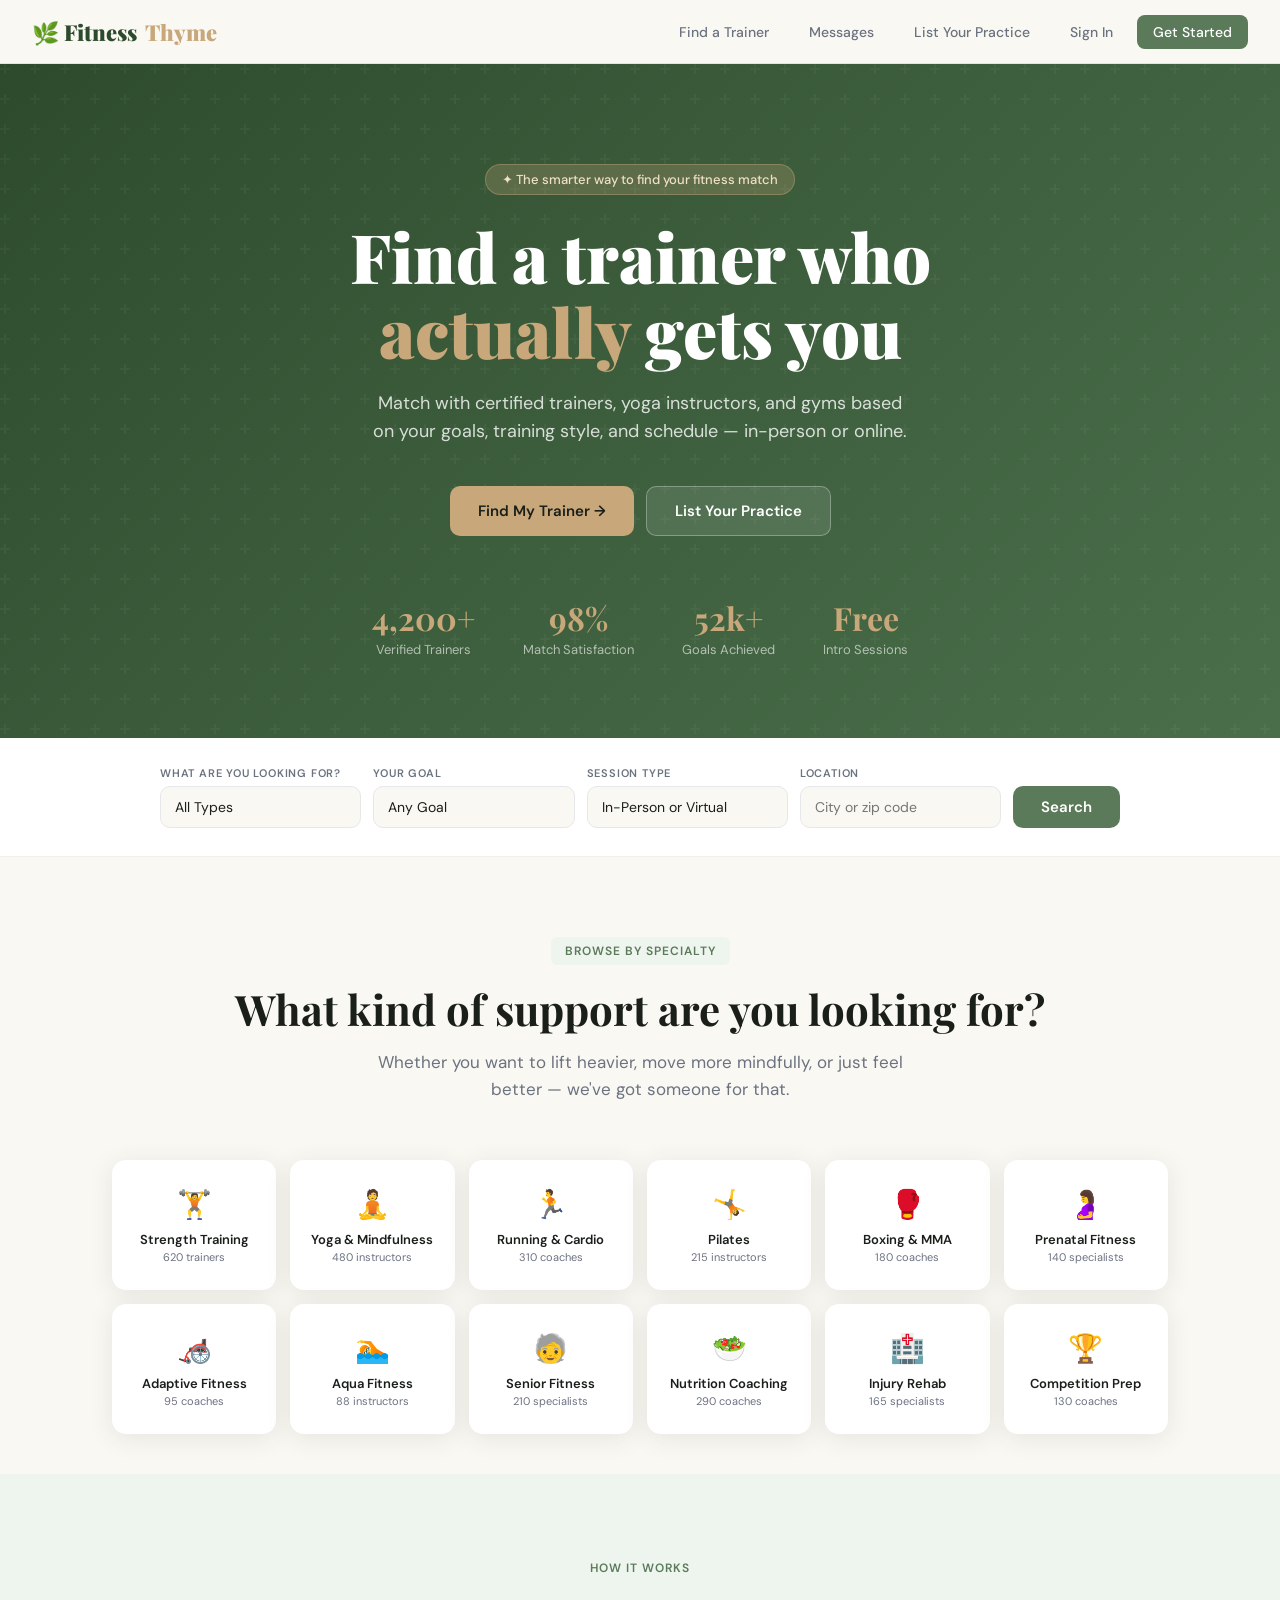
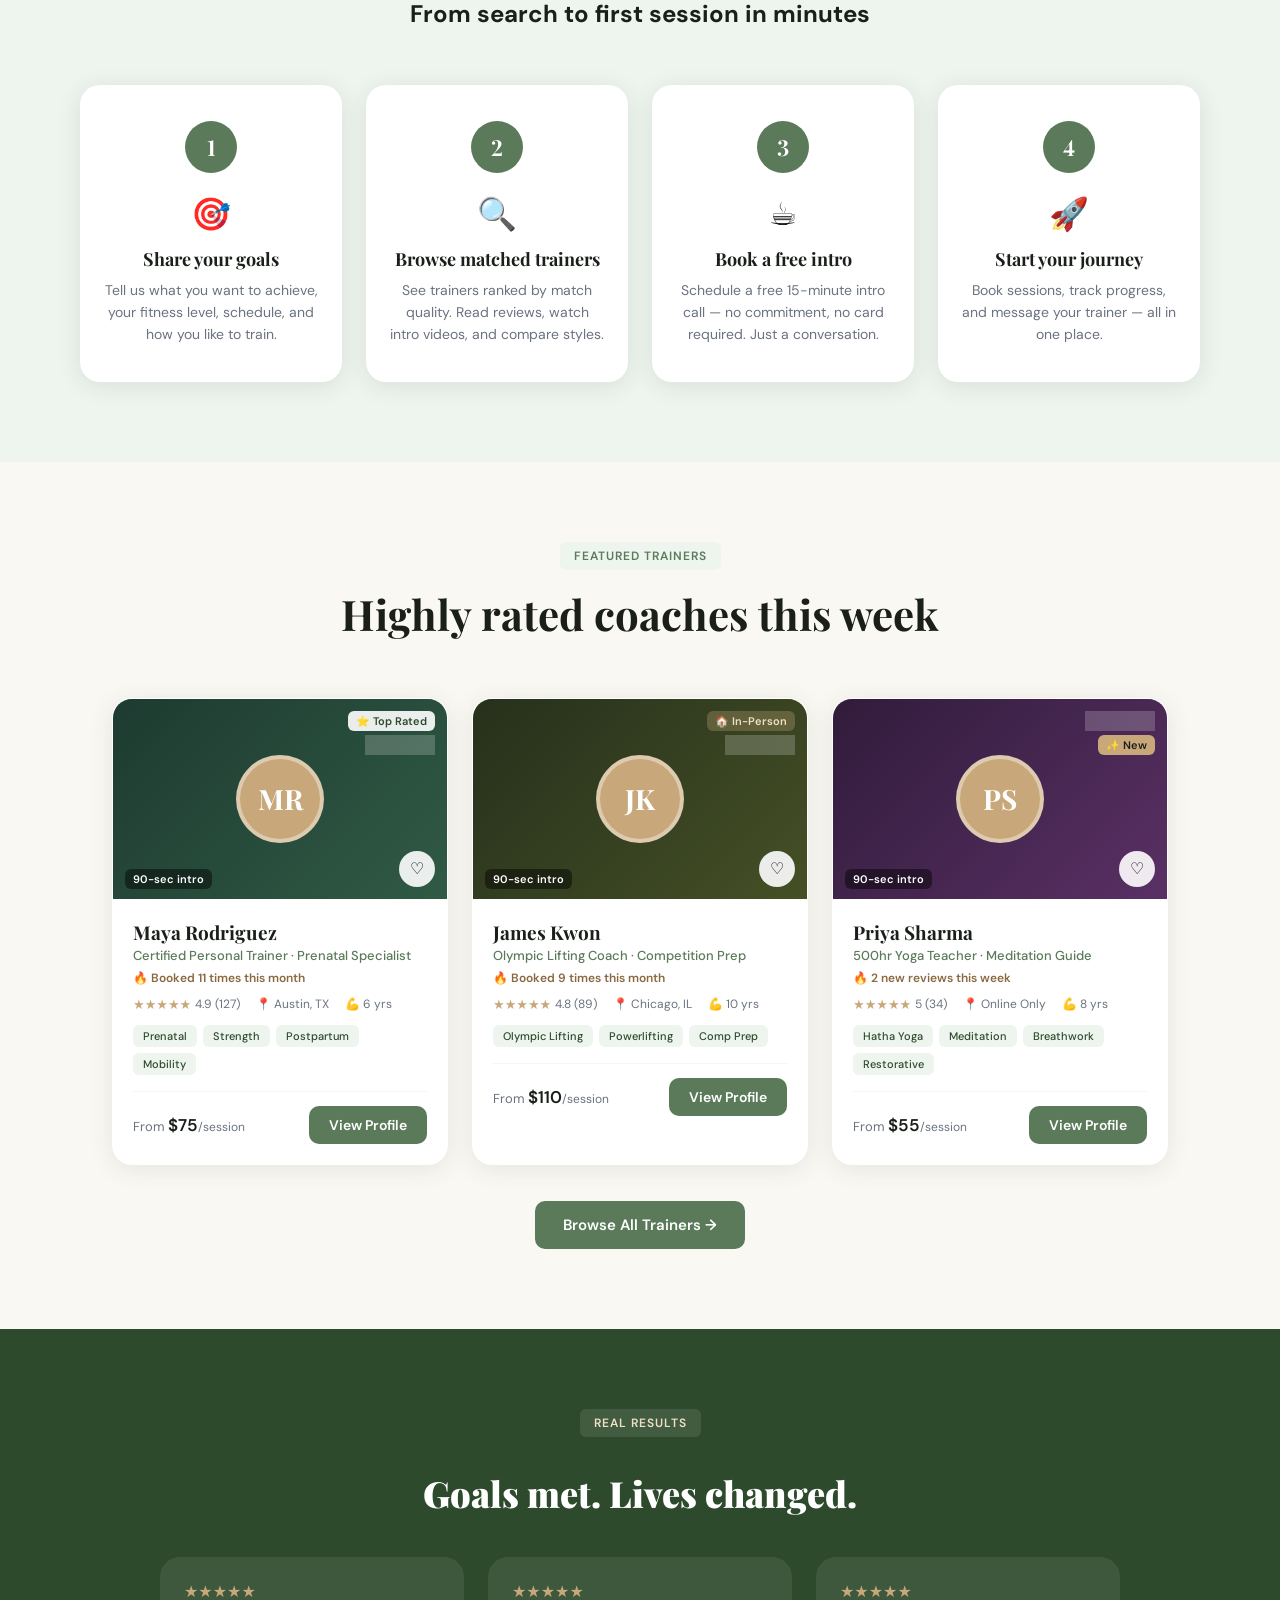
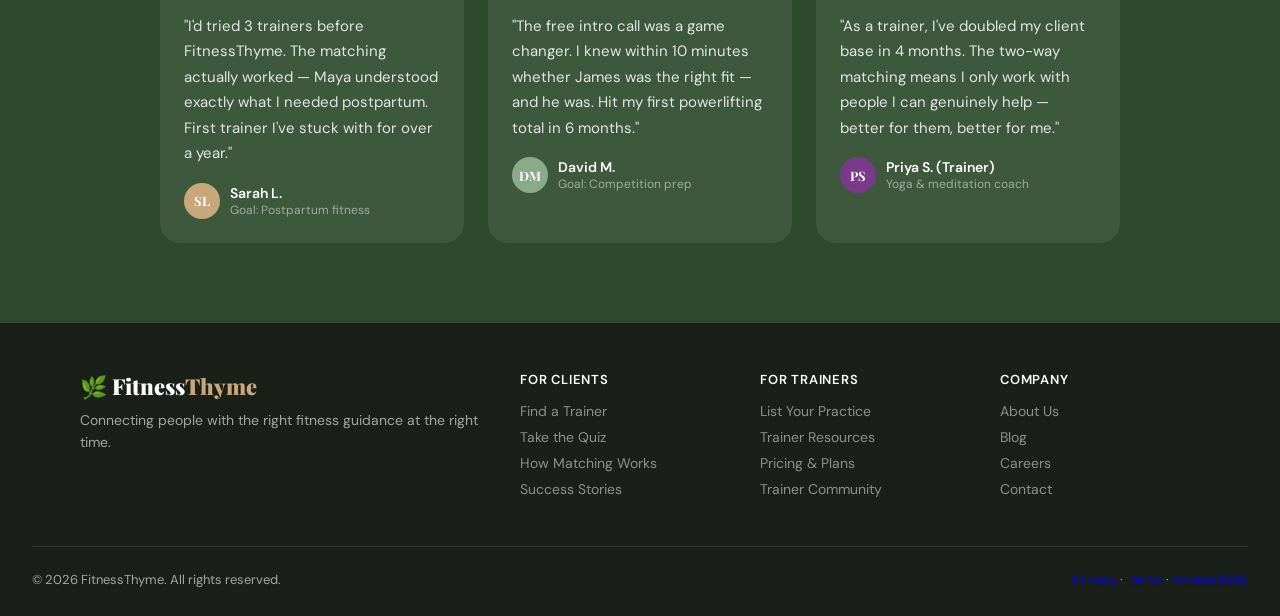
==== public/index.html @ e8343541 "Center step numbers: use lining numerals so digits align in circles Co-Authored-By: Claude Sonnet 5." ====
<!DOCTYPE html>
<html lang="en">
<head>
<meta charset="UTF-8">
<meta name="viewport" content="width=device-width, initial-scale=1.0">
<title>FitnessThyme — Find Your Perfect Trainer</title>
<link href="https://fonts.googleapis.com/css2?family=Playfair+Display:wght@400;700;900&family=DM+Sans:wght@300;400;500;600&display=swap" rel="stylesheet">
<style>
  *, *::before, *::after { box-sizing: border-box; margin: 0; padding: 0; }

  :root {
    --sage: #5a7a5a;
    --sage-light: #8aab8a;
    --sage-pale: #eef4ee;
    --sage-dark: #2d4a2d;
    --earth: #c8a87a;
    --earth-light: #f0e0c4;
    --earth-dark: #8a6840;
    --cream: #faf8f3;
    --dark: #1a1f1a;
    --gray: #6b7280;
    --gray-light: #f3f4f6;
    --white: #ffffff;
    --red: #e55a5a;
    --radius: 14px;
    --radius-lg: 20px;
    --font-display: 'Playfair Display', Georgia, serif;
    --font-body: 'DM Sans', system-ui, sans-serif;
    --shadow: 0 4px 24px rgba(42,62,42,0.10);
    --shadow-lg: 0 12px 48px rgba(42,62,42,0.14);
  }

  body { font-family: var(--font-body); background: var(--cream); color: var(--dark); min-height: 100vh; overflow-x: hidden; }

  /* ── PAGE SECTIONS ── */
  .page { display: none; }
  .page.active { display: block; }

  /* ── NAV ── */
  nav {
    position: sticky; top: 0; z-index: 100;
    background: rgba(250,248,243,0.96); backdrop-filter: blur(12px);
    border-bottom: 1px solid rgba(90,122,90,0.15);
    display: flex; align-items: center; justify-content: space-between;
    padding: 0 32px; height: 64px;
  }
  .nav-logo { font-family: var(--font-display); font-size: 22px; font-weight: 900; color: var(--sage-dark); cursor: pointer; display: flex; align-items: center; gap: 8px; }
  .nav-logo span { color: var(--earth); }
  .nav-links { display: flex; align-items: center; gap: 8px; }
  .nav-btn { background: none; border: none; font-family: var(--font-body); font-size: 14px; font-weight: 500; color: var(--gray); cursor: pointer; padding: 8px 16px; border-radius: 8px; transition: all 0.2s; }
  .nav-btn:hover { background: var(--sage-pale); color: var(--sage-dark); }
  .nav-btn.primary { background: var(--sage); color: white; }
  .nav-btn.primary:hover { background: var(--sage-dark); }
  .nav-btn.hidden { display: none; }
  .nav-toggle { display: none; background: none; border: none; font-size: 24px; cursor: pointer; color: var(--sage-dark); }
  @media (max-width: 820px) {
    .nav-toggle { display: block; }
    .nav-links { display: none; position: absolute; top: 64px; left: 0; right: 0; background: var(--cream); border-bottom: 1px solid rgba(90,122,90,0.15); flex-direction: column; padding: 12px; align-items: stretch; gap: 4px; }
    .nav-links.open { display: flex; }
    .nav-btn { text-align: left; padding: 12px 16px; }
  }

  /* ── HERO ── */
  .hero {
    background: linear-gradient(135deg, var(--sage-dark) 0%, #3d5e3d 50%, #4a6e4a 100%);
    color: white; padding: 100px 32px 80px; text-align: center; position: relative; overflow: hidden;
  }
  .hero::before {
    content: ''; position: absolute; inset: 0; pointer-events: none;
    background: url("data:image/svg+xml,%3Csvg width='60' height='60' viewBox='0 0 60 60' xmlns='http://www.w3.org/2000/svg'%3E%3Cg fill='none' fill-rule='evenodd'%3E%3Cg fill='%23ffffff' fill-opacity='0.04'%3E%3Cpath d='M36 34v-4h-2v4h-4v2h4v4h2v-4h4v-2h-4zm0-30V0h-2v4h-4v2h4v4h2V6h4V4h-4zM6 34v-4H4v4H0v2h4v4h2v-4h4v-2H6zM6 4V0H4v4H0v2h4v4h2V6h4V4H6z'/%3E%3C/g%3E%3C/g%3E%3C/svg%3E");
  }
  .hero > * { position: relative; z-index: 1; }
  .hero-greeting { background: rgba(200,168,122,0.18); border: 1px solid rgba(200,168,122,0.35); border-radius: 14px; padding: 14px 22px; max-width: 640px; margin: 0 auto 22px; font-size: 14px; color: var(--earth-light); display: none; }
  .hero-greeting.visible { display: block; }
  .hero-greeting strong { color: var(--earth); font-weight: 600; }
  .hero-badge { display: inline-flex; align-items: center; gap: 6px; background: rgba(200,168,122,0.25); border: 1px solid rgba(200,168,122,0.4); border-radius: 20px; padding: 6px 16px; font-size: 13px; font-weight: 500; color: var(--earth-light); margin-bottom: 24px; }
  .hero h1 { font-family: var(--font-display); font-size: clamp(36px, 6vw, 68px); font-weight: 900; line-height: 1.1; margin-bottom: 20px; max-width: 800px; margin-left: auto; margin-right: auto; }
  .hero h1 em { color: var(--earth); font-style: normal; }
  .hero p { font-size: 18px; color: rgba(255,255,255,0.8); max-width: 540px; margin: 0 auto 40px; line-height: 1.6; }
  .hero-cta { display: flex; gap: 12px; justify-content: center; flex-wrap: wrap; margin-bottom: 60px; }
  .btn { display: inline-flex; align-items: center; gap: 8px; padding: 14px 28px; border-radius: 10px; font-family: var(--font-body); font-size: 15px; font-weight: 600; cursor: pointer; border: none; transition: all 0.2s; text-decoration: none; }
  .btn-primary { background: var(--earth); color: var(--dark); }
  .btn-primary:hover { background: #d4a060; transform: translateY(-1px); box-shadow: 0 6px 20px rgba(200,168,122,0.4); }
  .btn-outline { background: rgba(255,255,255,0.1); color: white; border: 1.5px solid rgba(255,255,255,0.3); }
  .btn-outline:hover { background: rgba(255,255,255,0.2); transform: translateY(-1px); }
  .btn-sage { background: var(--sage); color: white; }
  .btn-sage:hover { background: var(--sage-dark); transform: translateY(-1px); }
  .btn-sm { padding: 10px 20px; font-size: 14px; }

  .hero-stats { display: flex; justify-content: center; gap: 48px; flex-wrap: wrap; }
  .hero-stat { text-align: center; }
  .hero-stat-num { font-family: var(--font-display); font-size: 32px; font-weight: 700; color: var(--earth); }
  .hero-stat-label { font-size: 13px; color: rgba(255,255,255,0.6); margin-top: 2px; }

  /* ── SECTION ── */
  .section { padding: 80px 32px; max-width: 1120px; margin: 0 auto; }
  .section-header { text-align: center; margin-bottom: 56px; }
  .section-tag { display: inline-block; background: var(--sage-pale); color: var(--sage); font-size: 12px; font-weight: 600; letter-spacing: 1px; text-transform: uppercase; padding: 6px 14px; border-radius: 6px; margin-bottom: 16px; }
  .section h2 { font-family: var(--font-display); font-size: clamp(28px, 4vw, 42px); font-weight: 700; color: var(--dark); margin-bottom: 12px; }
  .section p.lead { font-size: 17px; color: var(--gray); max-width: 560px; margin: 0 auto; line-height: 1.6; }

  /* ── REVEAL ── */
  .reveal { opacity: 0; transform: translateY(24px); transition: opacity 0.7s ease, transform 0.7s ease; }
  .reveal.in { opacity: 1; transform: translateY(0); }

  /* ── SEARCH BAR ── */
  .search-section { background: white; border-bottom: 1px solid rgba(90,122,90,0.1); padding: 28px 32px; }
  .search-inner { max-width: 960px; margin: 0 auto; }
  .search-bar { display: flex; gap: 12px; flex-wrap: wrap; align-items: flex-end; }
  .search-field { flex: 1; min-width: 180px; }
  .search-field label { display: block; font-size: 11px; font-weight: 600; text-transform: uppercase; letter-spacing: 0.8px; color: var(--gray); margin-bottom: 6px; }
  .search-field select, .search-field input {
    width: 100%; padding: 11px 14px; border: 1.5px solid #e5e7eb; border-radius: 10px;
    font-family: var(--font-body); font-size: 14px; color: var(--dark); background: var(--cream);
    appearance: none; outline: none; transition: border-color 0.2s;
  }
  .search-field select:focus, .search-field input:focus { border-color: var(--sage); }
  .search-submit { padding: 11px 28px; background: var(--sage); color: white; border: none; border-radius: 10px; font-family: var(--font-body); font-size: 15px; font-weight: 600; cursor: pointer; transition: background 0.2s; white-space: nowrap; }
  .search-submit:hover { background: var(--sage-dark); }

  /* ── TRAINER CARDS ── */
  .trainers-grid { display: grid; grid-template-columns: repeat(auto-fill, minmax(320px, 1fr)); gap: 24px; }
  .trainer-card {
    background: white; border-radius: var(--radius-lg); overflow: hidden;
    box-shadow: var(--shadow); transition: all 0.3s; cursor: pointer;
    border: 1.5px solid transparent; position: relative;
  }
  .trainer-card:hover { transform: translateY(-4px); box-shadow: var(--shadow-lg); border-color: var(--sage-light); }
  .card-top { position: relative; height: 200px; background: linear-gradient(135deg, var(--sage-dark), var(--sage)); display: flex; align-items: center; justify-content: center; overflow: hidden; }
  .card-video { position: absolute; inset: 0; background: rgba(0,0,0,0.35); display: flex; align-items: center; justify-content: center; cursor: pointer; transition: background 0.2s; }
  .card-video:hover { background: rgba(0,0,0,0.45); }
  .card-video-play { width: 56px; height: 56px; background: rgba(255,255,255,0.95); border-radius: 50%; display: flex; align-items: center; justify-content: center; font-size: 20px; color: var(--sage-dark); }
  .card-video-label { position: absolute; bottom: 10px; left: 12px; font-size: 11px; color: white; font-weight: 600; background: rgba(0,0,0,0.45); padding: 3px 8px; border-radius: 6px; }
  .card-avatar { width: 88px; height: 88px; border-radius: 50%; background: var(--earth); display: flex; align-items: center; justify-content: center; font-family: var(--font-display); font-size: 28px; font-weight: 700; color: white; border: 4px solid rgba(255,255,255,0.4); position: relative; z-index: 1; }
  .card-badges { position: absolute; top: 12px; right: 12px; display: flex; flex-direction: column; gap: 4px; align-items: flex-end; z-index: 2; }
  .badge { display: inline-flex; align-items: center; gap: 4px; font-size: 11px; font-weight: 600; padding: 3px 8px; border-radius: 6px; }
  .badge-virtual { background: rgba(255,255,255,0.2); color: white; backdrop-filter: blur(8px); }
  .badge-inperson { background: rgba(200,168,122,0.3); color: var(--earth-light); }
  .badge-new { background: var(--earth); color: var(--dark); }
  .badge-top { background: rgba(255,255,255,0.9); color: var(--sage-dark); }
  .badge-match { position: absolute; top: 12px; left: 12px; background: var(--earth); color: var(--dark); font-weight: 700; font-size: 12px; padding: 5px 10px; border-radius: 20px; z-index: 2; box-shadow: 0 2px 8px rgba(0,0,0,0.2); }
  .card-save { position: absolute; bottom: 12px; right: 12px; width: 36px; height: 36px; border-radius: 50%; background: rgba(255,255,255,0.9); border: none; display: flex; align-items: center; justify-content: center; cursor: pointer; z-index: 2; font-size: 16px; transition: all 0.2s; }
  .card-save:hover { transform: scale(1.1); }
  .card-save.saved { background: var(--earth); color: white; }
  .card-body { padding: 20px; }
  .card-name { font-family: var(--font-display); font-size: 19px; font-weight: 700; color: var(--dark); margin-bottom: 2px; }
  .card-title { font-size: 13px; color: var(--sage); font-weight: 500; margin-bottom: 6px; }
  .card-momentum { font-size: 12px; color: var(--earth-dark); font-weight: 600; margin-bottom: 10px; display: flex; align-items: center; gap: 4px; }
  .card-meta { display: flex; gap: 16px; font-size: 12px; color: var(--gray); margin-bottom: 12px; flex-wrap: wrap; }
  .card-meta span { display: flex; align-items: center; gap: 4px; }
  .stars { color: var(--earth); font-size: 13px; }
  .card-tags { display: flex; flex-wrap: wrap; gap: 6px; margin-bottom: 16px; }
  .tag { font-size: 11px; font-weight: 500; padding: 4px 10px; border-radius: 6px; background: var(--sage-pale); color: var(--sage-dark); }
  .card-footer { display: flex; align-items: center; justify-content: space-between; border-top: 1px solid var(--gray-light); padding-top: 14px; }
  .card-price { font-size: 13px; color: var(--gray); }
  .card-price strong { font-size: 17px; color: var(--dark); font-weight: 600; }

  /* ── HOW IT WORKS ── */
  .steps-grid { display: grid; grid-template-columns: repeat(auto-fit, minmax(200px, 1fr)); gap: 24px; }
  .step-card { text-align: center; padding: 36px 24px; background: white; border-radius: var(--radius-lg); box-shadow: var(--shadow); position: relative; }
  .step-num { width: 52px; height: 52px; border-radius: 50%; background: var(--sage); color: white; font-family: var(--font-display); font-size: 22px; font-weight: 700; font-variant-numeric: lining-nums; line-height: 1; display: flex; align-items: center; justify-content: center; margin: 0 auto 20px; }
  .step-icon { font-size: 32px; margin-bottom: 12px; }
  .step-card h3 { font-family: var(--font-display); font-size: 18px; font-weight: 700; margin-bottom: 8px; }
  .step-card p { font-size: 14px; color: var(--gray); line-height: 1.6; }

  /* ── CATEGORIES ── */
  .cats-grid { display: grid; grid-template-columns: repeat(auto-fill, minmax(150px, 1fr)); gap: 14px; }
  .cat-card {
    background: white; border-radius: var(--radius); padding: 24px 16px; text-align: center;
    box-shadow: var(--shadow); cursor: pointer; border: 2px solid transparent;
    transition: all 0.2s;
  }
  .cat-card:hover, .cat-card.active { border-color: var(--sage); background: var(--sage-pale); }
  .cat-icon { font-size: 28px; margin-bottom: 8px; }
  .cat-card h4 { font-size: 13px; font-weight: 600; color: var(--dark); }
  .cat-card p { font-size: 11px; color: var(--gray); margin-top: 2px; }

  /* ── PROFILE PAGE ── */
  .profile-header { background: linear-gradient(135deg, var(--sage-dark), #3d5e3d); color: white; padding: 40px 32px; }
  .profile-inner { max-width: 1000px; margin: 0 auto; display: flex; gap: 32px; align-items: flex-start; flex-wrap: wrap; }
  .profile-avatar { width: 120px; height: 120px; border-radius: 50%; background: var(--earth); display: flex; align-items: center; justify-content: center; font-family: var(--font-display); font-size: 40px; font-weight: 700; color: white; border: 5px solid rgba(255,255,255,0.3); flex-shrink: 0; }
  .profile-info { flex: 1; min-width: 200px; }
  .profile-info h1 { font-family: var(--font-display); font-size: 32px; font-weight: 900; margin-bottom: 4px; }
  .profile-info .subtitle { color: rgba(255,255,255,0.8); font-size: 15px; margin-bottom: 12px; }
  .profile-meta { display: flex; gap: 20px; flex-wrap: wrap; font-size: 13px; color: rgba(255,255,255,0.7); }
  .profile-meta span { display: flex; align-items: center; gap: 5px; }
  .profile-actions { display: flex; gap: 10px; margin-top: 20px; flex-wrap: wrap; }

  .profile-body { max-width: 1000px; margin: 0 auto; padding: 32px; display: grid; grid-template-columns: 2fr 1fr; gap: 28px; }
  @media (max-width: 700px) {
    .profile-body { grid-template-columns: 1fr; }
    .hero-stats { gap: 24px; }
    .search-bar { flex-direction: column; }
    .profile-inner { flex-direction: column; }
  }

  .card-section { background: white; border-radius: var(--radius-lg); padding: 24px; box-shadow: var(--shadow); margin-bottom: 20px; }
  .card-section h3 { font-family: var(--font-display); font-size: 17px; font-weight: 700; color: var(--dark); margin-bottom: 16px; padding-bottom: 10px; border-bottom: 1px solid var(--gray-light); }

  .review-card { padding: 16px; background: var(--gray-light); border-radius: 10px; margin-bottom: 12px; }
  .review-header { display: flex; justify-content: space-between; align-items: center; margin-bottom: 8px; gap: 8px; flex-wrap: wrap; }
  .reviewer { font-weight: 600; font-size: 14px; }
  .review-goal { font-size: 11px; color: var(--sage); font-weight: 500; background: var(--sage-pale); padding: 2px 8px; border-radius: 6px; }
  .review-text { font-size: 14px; color: #374151; line-height: 1.5; margin-bottom: 10px; }
  .review-result { font-size: 14px; font-weight: 700; color: var(--sage-dark); background: var(--sage-pale); padding: 8px 12px; border-radius: 8px; border-left: 3px solid var(--sage); margin-bottom: 8px; }
  .review-bestfor { font-size: 12px; color: var(--gray); font-style: italic; }

  .review-summary { display: grid; grid-template-columns: 140px 1fr; gap: 24px; align-items: center; padding: 16px; background: var(--cream); border-radius: 10px; margin-bottom: 20px; }
  @media (max-width: 500px) { .review-summary { grid-template-columns: 1fr; text-align: center; } }
  .review-avg { text-align: center; }
  .review-avg-num { font-family: var(--font-display); font-size: 48px; font-weight: 900; color: var(--sage-dark); line-height: 1; }
  .review-avg-stars { color: var(--earth); font-size: 16px; margin: 4px 0; }
  .review-avg-count { font-size: 12px; color: var(--gray); }
  .review-bars { display: flex; flex-direction: column; gap: 6px; }
  .review-bar-row { display: grid; grid-template-columns: 50px 1fr 40px; align-items: center; gap: 10px; font-size: 12px; }
  .review-bar-track { height: 8px; background: var(--gray-light); border-radius: 4px; overflow: hidden; }
  .review-bar-fill { height: 100%; background: var(--sage); border-radius: 4px; }

  .availability-grid { display: grid; grid-template-columns: repeat(7, 1fr); gap: 6px; }
  .avail-day { text-align: center; }
  .avail-label { font-size: 10px; font-weight: 600; color: var(--gray); text-transform: uppercase; margin-bottom: 4px; }
  .avail-slot { height: 28px; border-radius: 6px; font-size: 11px; display: flex; align-items: center; justify-content: center; cursor: pointer; transition: all 0.2s; margin-bottom: 4px; }
  .avail-open { background: var(--sage-pale); color: var(--sage-dark); font-weight: 500; }
  .avail-open:hover { background: var(--sage); color: white; }
  .avail-busy { background: var(--gray-light); color: #ccc; cursor: default; }
  .avail-slot.selected { background: var(--sage); color: white; }

  .booking-btn { width: 100%; padding: 14px; background: var(--sage); color: white; border: none; border-radius: 10px; font-family: var(--font-body); font-size: 16px; font-weight: 600; cursor: pointer; transition: background 0.2s; margin-top: 12px; }
  .booking-btn:hover { background: var(--sage-dark); }

  .profile-viewers { font-size: 12px; color: var(--gray); text-align: center; margin-top: 10px; }

  /* ── MODAL ── */
  .modal-overlay { position: fixed; inset: 0; background: rgba(0,0,0,0.5); z-index: 1000; display: none; align-items: center; justify-content: center; padding: 20px; }
  .modal-overlay.open { display: flex; }
  .modal { background: white; border-radius: var(--radius-lg); max-width: 520px; width: 100%; max-height: 90vh; overflow-y: auto; padding: 32px; box-shadow: var(--shadow-lg); position: relative; }
  .modal.modal-wide { max-width: 720px; padding: 0; overflow: hidden; }
  .modal h2 { font-family: var(--font-display); font-size: 22px; font-weight: 700; margin-bottom: 6px; }
  .modal .sub { font-size: 14px; color: var(--gray); margin-bottom: 24px; }
  .modal-close { position: absolute; top: 16px; right: 16px; background: var(--gray-light); border: none; width: 32px; height: 32px; border-radius: 50%; font-size: 18px; cursor: pointer; display: flex; align-items: center; justify-content: center; z-index: 10; }

  .form-group { margin-bottom: 18px; }
  .form-group label { display: block; font-size: 13px; font-weight: 600; color: var(--dark); margin-bottom: 6px; }
  .form-group input, .form-group select, .form-group textarea {
    width: 100%; padding: 10px 14px; border: 1.5px solid #e5e7eb; border-radius: 10px;
    font-family: var(--font-body); font-size: 14px; color: var(--dark);
    outline: none; transition: border-color 0.2s; resize: vertical;
  }
  .form-group input:focus, .form-group select:focus, .form-group textarea:focus { border-color: var(--sage); }
  .form-row { display: grid; grid-template-columns: 1fr 1fr; gap: 14px; }
  .session-types { display: grid; grid-template-columns: 1fr 1fr; gap: 10px; margin-top: 6px; }
  .session-type { padding: 12px; border: 2px solid #e5e7eb; border-radius: 10px; cursor: pointer; text-align: center; transition: all 0.2s; }
  .session-type.selected { border-color: var(--sage); background: var(--sage-pale); }
  .session-type h4 { font-size: 14px; font-weight: 600; margin-bottom: 2px; }
  .session-type p { font-size: 12px; color: var(--gray); }

  .goals-grid { display: grid; grid-template-columns: repeat(3, 1fr); gap: 8px; margin-top: 6px; }
  .goal-chip { padding: 8px 10px; border: 1.5px solid #e5e7eb; border-radius: 8px; font-size: 12px; font-weight: 500; cursor: pointer; text-align: center; transition: all 0.2s; }
  .goal-chip.selected { border-color: var(--sage); background: var(--sage-pale); color: var(--sage-dark); }

  .success-state { text-align: center; padding: 20px 0; }
  .success-icon { width: 64px; height: 64px; background: var(--sage-pale); border-radius: 50%; display: flex; align-items: center; justify-content: center; font-size: 28px; margin: 0 auto 16px; }
  .success-state h3 { font-family: var(--font-display); font-size: 22px; font-weight: 700; margin-bottom: 8px; }
  .success-state p { font-size: 15px; color: var(--gray); line-height: 1.6; }

  /* ── PAYMENT FORM ── */
  .payment-section { margin-top: 22px; padding-top: 22px; border-top: 1px solid var(--gray-light); }
  .payment-section h3 { font-family: var(--font-display); font-size: 16px; font-weight: 700; margin-bottom: 14px; color: var(--sage-dark); }
  .card-logos { display: flex; gap: 6px; margin-bottom: 14px; }
  .card-logo-pill { font-size: 10px; font-weight: 700; padding: 4px 10px; border-radius: 12px; letter-spacing: 0.5px; }
  .logo-visa { background: #1a1f71; color: white; }
  .logo-mc { background: #eb001b; color: white; }
  .logo-amex { background: #006fcf; color: white; }
  .secured-by { display: flex; align-items: center; gap: 6px; font-size: 11px; color: var(--gray); margin-top: -8px; margin-bottom: 12px; }

  /* ── FOOTER ── */
  footer { background: var(--dark); color: rgba(255,255,255,0.6); padding: 48px 32px 28px; }
  .footer-inner { max-width: 1120px; margin: 0 auto; display: grid; grid-template-columns: 2fr 1fr 1fr 1fr; gap: 40px; margin-bottom: 40px; }
  @media (max-width: 700px) { .footer-inner { grid-template-columns: 1fr 1fr; } .trainers-grid { grid-template-columns: 1fr; } .cats-grid { grid-template-columns: repeat(3, 1fr); } }
  .footer-brand h3 { font-family: var(--font-display); font-size: 22px; font-weight: 900; color: white; margin-bottom: 8px; }
  .footer-brand span { color: var(--earth); }
  .footer-brand p { font-size: 14px; line-height: 1.6; }
  .footer-col h4 { font-size: 13px; font-weight: 600; color: white; margin-bottom: 14px; text-transform: uppercase; letter-spacing: 0.8px; }
  .footer-col a { display: block; font-size: 14px; color: rgba(255,255,255,0.5); text-decoration: none; margin-bottom: 8px; cursor: pointer; transition: color 0.2s; }
  .footer-col a:hover { color: var(--earth); }
  .footer-bottom { border-top: 1px solid rgba(255,255,255,0.1); padding-top: 24px; display: flex; justify-content: space-between; font-size: 13px; flex-wrap: wrap; gap: 8px; }

  /* ── TABS ── */
  .tabs { display: flex; border-bottom: 2px solid var(--gray-light); margin-bottom: 24px; }
  .tab { padding: 10px 20px; font-size: 14px; font-weight: 500; cursor: pointer; border: none; background: none; color: var(--gray); border-bottom: 2px solid transparent; margin-bottom: -2px; transition: all 0.2s; font-family: var(--font-body); }
  .tab.active { color: var(--sage-dark); border-bottom-color: var(--sage); font-weight: 600; }

  /* ── MISC ── */
  .specialty-grid { display: grid; grid-template-columns: repeat(auto-fill, minmax(130px, 1fr)); gap: 10px; }
  .specialty-chip { padding: 10px 14px; background: var(--sage-pale); border-radius: 8px; text-align: center; font-size: 13px; font-weight: 500; color: var(--sage-dark); cursor: pointer; transition: all 0.2s; border: 1.5px solid transparent; }
  .specialty-chip:hover { border-color: var(--sage); }
  .specialty-chip.selected { background: var(--sage); color: white; border-color: var(--sage); }

  .trial-banner { background: linear-gradient(135deg, var(--earth-light), #f8ead8); border: 1.5px solid var(--earth); border-radius: var(--radius); padding: 16px; margin-top: 16px; }
  .trial-banner h4 { font-size: 14px; font-weight: 700; color: var(--earth-dark); margin-bottom: 4px; }
  .trial-banner p { font-size: 13px; color: var(--earth-dark); opacity: 0.8; margin-bottom: 10px; }
  .trial-btn { background: var(--earth); color: var(--dark); border: none; padding: 9px 18px; border-radius: 8px; font-family: var(--font-body); font-size: 13px; font-weight: 600; cursor: pointer; transition: background 0.2s; }
  .trial-btn:hover { background: #d4a060; }

  .trainer-reg { max-width: 720px; margin: 0 auto; padding: 0 32px 48px; }
  .reg-banner { background: linear-gradient(135deg, var(--sage-dark) 0%, #3d5e3d 100%); color: white; padding: 64px 32px; text-align: center; margin-bottom: 40px; }
  .reg-banner h1 { font-family: var(--font-display); font-size: clamp(28px, 4vw, 40px); font-weight: 900; max-width: 760px; margin: 0 auto 12px; line-height: 1.2; }
  .reg-banner h1 em { color: var(--earth); font-style: normal; }
  .reg-banner-sub { font-size: 16px; color: rgba(255,255,255,0.75); max-width: 600px; margin: 0 auto 16px; }
  .reg-stats { display: flex; justify-content: center; gap: 40px; margin: 32px 0; flex-wrap: wrap; }
  .reg-stat-num { font-family: var(--font-display); font-size: 32px; font-weight: 900; color: var(--earth); }
  .reg-stat-label { font-size: 12px; color: rgba(255,255,255,0.7); text-transform: uppercase; letter-spacing: 1px; }
  .reg-testimonial { max-width: 600px; margin: 0 auto; background: rgba(255,255,255,0.08); border: 1px solid rgba(255,255,255,0.12); border-radius: var(--radius-lg); padding: 24px; text-align: left; }
  .reg-testimonial p { font-size: 15px; line-height: 1.7; color: rgba(255,255,255,0.9); margin-bottom: 14px; font-style: italic; }
  .reg-testimonial .who { display: flex; align-items: center; gap: 10px; }
  .reg-testimonial .who-av { width: 36px; height: 36px; border-radius: 50%; background: var(--earth); display: flex; align-items: center; justify-content: center; font-family: var(--font-display); font-weight: 700; font-size: 13px; color: white; }
  .reg-pulse { display: inline-block; background: rgba(120,200,120,0.18); border: 1px solid rgba(120,200,120,0.4); color: #d4f0d4; padding: 6px 14px; border-radius: 20px; font-size: 13px; margin-top: 18px; }
  .reg-anchor { display: inline-block; margin-top: 24px; color: var(--earth-light); text-decoration: none; font-weight: 600; cursor: pointer; border-bottom: 1px solid rgba(200,168,122,0.4); padding-bottom: 2px; }
  .reg-anchor:hover { color: var(--earth); }
  .reg-card { background: white; border-radius: var(--radius-lg); padding: 32px; box-shadow: var(--shadow); margin-bottom: 20px; }
  .reg-card h3 { font-family: var(--font-display); font-size: 18px; font-weight: 700; margin-bottom: 20px; color: var(--sage-dark); }

  .filter-row { display: flex; gap: 8px; flex-wrap: wrap; padding: 16px 32px; background: var(--gray-light); border-bottom: 1px solid #e5e7eb; align-items: center; }
  .filter-chip { padding: 6px 14px; background: white; border: 1.5px solid #e5e7eb; border-radius: 20px; font-size: 13px; font-weight: 500; cursor: pointer; transition: all 0.2s; }
  .filter-chip:hover, .filter-chip.active { background: var(--sage); color: white; border-color: var(--sage); }
  .results-meta { padding: 16px 32px; font-size: 14px; color: var(--gray); display: flex; justify-content: space-between; align-items: center; flex-wrap: wrap; gap: 10px; }
  .results-meta strong { color: var(--dark); }
  .retake-btn { background: var(--cream); color: var(--sage-dark); border: 1.5px solid var(--sage-light); padding: 8px 16px; border-radius: 8px; font-size: 13px; font-weight: 600; cursor: pointer; }
  .retake-btn:hover { background: var(--sage-pale); }

  /* ── TICKER ── */
  .ticker { background: var(--sage-pale); border-bottom: 1px solid rgba(90,122,90,0.1); overflow: hidden; padding: 10px 0; position: relative; }
  .ticker-track { display: flex; gap: 48px; white-space: nowrap; animation: ticker 50s linear infinite; }
  .ticker-item { font-size: 13px; color: var(--sage-dark); font-weight: 500; }
  @keyframes ticker { from { transform: translateX(0); } to { transform: translateX(-50%); } }

  /* ── QUIZ ── */
  .quiz-page { min-height: 100vh; background: linear-gradient(135deg, var(--cream) 0%, var(--sage-pale) 100%); display: none; align-items: center; justify-content: center; padding: 40px 20px; position: fixed; inset: 0; z-index: 200; overflow-y: auto; }
  .quiz-page.active { display: flex; }
  .quiz-card { background: white; border-radius: var(--radius-lg); max-width: 640px; width: 100%; padding: 44px; box-shadow: var(--shadow-lg); }
  .quiz-progress { height: 6px; background: var(--gray-light); border-radius: 3px; overflow: hidden; margin-bottom: 28px; }
  .quiz-progress-fill { height: 100%; background: var(--sage); transition: width 0.4s ease; border-radius: 3px; }
  .quiz-step-label { font-size: 12px; color: var(--gray); font-weight: 600; letter-spacing: 1px; text-transform: uppercase; margin-bottom: 8px; }
  .quiz-step h2 { font-family: var(--font-display); font-size: 28px; font-weight: 900; color: var(--dark); margin-bottom: 24px; line-height: 1.2; }
  .quiz-options { display: grid; grid-template-columns: repeat(auto-fill, minmax(160px, 1fr)); gap: 10px; margin-bottom: 28px; }
  .quiz-option { padding: 16px; border: 2px solid #e5e7eb; border-radius: 12px; cursor: pointer; transition: all 0.2s; text-align: center; background: white; font-family: var(--font-body); font-size: 14px; font-weight: 500; color: var(--dark); }
  .quiz-option:hover { border-color: var(--sage-light); background: var(--sage-pale); }
  .quiz-option.selected { border-color: var(--sage); background: var(--sage-pale); color: var(--sage-dark); font-weight: 600; }
  .quiz-option-icon { font-size: 28px; display: block; margin-bottom: 6px; }
  .quiz-step-anim { animation: stepIn 0.4s ease; }
  @keyframes stepIn { from { opacity: 0; transform: translateY(12px); } to { opacity: 1; transform: translateY(0); } }
  .quiz-actions { display: flex; justify-content: space-between; align-items: center; gap: 12px; }
  .quiz-back { background: none; border: none; color: var(--gray); font-size: 14px; font-weight: 600; cursor: pointer; padding: 10px 14px; }
  .quiz-back:hover { color: var(--sage-dark); }
  .quiz-next { background: var(--sage); color: white; border: none; padding: 12px 32px; border-radius: 10px; font-family: var(--font-body); font-size: 15px; font-weight: 600; cursor: pointer; transition: background 0.2s; }
  .quiz-next:hover { background: var(--sage-dark); }
  .quiz-next:disabled { opacity: 0.4; cursor: not-allowed; }
  .quiz-skip { background: none; border: none; color: var(--gray); font-size: 12px; cursor: pointer; text-decoration: underline; }
  .quiz-loading { text-align: center; padding: 40px 0; }
  .quiz-loading h2 { font-family: var(--font-display); font-size: 26px; margin-bottom: 16px; }
  .quiz-loading-bar { height: 6px; background: var(--gray-light); border-radius: 3px; overflow: hidden; max-width: 320px; margin: 0 auto 12px; }
  .quiz-loading-fill { height: 100%; width: 0%; background: var(--sage); border-radius: 3px; transition: width 1.4s ease; }

  /* ── MESSAGES ── */
  .messages-page { max-width: 1120px; margin: 0 auto; padding: 32px; }
  .messages-page h1 { font-family: var(--font-display); font-size: 28px; font-weight: 900; color: var(--sage-dark); margin-bottom: 20px; }
  .messages-layout { display: grid; grid-template-columns: 320px 1fr; gap: 20px; height: 600px; background: white; border-radius: var(--radius-lg); box-shadow: var(--shadow); overflow: hidden; }
  @media (max-width: 720px) { .messages-layout { grid-template-columns: 1fr; height: auto; } }
  .convo-list { border-right: 1px solid var(--gray-light); overflow-y: auto; }
  .convo-item { display: flex; align-items: center; gap: 12px; padding: 14px 16px; cursor: pointer; border-bottom: 1px solid var(--gray-light); transition: background 0.2s; }
  .convo-item:hover { background: var(--sage-pale); }
  .convo-item.active { background: var(--sage-pale); border-left: 3px solid var(--sage); }
  .convo-avatar { width: 44px; height: 44px; border-radius: 50%; background: var(--sage); color: white; font-family: var(--font-display); font-weight: 700; display: flex; align-items: center; justify-content: center; flex-shrink: 0; }
  .convo-meta { flex: 1; min-width: 0; }
  .convo-name { font-weight: 600; font-size: 14px; color: var(--dark); }
  .convo-preview { font-size: 12px; color: var(--gray); white-space: nowrap; overflow: hidden; text-overflow: ellipsis; }
  .convo-time { font-size: 11px; color: var(--gray); }
  .chat-panel { display: flex; flex-direction: column; height: 100%; min-height: 480px; }
  .chat-header { display: flex; justify-content: space-between; align-items: center; padding: 16px 20px; border-bottom: 1px solid var(--gray-light); }
  .chat-header h3 { font-family: var(--font-display); font-size: 17px; }
  .chat-thread { flex: 1; overflow-y: auto; padding: 20px; display: flex; flex-direction: column; gap: 10px; background: var(--cream); }
  .chat-bubble { max-width: 70%; padding: 10px 14px; border-radius: 14px; font-size: 14px; line-height: 1.4; }
  .chat-bubble.from-trainer { background: var(--gray-light); color: var(--dark); align-self: flex-start; border-bottom-left-radius: 4px; }
  .chat-bubble.from-client { background: var(--sage); color: white; align-self: flex-end; border-bottom-right-radius: 4px; }
  .chat-input { display: flex; gap: 10px; padding: 14px 16px; border-top: 1px solid var(--gray-light); background: white; }
  .chat-input input { flex: 1; padding: 10px 14px; border: 1.5px solid #e5e7eb; border-radius: 10px; font-family: var(--font-body); font-size: 14px; outline: none; }
  .chat-input input:focus { border-color: var(--sage); }
  .chat-send { background: var(--sage); color: white; border: none; padding: 10px 20px; border-radius: 10px; font-weight: 600; cursor: pointer; }
  .chat-send:hover { background: var(--sage-dark); }

  /* ── DASHBOARD ── */
  .dash-page { max-width: 1120px; margin: 0 auto; padding: 32px; }
  .dash-page h1 { font-family: var(--font-display); font-size: 32px; font-weight: 900; color: var(--sage-dark); margin-bottom: 6px; }
  .dash-page > p { color: var(--gray); margin-bottom: 28px; }
  .dash-section { margin-bottom: 32px; }
  .dash-section h2 { font-family: var(--font-display); font-size: 20px; font-weight: 700; color: var(--dark); margin-bottom: 14px; }
  .upcoming-grid { display: grid; grid-template-columns: repeat(auto-fit, minmax(280px, 1fr)); gap: 16px; }
  .upcoming-card { background: white; border-radius: var(--radius-lg); padding: 18px; box-shadow: var(--shadow); border-left: 4px solid var(--sage); }
  .upcoming-head { display: flex; align-items: center; gap: 12px; margin-bottom: 14px; }
  .upcoming-av { width: 44px; height: 44px; border-radius: 50%; background: var(--sage); color: white; font-family: var(--font-display); font-weight: 700; display: flex; align-items: center; justify-content: center; }
  .upcoming-info { flex: 1; }
  .upcoming-name { font-weight: 700; font-size: 15px; }
  .upcoming-type { font-size: 12px; color: var(--gray); }
  .upcoming-when { font-size: 13px; color: var(--sage-dark); font-weight: 600; margin-bottom: 12px; }
  .upcoming-actions { display: flex; gap: 8px; flex-wrap: wrap; }
  .saved-row { display: flex; gap: 14px; overflow-x: auto; padding-bottom: 8px; }
  .saved-card { flex: 0 0 240px; background: white; border-radius: var(--radius); padding: 14px; box-shadow: var(--shadow); cursor: pointer; }
  .saved-av { width: 48px; height: 48px; border-radius: 50%; background: var(--sage); color: white; font-family: var(--font-display); font-weight: 700; display: flex; align-items: center; justify-content: center; margin-bottom: 10px; }
  .saved-name { font-weight: 700; font-size: 14px; }
  .saved-title { font-size: 12px; color: var(--gray); margin-bottom: 8px; }
  .saved-rate { font-size: 12px; color: var(--earth-dark); font-weight: 600; }
  .saved-empty { color: var(--gray); font-size: 14px; padding: 20px; background: white; border-radius: var(--radius); border: 1.5px dashed var(--gray-light); text-align: center; }
  .notes-input { width: 100%; padding: 14px; border: 1.5px solid #e5e7eb; border-radius: 12px; font-family: var(--font-body); font-size: 14px; resize: vertical; min-height: 100px; outline: none; }
  .notes-input:focus { border-color: var(--sage); }
  .notes-list { margin-top: 16px; display: flex; flex-direction: column; gap: 10px; }
  .note-card { background: white; border-radius: var(--radius); padding: 14px; box-shadow: var(--shadow); border-left: 3px solid var(--earth); }
  .note-time { font-size: 11px; color: var(--gray); margin-bottom: 6px; }
  .note-text { font-size: 14px; line-height: 1.5; }
  .profile-summary { background: white; padding: 22px; border-radius: var(--radius-lg); box-shadow: var(--shadow); }
  .profile-summary-grid { display: grid; grid-template-columns: repeat(auto-fit, minmax(180px, 1fr)); gap: 14px; margin-top: 14px; }
  .profile-summary-item { background: var(--sage-pale); padding: 12px; border-radius: 10px; }
  .profile-summary-label { font-size: 11px; color: var(--sage); font-weight: 600; text-transform: uppercase; letter-spacing: 0.8px; }
  .profile-summary-value { font-size: 14px; color: var(--dark); font-weight: 600; margin-top: 4px; }

  /* ── REFERRAL ── */
  .referral-banner { background: var(--sage-pale); border: 1.5px solid var(--earth); border-radius: var(--radius-lg); padding: 22px; margin-bottom: 28px; display: grid; grid-template-columns: 1fr auto; gap: 20px; align-items: center; }
  @media (max-width: 600px) { .referral-banner { grid-template-columns: 1fr; } }
  .referral-banner h3 { font-family: var(--font-display); font-size: 20px; color: var(--sage-dark); margin-bottom: 4px; }
  .referral-banner p { font-size: 13px; color: var(--gray); margin-bottom: 14px; }
  .referral-link-row { display: flex; gap: 8px; }
  .referral-link-row input { flex: 1; padding: 10px 12px; border: 1.5px solid var(--earth); border-radius: 8px; font-size: 13px; background: white; font-family: var(--font-body); }
  .referral-actions { display: flex; flex-direction: column; gap: 8px; }
  .ref-btn { padding: 10px 16px; border-radius: 8px; font-family: var(--font-body); font-size: 13px; font-weight: 600; cursor: pointer; border: none; white-space: nowrap; }
  .ref-btn-primary { background: var(--earth); color: var(--dark); }
  .ref-btn-secondary { background: white; color: var(--earth-dark); border: 1.5px solid var(--earth); }

  /* ── BACK TO TOP ── */
  .back-top { position: fixed; bottom: 24px; right: 24px; width: 44px; height: 44px; border-radius: 50%; background: var(--sage); color: white; border: none; display: none; align-items: center; justify-content: center; font-size: 18px; cursor: pointer; box-shadow: var(--shadow-lg); z-index: 90; transition: all 0.2s; }
  .back-top:hover { background: var(--sage-dark); transform: translateY(-2px); }
  .back-top.visible { display: flex; }

  /* ── VIDEO MODAL ── */
  .video-wrap { position: relative; width: 100%; padding-bottom: 56.25%; background: black; }
  .video-wrap iframe { position: absolute; inset: 0; width: 100%; height: 100%; border: none; }
  .video-modal-body { padding: 20px 24px; }
  .video-modal-body h3 { font-family: var(--font-display); font-size: 18px; }

  .scarcity-line { font-size: 12px; color: var(--gray); text-align: center; margin-top: 10px; }
  .urgency-line { font-size: 12px; color: var(--earth-dark); text-align: center; margin-top: 10px; font-weight: 500; }
</style>
</head>
<body>

<!-- NAV -->
<nav>
  <div class="nav-logo" onclick="navTo('home')">🌿 Fitness<span>Thyme</span></div>
  <button class="nav-toggle" onclick="document.getElementById('navLinks').classList.toggle('open')">☰</button>
  <div class="nav-links" id="navLinks">
    <button class="nav-btn" onclick="navTo('browse')">Find a Trainer</button>
    <button class="nav-btn" onclick="navTo('messages')">Messages</button>
    <button class="nav-btn" onclick="navTo('register')">List Your Practice</button>
    <button class="nav-btn hidden" id="nav-dashboard" onclick="navTo('dashboard')">Dashboard</button>
    <button class="nav-btn" onclick="openModal('signin')">Sign In</button>
    <button class="nav-btn primary" id="nav-cta" onclick="startQuiz()">Get Started</button>
  </div>
</nav>

<!-- ══ HOME PAGE ══ -->
<div id="page-home" class="page active">

  <!-- HERO -->
  <div class="hero">
    <div class="hero-greeting" id="hero-greeting"></div>
    <div class="hero-badge">✦ The smarter way to find your fitness match</div>
    <h1>Find a trainer who <em>actually</em> gets you</h1>
    <p>Match with certified trainers, yoga instructors, and gyms based on your goals, training style, and schedule — in-person or online.</p>
    <div class="hero-cta">
      <button class="btn btn-primary" onclick="startQuiz()">Find My Trainer →</button>
      <button class="btn btn-outline" onclick="navTo('register')">List Your Practice</button>
    </div>
    <div class="hero-stats">
      <div class="hero-stat"><div class="hero-stat-num">4,200+</div><div class="hero-stat-label">Verified Trainers</div></div>
      <div class="hero-stat"><div class="hero-stat-num">98%</div><div class="hero-stat-label">Match Satisfaction</div></div>
      <div class="hero-stat"><div class="hero-stat-num">52k+</div><div class="hero-stat-label">Goals Achieved</div></div>
      <div class="hero-stat"><div class="hero-stat-num">Free</div><div class="hero-stat-label">Intro Sessions</div></div>
    </div>
  </div>

  <!-- QUICK SEARCH -->
  <div class="search-section">
    <div class="search-inner">
      <div class="search-bar">
        <div class="search-field">
          <label>What are you looking for?</label>
          <select><option>All Types</option><option>Personal Trainer</option><option>Yoga Instructor</option><option>Fitness Center</option><option>Gym</option><option>Pilates Instructor</option><option>Nutritionist</option></select>
        </div>
        <div class="search-field">
          <label>Your goal</label>
          <select><option>Any Goal</option><option>Weight Loss</option><option>Build Muscle</option><option>Improve Flexibility</option><option>Stress Relief</option><option>Injury Recovery</option><option>Prenatal Fitness</option><option>Senior Fitness</option></select>
        </div>
        <div class="search-field">
          <label>Session type</label>
          <select><option>In-Person or Virtual</option><option>In-Person Only</option><option>Virtual Only</option></select>
        </div>
        <div class="search-field">
          <label>Location</label>
          <input type="text" placeholder="City or zip code" />
        </div>
        <button class="search-submit" onclick="navTo('browse')">Search</button>
      </div>
    </div>
  </div>

  <!-- CATEGORIES -->
  <div class="section reveal" style="padding-bottom: 40px;">
    <div class="section-header">
      <div class="section-tag">Browse by specialty</div>
      <h2>What kind of support are you looking for?</h2>
      <p class="lead">Whether you want to lift heavier, move more mindfully, or just feel better — we've got someone for that.</p>
    </div>
    <div class="cats-grid">
      <div class="cat-card" onclick="navTo('browse')"><div class="cat-icon">🏋️</div><h4>Strength Training</h4><p>620 trainers</p></div>
      <div class="cat-card" onclick="navTo('browse')"><div class="cat-icon">🧘</div><h4>Yoga & Mindfulness</h4><p>480 instructors</p></div>
      <div class="cat-card" onclick="navTo('browse')"><div class="cat-icon">🏃</div><h4>Running & Cardio</h4><p>310 coaches</p></div>
      <div class="cat-card" onclick="navTo('browse')"><div class="cat-icon">🤸</div><h4>Pilates</h4><p>215 instructors</p></div>
      <div class="cat-card" onclick="navTo('browse')"><div class="cat-icon">🥊</div><h4>Boxing & MMA</h4><p>180 coaches</p></div>
      <div class="cat-card" onclick="navTo('browse')"><div class="cat-icon">🤰</div><h4>Prenatal Fitness</h4><p>140 specialists</p></div>
      <div class="cat-card" onclick="navTo('browse')"><div class="cat-icon">🦽</div><h4>Adaptive Fitness</h4><p>95 coaches</p></div>
      <div class="cat-card" onclick="navTo('browse')"><div class="cat-icon">🏊</div><h4>Aqua Fitness</h4><p>88 instructors</p></div>
      <div class="cat-card" onclick="navTo('browse')"><div class="cat-icon">🧓</div><h4>Senior Fitness</h4><p>210 specialists</p></div>
      <div class="cat-card" onclick="navTo('browse')"><div class="cat-icon">🥗</div><h4>Nutrition Coaching</h4><p>290 coaches</p></div>
      <div class="cat-card" onclick="navTo('browse')"><div class="cat-icon">🏥</div><h4>Injury Rehab</h4><p>165 specialists</p></div>
      <div class="cat-card" onclick="navTo('browse')"><div class="cat-icon">🏆</div><h4>Competition Prep</h4><p>130 coaches</p></div>
    </div>
  </div>

  <!-- HOW IT WORKS -->
  <div style="background: var(--sage-pale); padding: 80px 32px;" class="reveal">
    <div style="max-width: 1120px; margin: 0 auto;">
      <div class="section-header">
        <div class="section-tag">How it works</div>
        <h2>From search to first session in minutes</h2>
      </div>
      <div class="steps-grid">
        <div class="step-card"><div class="step-num">1</div><div class="step-icon">🎯</div><h3>Share your goals</h3><p>Tell us what you want to achieve, your fitness level, schedule, and how you like to train.</p></div>
        <div class="step-card"><div class="step-num">2</div><div class="step-icon">🔍</div><h3>Browse matched trainers</h3><p>See trainers ranked by match quality. Read reviews, watch intro videos, and compare styles.</p></div>
        <div class="step-card"><div class="step-num">3</div><div class="step-icon">☕</div><h3>Book a free intro</h3><p>Schedule a free 15-minute intro call — no commitment, no card required. Just a conversation.</p></div>
        <div class="step-card"><div class="step-num">4</div><div class="step-icon">🚀</div><h3>Start your journey</h3><p>Book sessions, track progress, and message your trainer — all in one place.</p></div>
      </div>
    </div>
  </div>

  <!-- FEATURED TRAINERS -->
  <div class="section reveal">
    <div class="section-header">
      <div class="section-tag">Featured trainers</div>
      <h2>Highly rated coaches this week</h2>
    </div>
    <div class="trainers-grid" id="featured-trainers"></div>
    <div style="text-align:center;margin-top:36px;">
      <button class="btn btn-sage" onclick="navTo('browse')">Browse All Trainers →</button>
    </div>
  </div>

  <!-- TESTIMONIALS -->
  <div style="background: var(--sage-dark); padding: 80px 32px; color: white;" class="reveal">
    <div style="max-width:960px; margin: 0 auto; text-align:center;">
      <div class="section-tag" style="background:rgba(255,255,255,0.1);color:var(--earth-light);">Real results</div>
      <h2 style="font-family:var(--font-display);font-size:36px;font-weight:900;margin:16px 0 40px;">Goals met. Lives changed.</h2>
      <div style="display:grid;grid-template-columns:repeat(auto-fit,minmax(280px,1fr));gap:24px;text-align:left;">
        <div style="background:rgba(255,255,255,0.08);border-radius:var(--radius-lg);padding:24px;">
          <div class="stars" style="margin-bottom:12px;font-size:16px;">★★★★★</div>
          <p style="font-size:15px;line-height:1.7;color:rgba(255,255,255,0.85);margin-bottom:16px;">"I'd tried 3 trainers before FitnessThyme. The matching actually worked — Maya understood exactly what I needed postpartum. First trainer I've stuck with for over a year."</p>
          <div style="display:flex;align-items:center;gap:10px;"><div style="width:36px;height:36px;border-radius:50%;background:var(--earth);display:flex;align-items:center;justify-content:center;font-family:var(--font-display);font-weight:700;font-size:13px;">SL</div><div><div style="font-weight:600;font-size:14px;">Sarah L.</div><div style="font-size:12px;color:rgba(255,255,255,0.5);">Goal: Postpartum fitness</div></div></div>
        </div>
        <div style="background:rgba(255,255,255,0.08);border-radius:var(--radius-lg);padding:24px;">
          <div class="stars" style="margin-bottom:12px;font-size:16px;">★★★★★</div>
          <p style="font-size:15px;line-height:1.7;color:rgba(255,255,255,0.85);margin-bottom:16px;">"The free intro call was a game changer. I knew within 10 minutes whether James was the right fit — and he was. Hit my first powerlifting total in 6 months."</p>
          <div style="display:flex;align-items:center;gap:10px;"><div style="width:36px;height:36px;border-radius:50%;background:var(--sage-light);display:flex;align-items:center;justify-content:center;font-family:var(--font-display);font-weight:700;font-size:13px;">DM</div><div><div style="font-weight:600;font-size:14px;">David M.</div><div style="font-size:12px;color:rgba(255,255,255,0.5);">Goal: Competition prep</div></div></div>
        </div>
        <div style="background:rgba(255,255,255,0.08);border-radius:var(--radius-lg);padding:24px;">
          <div class="stars" style="margin-bottom:12px;font-size:16px;">★★★★★</div>
          <p style="font-size:15px;line-height:1.7;color:rgba(255,255,255,0.85);margin-bottom:16px;">"As a trainer, I've doubled my client base in 4 months. The two-way matching means I only work with people I can genuinely help — better for them, better for me."</p>
          <div style="display:flex;align-items:center;gap:10px;"><div style="width:36px;height:36px;border-radius:50%;background:#7a3a8a;display:flex;align-items:center;justify-content:center;font-family:var(--font-display);font-weight:700;font-size:13px;">PS</div><div><div style="font-weight:600;font-size:14px;">Priya S. (Trainer)</div><div style="font-size:12px;color:rgba(255,255,255,0.5);">Yoga & meditation coach</div></div></div>
        </div>
      </div>
    </div>
  </div>

</div>

<!-- ══ BROWSE PAGE ══ -->
<div id="page-browse" class="page">
  <div style="background:var(--sage-dark);padding:32px;color:white;">
    <div style="max-width:960px;margin:0 auto;">
      <h1 style="font-family:var(--font-display);font-size:28px;font-weight:900;margin-bottom:6px;">Find your perfect trainer</h1>
      <p style="color:rgba(255,255,255,0.7);font-size:15px;">Showing matches based on your goals and preferences</p>
    </div>
  </div>

  <div class="ticker">
    <div class="ticker-track" id="tickerTrack"></div>
  </div>

  <div class="search-section" style="padding:20px 32px;">
    <div class="search-bar" style="max-width:960px;margin:0 auto;">
      <div class="search-field"><label>Type</label><select><option>All Types</option><option>Personal Trainer</option><option>Yoga Instructor</option><option>Pilates</option><option>Gym</option></select></div>
      <div class="search-field"><label>Goal</label><select><option>Any Goal</option><option>Weight Loss</option><option>Build Muscle</option><option>Flexibility</option><option>Stress Relief</option><option>Rehab</option></select></div>
      <div class="search-field"><label>Session</label><select><option>Any Format</option><option>In-Person</option><option>Virtual</option></select></div>
      <div class="search-field"><label>Price</label><select><option>Any Price</option><option>Under $50</option><option>$50–$100</option><option>$100+</option></select></div>
      <button class="search-submit">Update</button>
    </div>
  </div>
  <div class="filter-row">
    <span style="font-size:13px;font-weight:600;color:var(--gray);line-height:2;">Filter by specialty:</span>
    <span class="filter-chip active" onclick="toggleFilter(this)">All</span>
    <span class="filter-chip" onclick="toggleFilter(this)">Strength</span>
    <span class="filter-chip" onclick="toggleFilter(this)">Yoga</span>
    <span class="filter-chip" onclick="toggleFilter(this)">Cardio</span>
    <span class="filter-chip" onclick="toggleFilter(this)">Pilates</span>
    <span class="filter-chip" onclick="toggleFilter(this)">Prenatal</span>
    <span class="filter-chip" onclick="toggleFilter(this)">Senior</span>
    <span class="filter-chip" onclick="toggleFilter(this)">Rehab</span>
    <span class="filter-chip" onclick="toggleFilter(this)">Nutrition</span>
  </div>
  <div class="results-meta">
    <div><strong id="resultCount">6</strong> matches found <span id="matchedTagline" style="color:var(--sage);font-weight:600;display:none;"> · personalized for you</span></div>
    <button class="retake-btn" id="retakeBtn" onclick="retakeQuiz()" style="display:none;">↻ Retake Quiz</button>
  </div>
  <div class="section" style="padding-top:0;">
    <div class="trainers-grid" id="browse-trainers"></div>
  </div>
</div>

<!-- ══ PROFILE PAGE ══ -->
<div id="page-profile" class="page">
  <div class="profile-header">
    <div class="profile-inner">
      <div class="profile-avatar" id="prof-avatar">MR</div>
      <div class="profile-info">
        <h1 id="prof-name">Maya Rodriguez</h1>
        <div class="subtitle" id="prof-title">Certified Personal Trainer · Prenatal & Postpartum Specialist</div>
        <div class="profile-meta">
          <span><span class="stars">★★★★★</span> 4.9 (127 reviews)</span>
          <span>📍 Austin, TX</span>
          <span>💪 6 yrs experience</span>
          <span>✓ Background verified</span>
        </div>
        <div class="profile-actions">
          <button class="btn btn-primary btn-sm" onclick="openModal('book')">Book Session</button>
          <button class="btn btn-outline btn-sm" onclick="openModal('trial')">☕ Free Intro Call</button>
          <button class="btn btn-outline btn-sm" onclick="openProfileMessage()">💬 Message</button>
        </div>
      </div>
    </div>
  </div>
  <div class="profile-body">
    <div>
      <div class="card-section">
        <h3>About</h3>
        <p style="font-size:14px;color:#374151;line-height:1.7;">Maya is a NASM-certified personal trainer specializing in prenatal and postpartum fitness, with six years of experience helping women feel strong, capable, and confident through every stage of motherhood. She blends evidence-based programming with a calm, supportive style — meeting clients exactly where they are.</p>
      </div>
      <div class="card-section">
        <h3>Specialties</h3>
        <div class="specialty-grid">
          <div class="specialty-chip selected">Prenatal Fitness</div>
          <div class="specialty-chip selected">Postpartum Recovery</div>
          <div class="specialty-chip selected">Strength Training</div>
          <div class="specialty-chip selected">Mobility & Flexibility</div>
          <div class="specialty-chip">Diastasis Recti</div>
          <div class="specialty-chip">Pelvic Floor</div>
        </div>
      </div>
      <div class="card-section">
        <h3>Reviews</h3>
        <div class="review-summary">
          <div class="review-avg">
            <div class="review-avg-num">4.9</div>
            <div class="review-avg-stars">★★★★★</div>
            <div class="review-avg-count">127 reviews</div>
          </div>
          <div class="review-bars">
            <div class="review-bar-row"><span>5 stars</span><div class="review-bar-track"><div class="review-bar-fill" style="width:88%"></div></div><span>88%</span></div>
            <div class="review-bar-row"><span>4 stars</span><div class="review-bar-track"><div class="review-bar-fill" style="width:9%"></div></div><span>9%</span></div>
            <div class="review-bar-row"><span>3 stars</span><div class="review-bar-track"><div class="review-bar-fill" style="width:2%"></div></div><span>2%</span></div>
            <div class="review-bar-row"><span>2 stars</span><div class="review-bar-track"><div class="review-bar-fill" style="width:1%"></div></div><span>1%</span></div>
            <div class="review-bar-row"><span>1 star</span><div class="review-bar-track"><div class="review-bar-fill" style="width:0%"></div></div><span>0%</span></div>
          </div>
        </div>
        <div id="reviews-list"></div>
      </div>
    </div>
    <div>
      <div class="card-section">
        <h3>Book a Session</h3>
        <div style="font-size:13px;font-weight:600;color:var(--dark);margin-bottom:8px;">Format</div>
        <div class="session-types" style="margin-bottom:16px;">
          <div class="session-type selected" onclick="selectType(this)"><h4>📹 Virtual</h4><p>Zoom</p></div>
          <div class="session-type" onclick="selectType(this)"><h4>🏠 In-Person</h4><p>Austin, TX</p></div>
        </div>
        <div style="font-size:13px;font-weight:600;color:var(--dark);margin-bottom:10px;">Availability this week</div>
        <div class="availability-grid">
          <div class="avail-day"><div class="avail-label">M</div><div class="avail-slot avail-open" onclick="selectSlot(this,'Mon','9am')">9am</div><div class="avail-slot avail-open" onclick="selectSlot(this,'Mon','11am')">11am</div><div class="avail-slot avail-busy">2pm</div></div>
          <div class="avail-day"><div class="avail-label">T</div><div class="avail-slot avail-busy">9am</div><div class="avail-slot avail-open" onclick="selectSlot(this,'Tue','11am')">11am</div><div class="avail-slot avail-open" onclick="selectSlot(this,'Tue','3pm')">3pm</div></div>
          <div class="avail-day"><div class="avail-label">W</div><div class="avail-slot avail-open" onclick="selectSlot(this,'Wed','10am')">10am</div><div class="avail-slot avail-busy">1pm</div><div class="avail-slot avail-open" onclick="selectSlot(this,'Wed','4pm')">4pm</div></div>
          <div class="avail-day"><div class="avail-label">T</div><div class="avail-slot avail-busy">9am</div><div class="avail-slot avail-busy">11am</div><div class="avail-slot avail-open" onclick="selectSlot(this,'Thu','2pm')">2pm</div></div>
          <div class="avail-day"><div class="avail-label">F</div><div class="avail-slot avail-open" onclick="selectSlot(this,'Fri','9am')">9am</div><div class="avail-slot avail-open" onclick="selectSlot(this,'Fri','10am')">10am</div><div class="avail-slot avail-busy">3pm</div></div>
          <div class="avail-day"><div class="avail-label">S</div><div class="avail-slot avail-open" onclick="selectSlot(this,'Sat','10am')">10am</div><div class="avail-slot avail-busy">12pm</div><div class="avail-slot avail-busy">2pm</div></div>
          <div class="avail-day"><div class="avail-label">S</div><div class="avail-slot avail-busy">10am</div><div class="avail-slot avail-busy">12pm</div><div class="avail-slot avail-busy">2pm</div></div>
        </div>
        <button class="booking-btn" onclick="openModal('book')">Confirm & Book Session</button>
        <div class="profile-viewers" id="profile-viewers">👀 7 people viewed this profile today</div>
        <div class="trial-banner">
          <h4>☕ New here?</h4>
          <p>Book a free 15-minute intro call first — no payment required.</p>
          <button class="trial-btn" onclick="openModal('trial')">Schedule Free Intro</button>
        </div>
      </div>

      <div class="card-section">
        <h3>Pricing</h3>
        <div style="display:flex;flex-direction:column;gap:10px;">
          <div style="display:flex;justify-content:space-between;align-items:center;padding:12px;background:var(--gray-light);border-radius:8px;"><div><div style="font-weight:600;font-size:14px;">Single Session</div><div style="font-size:12px;color:var(--gray);">60 minutes</div></div><div style="font-weight:700;font-size:16px;">$75</div></div>
          <div style="display:flex;justify-content:space-between;align-items:center;padding:12px;background:var(--sage-pale);border-radius:8px;border:1.5px solid var(--sage-light);"><div><div style="font-weight:600;font-size:14px;">4-Session Pack ⭐ Popular</div><div style="font-size:12px;color:var(--gray);">Save 15%</div></div><div style="font-weight:700;font-size:16px;">$255</div></div>
          <div style="display:flex;justify-content:space-between;align-items:center;padding:12px;background:var(--gray-light);border-radius:8px;"><div><div style="font-weight:600;font-size:14px;">Monthly (8 sessions)</div><div style="font-size:12px;color:var(--gray);">Save 25%</div></div><div style="font-weight:700;font-size:16px;">$450</div></div>
        </div>
      </div>

      <div class="card-section">
        <h3>Credentials</h3>
        <div style="display:flex;flex-direction:column;gap:8px;font-size:13px;">
          <div><span style="color:var(--sage);">✓</span> NASM Certified Personal Trainer</div>
          <div><span style="color:var(--sage);">✓</span> Pre/Postnatal Fitness Specialist (CPPS)</div>
          <div><span style="color:var(--sage);">✓</span> CPR / AED Certified</div>
          <div><span style="color:var(--sage);">✓</span> BS in Kinesiology, UT Austin</div>
          <div><span style="color:var(--sage);">✓</span> Background check verified</div>
        </div>
      </div>
    </div>
  </div>
</div>

<!-- ══ MESSAGES PAGE ══ -->
<div id="page-messages" class="page">
  <div class="messages-page">
    <h1>Messages</h1>
    <div class="messages-layout">
      <div class="convo-list" id="convoList"></div>
      <div class="chat-panel">
        <div class="chat-header">
          <h3 id="chatHeaderName">Maya Rodriguez</h3>
          <button class="btn btn-sage btn-sm" onclick="showProfile('maya')">View Profile</button>
        </div>
        <div class="chat-thread" id="chatThread"></div>
        <div class="chat-input">
          <input type="text" id="chatInput" placeholder="Type a message…" onkeydown="if(event.key==='Enter')sendChat()" />
          <button class="chat-send" onclick="sendChat()">Send</button>
        </div>
      </div>
    </div>
  </div>
</div>

<!-- ══ DASHBOARD PAGE ══ -->
<div id="page-dashboard" class="page">
  <div class="dash-page">
    <h1>Welcome back 🌿</h1>
    <p>Here's what's happening with your fitness journey.</p>

    <div class="referral-banner">
      <div>
        <h3>Give a friend their first session free 🎁</h3>
        <p>When they book their first session, you get $20 credit toward your next one.</p>
        <div class="referral-link-row">
          <input type="text" id="refLink" value="fitnessthyme.com/join?ref=USER123" readonly />
        </div>
      </div>
      <div class="referral-actions">
        <button class="ref-btn ref-btn-primary" id="copyRefBtn" onclick="copyReferral()">Copy Link</button>
        <button class="ref-btn ref-btn-secondary" onclick="shareReferralEmail()">Share via Email</button>
      </div>
    </div>

    <div class="dash-section">
      <h2>Upcoming Sessions</h2>
      <div class="upcoming-grid">
        <div class="upcoming-card">
          <div class="upcoming-head">
            <div class="upcoming-av">MR</div>
            <div class="upcoming-info"><div class="upcoming-name">Maya Rodriguez</div><div class="upcoming-type">📹 Virtual · Zoom</div></div>
          </div>
          <div class="upcoming-when">Wednesday, May 6 · 10:00 AM</div>
          <div class="upcoming-actions">
            <button class="btn btn-sage btn-sm">Join Session</button>
            <button class="btn btn-outline btn-sm" style="color:var(--sage-dark);border-color:var(--sage-light);background:transparent;">Reschedule</button>
          </div>
        </div>
        <div class="upcoming-card">
          <div class="upcoming-head">
            <div class="upcoming-av" style="background:var(--earth);">JK</div>
            <div class="upcoming-info"><div class="upcoming-name">James Kwon</div><div class="upcoming-type">🏠 In-Person · Chicago</div></div>
          </div>
          <div class="upcoming-when">Friday, May 8 · 6:30 AM</div>
          <div class="upcoming-actions">
            <button class="btn btn-sage btn-sm">Get Directions</button>
            <button class="btn btn-outline btn-sm" style="color:var(--sage-dark);border-color:var(--sage-light);background:transparent;">Reschedule</button>
          </div>
        </div>
      </div>
    </div>

    <div class="dash-section">
      <h2>Saved Trainers</h2>
      <div class="saved-row" id="savedRow"></div>
    </div>

    <div class="dash-section">
      <h2>Progress Notes</h2>
      <textarea class="notes-input" id="noteInput" placeholder="How did today's session go? Note your energy, what you worked on, how you felt..."></textarea>
      <div style="margin-top:10px;text-align:right;"><button class="btn btn-sage btn-sm" onclick="saveNote()">Save Note</button></div>
      <div class="notes-list" id="notesList"></div>
    </div>

    <div class="dash-section">
      <h2>My Match Profile</h2>
      <div class="profile-summary">
        <div style="display:flex;justify-content:space-between;align-items:center;flex-wrap:wrap;gap:10px;">
          <div style="font-size:14px;color:var(--gray);">Your quiz answers power your match scores.</div>
          <button class="btn btn-sage btn-sm" onclick="retakeQuiz()">Edit / Retake Quiz</button>
        </div>
        <div class="profile-summary-grid" id="quizSummary"></div>
      </div>
    </div>
  </div>
</div>

<!-- ══ REGISTER PAGE ══ -->
<div id="page-register" class="page">
  <div class="reg-banner">
    <h1>Trainers on FitnessThyme average <em>8 new client inquiries</em> in their first 30 days.</h1>
    <p class="reg-banner-sub">Stop chasing leads. Start growing the practice you actually want.</p>
    <div class="reg-stats">
      <div><div class="reg-stat-num">4,200+</div><div class="reg-stat-label">Active Trainers</div></div>
      <div><div class="reg-stat-num">52,000+</div><div class="reg-stat-label">Sessions Booked</div></div>
      <div><div class="reg-stat-num">98%</div><div class="reg-stat-label">Match Satisfaction</div></div>
    </div>
    <div class="reg-testimonial">
      <p>"Since joining FitnessThyme I've replaced every cold inquiry with pre-matched clients who already understand my approach. My retention rate went from 60% to over 90%."</p>
      <div class="who"><div class="who-av">PS</div><div><div style="font-weight:600;font-size:14px;">Priya S.</div><div style="font-size:12px;color:rgba(255,255,255,0.6);">Yoga & Meditation Coach</div></div></div>
    </div>
    <div class="reg-pulse">🟢 47 new clients joined FitnessThyme this week looking for a trainer like you.</div>
    <div><a class="reg-anchor" onclick="document.getElementById('reg-form').scrollIntoView({behavior:'smooth'})">See how it works ↓</a></div>
  </div>

  <div class="trainer-reg" id="reg-form">
    <div class="reg-card">
      <h3>Your Practice Info</h3>
      <div class="form-row">
        <div class="form-group"><label>First Name</label><input type="text" placeholder="First name" /></div>
        <div class="form-group"><label>Last Name</label><input type="text" placeholder="Last name" /></div>
      </div>
      <div class="form-group"><label>Professional Title</label><input type="text" placeholder="e.g. Certified Personal Trainer..." /></div>
      <div class="form-group"><label>Type of Practice</label>
        <select><option>Personal Trainer</option><option>Yoga Instructor</option><option>Pilates Instructor</option><option>Fitness Center</option><option>Gym</option><option>Nutritionist / Dietitian</option><option>Sports Coach</option><option>Physical Therapist</option></select>
      </div>
      <div class="form-group"><label>Bio</label><textarea rows="4" placeholder="Describe your approach, your passion, who you work best with..."></textarea></div>
    </div>

    <div class="reg-card">
      <h3>Your Specialties</h3>
      <p style="font-size:14px;color:var(--gray);margin-bottom:14px;">Select all that apply — this powers our matching algorithm</p>
      <div class="specialty-grid">
        <div class="specialty-chip" onclick="this.classList.toggle('selected')">Strength Training</div>
        <div class="specialty-chip" onclick="this.classList.toggle('selected')">Weight Loss</div>
        <div class="specialty-chip" onclick="this.classList.toggle('selected')">Yoga</div>
        <div class="specialty-chip" onclick="this.classList.toggle('selected')">Pilates</div>
        <div class="specialty-chip" onclick="this.classList.toggle('selected')">Prenatal</div>
        <div class="specialty-chip" onclick="this.classList.toggle('selected')">Postpartum</div>
        <div class="specialty-chip" onclick="this.classList.toggle('selected')">Senior Fitness</div>
        <div class="specialty-chip" onclick="this.classList.toggle('selected')">Adaptive Fitness</div>
        <div class="specialty-chip" onclick="this.classList.toggle('selected')">Boxing / MMA</div>
        <div class="specialty-chip" onclick="this.classList.toggle('selected')">HIIT / Cardio</div>
        <div class="specialty-chip" onclick="this.classList.toggle('selected')">Injury Rehab</div>
        <div class="specialty-chip" onclick="this.classList.toggle('selected')">Comp Prep</div>
        <div class="specialty-chip" onclick="this.classList.toggle('selected')">Nutrition</div>
        <div class="specialty-chip" onclick="this.classList.toggle('selected')">Mobility</div>
        <div class="specialty-chip" onclick="this.classList.toggle('selected')">Meditation</div>
        <div class="specialty-chip" onclick="this.classList.toggle('selected')">Running</div>
      </div>
    </div>

    <div class="reg-card">
      <h3>Pricing</h3>
      <div class="form-row">
        <div class="form-group"><label>Single session rate (USD)</label><input type="number" placeholder="$75" /></div>
        <div class="form-group"><label>Session length</label><select><option>30 min</option><option>45 min</option><option>60 min</option><option>90 min</option></select></div>
      </div>
    </div>

    <button class="btn btn-sage" style="width:100%;padding:16px;font-size:16px;justify-content:center;" onclick="openModal('reg-success')">Create My Profile →</button>
  </div>
</div>

<!-- ══ MODALS ══ -->

<!-- Book modal with payment -->
<div class="modal-overlay" id="modal-book">
  <div class="modal">
    <button class="modal-close" onclick="closeModal('book')">✕</button>
    <h2>Book a session</h2>
    <p class="sub">Choose your session details and complete payment</p>
    <div class="form-group"><label>Session Type</label>
      <div class="session-types">
        <div class="session-type selected" onclick="selectType(this)"><h4>📹 Virtual</h4><p>Zoom / Google Meet</p></div>
        <div class="session-type" onclick="selectType(this)"><h4>🏠 In-Person</h4><p>Austin, TX</p></div>
      </div>
    </div>
    <div class="form-row">
      <div class="form-group"><label>Preferred Date</label><input type="date" id="bookDate" /></div>
      <div class="form-group"><label>Preferred Time</label><select id="bookTime"><option>9:00 AM</option><option>11:00 AM</option><option>2:00 PM</option><option>4:00 PM</option></select></div>
    </div>
    <div class="form-group"><label>Package</label>
      <select><option>Single Session — $75</option><option>4-Pack — $255 (save 15%)</option><option>Monthly (8 sessions) — $450</option></select>
    </div>

    <div class="payment-section">
      <h3>Payment Details</h3>
      <div class="card-logos">
        <span class="card-logo-pill logo-visa">VISA</span>
        <span class="card-logo-pill logo-mc">MC</span>
        <span class="card-logo-pill logo-amex">AMEX</span>
      </div>
      <div class="form-group"><label>Card Number</label><input type="text" id="cardNum" placeholder="1234 5678 9012 3456" maxlength="19" /></div>
      <div class="form-row">
        <div class="form-group"><label>Expiry (MM/YY)</label><input type="text" id="cardExp" placeholder="12/27" maxlength="5" /></div>
        <div class="form-group"><label>CVV</label><input type="text" id="cardCvv" placeholder="123" maxlength="4" /></div>
      </div>
      <div class="form-group"><label>Name on Card</label><input type="text" id="cardName" placeholder="Full name as shown on card" /></div>
      <div class="secured-by">🔒 Secured by Stripe · Your payment info is encrypted</div>
    </div>

    <button class="booking-btn" onclick="confirmBooking()">Confirm & Pay →</button>
  </div>
</div>

<!-- Trial intro modal -->
<div class="modal-overlay" id="modal-trial">
  <div class="modal">
    <button class="modal-close" onclick="closeModal('trial')">✕</button>
    <h2>☕ Free 15-Min Intro Call</h2>
    <p class="sub">Get to know your trainer before committing — no card required</p>
    <div class="form-row">
      <div class="form-group"><label>Your Name</label><input type="text" placeholder="First name" /></div>
      <div class="form-group"><label>Email</label><input type="email" placeholder="your@email.com" /></div>
    </div>
    <div class="form-group"><label>Your main fitness goal</label>
      <div class="goals-grid">
        <div class="goal-chip" onclick="this.classList.toggle('selected')">Weight loss</div>
        <div class="goal-chip" onclick="this.classList.toggle('selected')">Muscle gain</div>
        <div class="goal-chip" onclick="this.classList.toggle('selected')">Prenatal</div>
        <div class="goal-chip" onclick="this.classList.toggle('selected')">Postpartum</div>
        <div class="goal-chip" onclick="this.classList.toggle('selected')">Flexibility</div>
        <div class="goal-chip" onclick="this.classList.toggle('selected')">General health</div>
      </div>
    </div>
    <div class="form-row">
      <div class="form-group"><label>Preferred date</label><input type="date" /></div>
      <div class="form-group"><label>Preferred time</label><select><option>Morning (9–12)</option><option>Afternoon (12–5)</option><option>Evening (5–8)</option></select></div>
    </div>
    <button class="booking-btn" onclick="closeModal('trial');openModal('trial-success')">Schedule Free Intro →</button>
    <div class="urgency-line">Your trainer typically responds within 2 hours.</div>
  </div>
</div>

<!-- Signup modal -->
<div class="modal-overlay" id="modal-signup">
  <div class="modal">
    <button class="modal-close" onclick="closeModal('signup')">✕</button>
    <h2>Create your account</h2>
    <p class="sub">Find and book trainers that match your goals</p>
    <div class="form-row">
      <div class="form-group"><label>First Name</label><input type="text" /></div>
      <div class="form-group"><label>Last Name</label><input type="text" /></div>
    </div>
    <div class="form-group"><label>Email</label><input type="email" placeholder="you@email.com" /></div>
    <div class="form-group"><label>Password</label><input type="password" placeholder="Create a password" /></div>
    <div class="form-group"><label>Re-enter Password</label><input type="password" placeholder="Confirm your password" /></div>
    <div class="form-group"><label>I am a...</label>
      <div style="display:grid;grid-template-columns:1fr 1fr;gap:10px;margin-top:6px;">
        <div class="session-type selected" onclick="selectType(this)"><h4>🧍 Client</h4><p>Looking for a trainer</p></div>
        <div class="session-type" onclick="selectType(this)"><h4>💪 Trainer</h4><p>Building my practice</p></div>
      </div>
    </div>
    <button class="booking-btn" onclick="closeModal('signup');markSignedIn();navTo('dashboard')">Create Account →</button>
    <p style="text-align:center;font-size:13px;color:var(--gray);margin-top:14px;">Already have an account? <a href="#" onclick="closeModal('signup');openModal('signin')" style="color:var(--sage);text-decoration:none;font-weight:500;">Sign in</a></p>
  </div>
</div>

<!-- Signin modal -->
<div class="modal-overlay" id="modal-signin">
  <div class="modal">
    <button class="modal-close" onclick="closeModal('signin')">✕</button>
    <h2>Welcome back 🌿</h2>
    <p class="sub">Sign in to your FitnessThyme account</p>
    <div class="form-group"><label>Email</label><input type="email" placeholder="you@email.com" /></div>
    <div class="form-group"><label>Password</label><input type="password" placeholder="Your password" /></div>
    <button class="booking-btn" onclick="closeModal('signin');markSignedIn();navTo('dashboard')">Sign In →</button>
    <p style="text-align:center;font-size:13px;color:var(--gray);margin-top:14px;">New here? <a href="#" onclick="closeModal('signin');openModal('signup')" style="color:var(--sage);text-decoration:none;font-weight:500;">Create an account</a></p>
  </div>
</div>

<!-- Video modal -->
<div class="modal-overlay" id="modal-video">
  <div class="modal modal-wide">
    <button class="modal-close" onclick="closeVideo()">✕</button>
    <div class="video-wrap" id="videoWrap"></div>
    <div class="video-modal-body"><h3 id="videoTitle">Trainer intro</h3><p style="font-size:13px;color:var(--gray);margin-top:4px;">A 90-second look at how I work and who I work best with.</p></div>
  </div>
</div>

<!-- Book success -->
<div class="modal-overlay" id="modal-book-success"><div class="modal"><div class="success-state"><div class="success-icon">✅</div><h3>Session booked!</h3><p>You're confirmed. Check your email for the calendar invite and Zoom link.</p><button class="booking-btn" style="margin-top:20px;" onclick="closeModal('book-success');navTo('dashboard')">Go to Dashboard</button></div></div></div>

<!-- Trial success -->
<div class="modal-overlay" id="modal-trial-success"><div class="modal"><div class="success-state"><div class="success-icon">☕</div><h3>Intro call scheduled!</h3><p>Your trainer will reach out within 24 hours to confirm. No payment needed — just a conversation.</p><button class="booking-btn" style="margin-top:20px;" onclick="closeModal('trial-success')">Back to Profile</button></div></div></div>

<!-- Reg success -->
<div class="modal-overlay" id="modal-reg-success"><div class="modal"><div class="success-state"><div class="success-icon">🌿</div><h3>Profile created!</h3><p>Welcome to FitnessThyme! Your profile is under review and will go live within 24 hours.</p><button class="booking-btn" style="margin-top:20px;" onclick="closeModal('reg-success');showPage('home')">Back to Home</button></div></div></div>

<!-- ══ QUIZ ══ -->
<div class="quiz-page" id="quizPage">
  <div class="quiz-card">
    <div class="quiz-progress"><div class="quiz-progress-fill" id="quizProgressFill"></div></div>
    <div id="quizStep"></div>
  </div>
</div>

<!-- INFO PAGE -->
<div id="page-info" class="page">
  <div class="messages-page">
    <h1 id="info-title" style="margin-bottom:8px;"></h1>
    <p id="info-sub" style="color:var(--text-muted);margin-bottom:32px;font-size:18px;"></p>
    <div id="info-body" style="background:white;border:1px solid var(--border);border-radius:16px;padding:40px;line-height:1.7;color:var(--text);"></div>
  </div>
</div>

<!-- FOOTER -->
<footer>
  <div class="footer-inner">
    <div class="footer-brand"><h3>🌿 Fitness<span>Thyme</span></h3><p>Connecting people with the right fitness guidance at the right time.</p></div>
    <div class="footer-col"><h4>For Clients</h4><a href="/find-a-trainer">Find a Trainer</a><a href="/take-the-quiz">Take the Quiz</a><a href="/matching">How Matching Works</a><a href="/stories">Success Stories</a></div>
    <div class="footer-col"><h4>For Trainers</h4><a href="/list-your-practice">List Your Practice</a><a href="/resources">Trainer Resources</a><a href="/pricing">Pricing & Plans</a><a href="/community">Trainer Community</a></div>
    <div class="footer-col"><h4>Company</h4><a href="/about">About Us</a><a href="/blog">Blog</a><a href="/careers">Careers</a><a href="/contact">Contact</a></div>
  </div>
  <div class="footer-bottom"><span>© 2026 FitnessThyme. All rights reserved.</span><span><a href="/privacy">Privacy</a> · <a href="/terms">Terms</a> · <a href="/accessibility">Accessibility</a></span></div>
</footer>

<button class="back-top" id="backTop" onclick="window.scrollTo({top:0,behavior:'smooth'})">↑</button>

<script>
/* ════════ DATA ════════ */
const TRAINERS = [
  { id:'maya', initials:'MR', name:'Maya Rodriguez', title:'Certified Personal Trainer · Prenatal Specialist', loc:'Austin, TX', exp:6, rating:4.9, reviews:127, price:75, gradient:'linear-gradient(135deg,#2d5a4a,#4a8a6a)', tags:['Prenatal','Strength','Postpartum','Mobility'], specialties:['prenatal','postpartum','strength','mobility','weight loss','flexibility','general health'], formats:['virtual','in-person'], level:['beginner','some','intermediate'], badges:['top','virtual'] },
  { id:'james', initials:'JK', name:'James Kwon', title:'Olympic Lifting Coach · Competition Prep', loc:'Chicago, IL', exp:10, rating:4.8, reviews:89, price:110, gradient:'linear-gradient(135deg,#3a4a2a,#6a7a3a)', tags:['Olympic Lifting','Powerlifting','Comp Prep'], specialties:['build muscle','strength','comp prep','athletic'], formats:['virtual','in-person'], level:['intermediate','advanced','athlete'], badges:['inperson','virtual'] },
  { id:'priya', initials:'PS', name:'Priya Sharma', title:'500hr Yoga Teacher · Meditation Guide', loc:'Online Only', exp:8, rating:5.0, reviews:34, price:55, gradient:'linear-gradient(135deg,#4a2a5a,#8a4a9a)', tags:['Hatha Yoga','Meditation','Breathwork','Restorative'], specialties:['flexibility','stress relief','yoga','meditation','general health'], formats:['virtual'], level:['beginner','some','intermediate','advanced'], badges:['virtual','new'] },
  { id:'marcus', initials:'MT', name:'Marcus Taylor', title:'NASM-CPT · Boxing & HIIT Specialist', loc:'Brooklyn, NY', exp:7, rating:4.7, reviews:62, price:85, gradient:'linear-gradient(135deg,#5a2a2a,#a04a4a)', tags:['Boxing','HIIT','Cardio','Conditioning'], specialties:['weight loss','build muscle','cardio','boxing','athletic'], formats:['in-person','virtual'], level:['some','intermediate','advanced'], badges:['inperson','top'] },
  { id:'elena', initials:'EC', name:'Elena Chen', title:'Physical Therapist · Adaptive Fitness', loc:'Seattle, WA', exp:12, rating:4.9, reviews:104, price:120, gradient:'linear-gradient(135deg,#2a4a5a,#4a8a9a)', tags:['Rehab','Adaptive','Mobility','Senior'], specialties:['injury rehab','senior','adaptive','mobility','flexibility'], formats:['in-person','virtual'], level:['beginner','some'], badges:['inperson','top'] },
  { id:'raj', initials:'RN', name:'Raj Nair', title:'Registered Dietitian · Sports Nutritionist', loc:'Online Only', exp:9, rating:4.8, reviews:71, price:95, gradient:'linear-gradient(135deg,#5a4a2a,#a08a4a)', tags:['Nutrition','Weight Loss','Performance'], specialties:['nutrition','weight loss','build muscle','athletic','general health'], formats:['virtual'], level:['beginner','some','intermediate','advanced','athlete'], badges:['virtual','new'] }
];

const MOMENTUM = ['Booked 6 times this week','4 spots left this month','2 new reviews this week','Booked 9 times this month','3 spots left this week','New 5★ review yesterday','Booked 11 times this month','5 spots left next week'];

const REVIEWS = {
  maya: [
    { name:'Sarah L.', stars:5, goal:'Postpartum recovery', text:'Maya took the time to understand exactly where my body was after my second baby. Patient, knowledgeable, and never pushy.', result:'Returned to lifting 6 weeks postpartum, no pain', bestFor:'Moms in their first year postpartum.' },
    { name:'Jenna K.', stars:5, goal:'Prenatal fitness', text:'She kept me moving safely all the way through my third trimester. I felt strong on labor day.', result:'Maintained strength through full pregnancy, easier recovery', bestFor:'Pregnant moms who want to keep training.' },
    { name:'Olivia M.', stars:5, goal:'Build strength', text:'I came in nervous about lifting and left a year later squatting my bodyweight. She knows how to build confidence.', result:'Squatted bodyweight in 12 months', bestFor:'Beginners intimidated by the weight room.' },
    { name:'Emily R.', stars:4, goal:'Diastasis recovery', text:'Genuine, gentle, and her programming actually closed my diastasis. Worth every dollar.', result:'Healed 3-finger diastasis in 5 months', bestFor:'Postpartum moms with core dysfunction.' }
  ],
  james: [
    { name:'David M.', stars:5, goal:'Powerlifting', text:'James helped me hit my first competition total in 6 months. Direct, no fluff, world-class programming.', result:'1,200 lb total at first powerlifting meet', bestFor:'Lifters chasing a real number on the platform.' },
    { name:'Tyler B.', stars:5, goal:'Olympic lifting', text:'Best technique coach I have ever worked with. Snatch went from a mess to a real lift in a season.', result:'Added 40 lb to snatch in 3 months', bestFor:'Lifters wanting clean Olympic technique.' },
    { name:'Anna P.', stars:5, goal:'Strength', text:'Loved that he treated me like an athlete from day one. Pushed me hard but always smart.', result:'Deadlifted 2x bodyweight in under a year', bestFor:'Intermediate lifters ready to commit.' },
    { name:'Marcus W.', stars:4, goal:'Comp prep', text:'Direct feedback every session. I leveled up faster than I thought possible.', result:'Qualified for state-level meet', bestFor:'Lifters with a competition on the calendar.' }
  ],
  priya: [
    { name:'Lila C.', stars:5, goal:'Stress relief', text:'I sleep better and react less. Priya teaches yoga as a way of living, not just a workout.', result:'Cut anxiety meds in half (with my doctor)', bestFor:'High-stress professionals new to mindfulness.' },
    { name:'Raj P.', stars:5, goal:'Flexibility', text:'I touched my toes for the first time in 20 years. Her cues are precise and kind.', result:'Touched toes for the first time in 20 years', bestFor:'Stiff beginners who want gentle progress.' },
    { name:'Megan T.', stars:5, goal:'Meditation', text:'Started with 5 minutes a day. Now I sit for 30. The breathwork is life-changing.', result:'Built a daily 30-minute meditation practice', bestFor:'People who have failed at meditation before.' },
    { name:'Aisha N.', stars:5, goal:'Restorative', text:'Restorative classes have been the only thing that helps my chronic fatigue.', result:'Reduced fatigue flare-ups by ~70%', bestFor:'Those recovering from burnout or illness.' }
  ],
  marcus: [
    { name:'Devon S.', stars:5, goal:'Weight loss', text:'Lost 30 lbs in 5 months and finally enjoy working out. Marcus makes hard fun.', result:'Lost 30 lbs in 5 months', bestFor:'People who hate the gym but love a challenge.' },
    { name:'Kayla J.', stars:5, goal:'Boxing', text:'Real boxing technique, not just a kickboxing-class workout. I sparred for the first time at month 4.', result:'First sparring match at month 4', bestFor:'Beginners who want real boxing skills.' },
    { name:'Andre W.', stars:4, goal:'Conditioning', text:'My cardio is unrecognizable. Mile time dropped 90 seconds.', result:'Mile time dropped from 9:20 to 7:50', bestFor:'Anyone wanting serious conditioning.' },
    { name:'Jordan L.', stars:5, goal:'HIIT', text:'High energy, accountable, makes you want to show up. The man is a coach.', result:'Lost 18 lbs and gained visible muscle', bestFor:'People who need accountability.' }
  ],
  elena: [
    { name:'Robert F.', stars:5, goal:'Knee rehab', text:'Walking pain-free for the first time in three years. Elena bridges PT and fitness perfectly.', result:'Pain-free walking after 3 years of knee pain', bestFor:'People rehabbing chronic injury.' },
    { name:'Margaret H.', stars:5, goal:'Senior fitness', text:'At 71 I can finally get up off the floor without help. Life-changing.', result:'Floor-to-stand without assistance at age 71', bestFor:'Active seniors wanting independence.' },
    { name:'Carlos D.', stars:5, goal:'Adaptive', text:'She actually understands wheelchair athletics. Programming is real and challenging.', result:'Bench-press PR while wheelchair training', bestFor:'Adaptive athletes wanting real programming.' },
    { name:'Linda P.', stars:4, goal:'Mobility', text:'Hip mobility went from terrible to genuinely usable. Worth every session.', result:'Hip flexion improved 35° in 4 months', bestFor:'Anyone with stiff hips or shoulders.' }
  ],
  raj: [
    { name:'Mike B.', stars:5, goal:'Sports nutrition', text:'Raj took my marathon time from 4:10 to 3:42 in one training cycle. Fueling was the missing piece.', result:'Marathon time: 4:10 → 3:42', bestFor:'Endurance athletes.' },
    { name:'Sara L.', stars:5, goal:'Weight loss', text:'No fads, no shame, just a plan I could actually live with. Down 24 lbs and not gaining it back.', result:'Lost 24 lbs sustainably over 7 months', bestFor:'People burned out on diets.' },
    { name:'Owen H.', stars:5, goal:'Build muscle', text:'Gained 12 lbs of lean mass in 4 months. He makes the calories make sense.', result:'+12 lb lean mass in 4 months', bestFor:'Hard gainers wanting structure.' },
    { name:'Priya G.', stars:4, goal:'General health', text:'Cholesterol numbers reversed in 90 days. My doctor was stunned.', result:'Total cholesterol dropped 48 points in 90 days', bestFor:'People with mild metabolic issues.' }
  ]
};

const TICKER_ITEMS = ['🌿 Sarah in Austin just booked with Maya','David in Chicago completed his first session with James','Priya just received a 5★ review','Elena added 3 new availability slots','12 people are browsing trainers right now','Raj just connected with a new endurance client','Marcus opened 4 new spots for next week','New trainer Lila just joined in Portland'];

/* ════════ STATE ════════ */
const KEY = { quiz:'ft_quiz', signed:'ft_signed', saved:'ft_saved', notes:'ft_notes', chats:'ft_chats' };
let currentTrainer = 'maya';
let pendingSlot = null;

function getStored(k, def){ try { return JSON.parse(localStorage.getItem(k)) ?? def; } catch { return def; } }
function setStored(k, v){ localStorage.setItem(k, JSON.stringify(v)); }

/* ════════ NAV / PAGES ════════ */
function showPage(id){
  document.querySelectorAll('.page').forEach(p=>p.classList.remove('active'));
  const el = document.getElementById('page-'+id);
  if (el) el.classList.add('active');
  window.scrollTo({top:0,behavior:'smooth'});
  document.getElementById('navLinks').classList.remove('open');
  if (id==='browse') renderBrowse();
  if (id==='messages') renderMessages();
  if (id==='dashboard') renderDashboard();
}
const PAGE_PATHS = {
  home: '/', browse: '/find-a-trainer', messages: '/messages',
  dashboard: '/dashboard', profile: '/profile', register: '/list-your-practice'
};
const PATH_TO_PAGE = Object.fromEntries(Object.entries(PAGE_PATHS).map(([k,v])=>[v,k]));
function navTo(id){
  const path = PAGE_PATHS[id] || '/';
  if (location.pathname !== path) history.pushState({}, '', path);
  showPage(id);
}

const INFO_CONTENT = {
  matching: { title:'How Matching Works', sub:'Our 2-minute quiz finds your best-fit trainers in three steps.',
    body:`<h3 style="font-family:var(--serif);color:var(--sage-dark);margin-bottom:12px;">1. Tell us about your goals</h3><p style="margin-bottom:24px;">Answer a short quiz covering your goal (weight loss, strength, prenatal, etc.), preferred format (in-person, virtual, hybrid), experience level, and budget.</p><h3 style="font-family:var(--serif);color:var(--sage-dark);margin-bottom:12px;">2. We score every trainer</h3><p style="margin-bottom:24px;">Our matching engine compares your answers against each trainer's specialties, formats, and rates — producing a 0–99 compatibility score.</p><h3 style="font-family:var(--serif);color:var(--sage-dark);margin-bottom:24px;">3. You browse and book</h3><p>Top matches surface first. Every trainer offers a free 15-minute intro call before you commit. No subscriptions, no lock-in.</p>` },
  stories: { title:'Success Stories', sub:'Real outcomes from real members.',
    body:`<blockquote style="border-left:3px solid var(--tan);padding-left:20px;margin-bottom:24px;font-style:italic;">"Lost 32 lbs in 8 months working with Maya. She actually built the plan around my postpartum recovery instead of generic templates." — <strong>Sarah K.</strong>, Austin TX</blockquote><blockquote style="border-left:3px solid var(--tan);padding-left:20px;margin-bottom:24px;font-style:italic;">"Hit my first muscle-up after 14 weeks with James. The video coaching format meant I could train at 5am before work." — <strong>Devon M.</strong>, Brooklyn NY</blockquote><blockquote style="border-left:3px solid var(--tan);padding-left:20px;font-style:italic;">"Came back from a torn ACL stronger than before thanks to Priya's rehab programming." — <strong>Aisha R.</strong>, Chicago IL</blockquote>` },
  resources: { title:'Trainer Resources', sub:'Tools and guides to grow your practice on FitnessThyme.',
    body:`<ul style="padding-left:20px;"><li style="margin-bottom:12px;"><strong>Profile playbook</strong> — how to write a bio that converts intro calls into clients.</li><li style="margin-bottom:12px;"><strong>Pricing calculator</strong> — model session, package, and subscription rates for your market.</li><li style="margin-bottom:12px;"><strong>Client retention guide</strong> — proven check-in cadences and program review templates.</li><li style="margin-bottom:12px;"><strong>Tax & business basics</strong> — 1099 reporting, LLC setup, and liability insurance partners.</li><li><strong>Continuing education</strong> — monthly CEU webinars from leading coaches.</li></ul>` },
  pricing: { title:'Pricing & Plans', sub:'Simple, transparent — only pay when you earn.',
    body:`<div style="display:grid;grid-template-columns:repeat(auto-fit,minmax(260px,1fr));gap:20px;"><div style="border:1px solid var(--border);border-radius:12px;padding:24px;"><h3 style="font-family:var(--serif);color:var(--sage-dark);">Starter</h3><p style="font-size:32px;font-weight:700;margin:8px 0;">Free</p><p style="color:var(--text-muted);margin-bottom:12px;">List your practice, take bookings, 12% platform fee.</p></div><div style="border:2px solid var(--sage);border-radius:12px;padding:24px;background:rgba(74,138,106,0.04);"><h3 style="font-family:var(--serif);color:var(--sage-dark);">Pro</h3><p style="font-size:32px;font-weight:700;margin:8px 0;">$29/mo</p><p style="color:var(--text-muted);margin-bottom:12px;">7% fee, priority placement, custom branding, advanced scheduling.</p></div><div style="border:1px solid var(--border);border-radius:12px;padding:24px;"><h3 style="font-family:var(--serif);color:var(--sage-dark);">Studio</h3><p style="font-size:32px;font-weight:700;margin:8px 0;">$99/mo</p><p style="color:var(--text-muted);margin-bottom:12px;">Multi-trainer accounts, team analytics, 5% fee, white-label client app.</p></div></div>` },
  community: { title:'Trainer Community', sub:'A private network of 4,200+ vetted fitness professionals.',
    body:`<p style="margin-bottom:20px;">Once you're verified on FitnessThyme, you join our private Slack and monthly virtual meetups. Topics range from program design and behavior change to scaling a six-figure practice.</p><p style="margin-bottom:20px;"><strong>What's inside:</strong></p><ul style="padding-left:20px;"><li style="margin-bottom:8px;">Peer-led workshops every other Thursday</li><li style="margin-bottom:8px;">Specialty channels (prenatal, strength, rehab, nutrition, business)</li><li style="margin-bottom:8px;">Annual in-person summit (next: Austin, Sept 2026)</li><li>Trainer-only discounts on equipment, software, and CEUs</li></ul>` },
  about: { title:'About Us', sub:'Building the smarter way to find your fitness match.',
    body:`<p style="margin-bottom:20px;">FitnessThyme was founded in 2024 by a team of trainers and engineers who were tired of watching great clients walk away from great coaches simply because they couldn't find each other. The fitness industry runs on referrals and Instagram DMs — that leaves a lot of people stuck with the wrong fit.</p><p style="margin-bottom:20px;">We built FitnessThyme to fix that. Our matching engine, structured reviews, and free intro calls make it easy to find a coach whose method actually fits your life — not just whoever happens to advertise loudest.</p><p>Today we serve 52,000+ members and 4,200+ verified trainers across the US, Canada, UK, and Australia.</p>` },
  blog: { title:'Blog', sub:'Practical guidance for trainers and the people they coach.',
    body:`<article style="border-bottom:1px solid var(--border);padding-bottom:20px;margin-bottom:20px;"><h3 style="font-family:var(--serif);color:var(--sage-dark);margin-bottom:6px;">How to interview a trainer in 15 minutes</h3><p style="color:var(--text-muted);font-size:14px;margin-bottom:8px;">April 18, 2026 · 6 min read</p><p>The five questions that separate a good intro call from a great one — and the answers to listen for.</p></article><article style="border-bottom:1px solid var(--border);padding-bottom:20px;margin-bottom:20px;"><h3 style="font-family:var(--serif);color:var(--sage-dark);margin-bottom:6px;">Postpartum strength training: what the research actually says</h3><p style="color:var(--text-muted);font-size:14px;margin-bottom:8px;">April 4, 2026 · 9 min read</p><p>A clear-eyed review of return-to-lifting protocols, with input from three of our prenatal specialists.</p></article><article><h3 style="font-family:var(--serif);color:var(--sage-dark);margin-bottom:6px;">Pricing your sessions: a worksheet for new trainers</h3><p style="color:var(--text-muted);font-size:14px;margin-bottom:8px;">March 22, 2026 · 5 min read</p><p>How to set rates that respect your time and still convert intro calls into recurring clients.</p></article>` },
  careers: { title:'Careers', sub:'Help us build the trust layer for the fitness industry.',
    body:`<p style="margin-bottom:24px;">We're a remote-first team of 28 across product, engineering, design, and trainer success. Open roles below — if nothing fits, send us a note at <strong>careers@fitnessthyme.com</strong>.</p><div style="display:grid;gap:12px;"><div style="border:1px solid var(--border);border-radius:10px;padding:16px;"><strong>Senior Full-Stack Engineer</strong><br><span style="color:var(--text-muted);font-size:14px;">Remote (US) · Engineering</span></div><div style="border:1px solid var(--border);border-radius:10px;padding:16px;"><strong>Trainer Success Manager</strong><br><span style="color:var(--text-muted);font-size:14px;">Remote (US/CA) · Operations</span></div><div style="border:1px solid var(--border);border-radius:10px;padding:16px;"><strong>Product Designer</strong><br><span style="color:var(--text-muted);font-size:14px;">Remote (US) · Design</span></div><div style="border:1px solid var(--border);border-radius:10px;padding:16px;"><strong>Lifecycle Marketing Lead</strong><br><span style="color:var(--text-muted);font-size:14px;">Remote (US) · Growth</span></div></div>` },
  privacy: { title:'Privacy Policy', sub:'Last updated April 12, 2026.',
    body:`<p style="margin-bottom:20px;">FitnessThyme respects your privacy. This policy explains what we collect, why, and the choices you have.</p><h3 style="font-family:var(--serif);color:var(--sage-dark);margin-bottom:8px;">What we collect</h3><p style="margin-bottom:20px;">Account information (name, email, password hash), quiz responses, booking and message history, and payment metadata processed by our PCI-compliant partner. We do not store full card numbers on our servers.</p><h3 style="font-family:var(--serif);color:var(--sage-dark);margin-bottom:8px;">How we use it</h3><p style="margin-bottom:20px;">To match you with trainers, facilitate bookings and payments, send transactional notifications, and improve our matching algorithm in aggregate. We never sell personal data.</p><h3 style="font-family:var(--serif);color:var(--sage-dark);margin-bottom:8px;">Your choices</h3><p style="margin-bottom:20px;">Export or delete your account at any time from your dashboard, or email <strong>privacy@fitnessthyme.com</strong>. We honor verified deletion requests within 30 days.</p><h3 style="font-family:var(--serif);color:var(--sage-dark);margin-bottom:8px;">Cookies</h3><p>We use a small number of first-party cookies for session management and anonymous analytics. No third-party advertising trackers.</p>` },
  terms: { title:'Terms of Service', sub:'Last updated April 12, 2026.',
    body:`<h3 style="font-family:var(--serif);color:var(--sage-dark);margin-bottom:8px;">Using FitnessThyme</h3><p style="margin-bottom:20px;">By creating an account you agree to use the platform lawfully and respectfully. Trainers must hold valid certifications and disclose any limitations of their practice. Clients are responsible for clearing exercise programs with a physician when appropriate.</p><h3 style="font-family:var(--serif);color:var(--sage-dark);margin-bottom:8px;">Bookings & payments</h3><p style="margin-bottom:20px;">Sessions are booked directly between client and trainer. FitnessThyme processes payment, takes a platform fee, and disburses the remainder to the trainer on a weekly schedule. Cancellations within 24 hours of a session may incur a fee at the trainer's discretion.</p><h3 style="font-family:var(--serif);color:var(--sage-dark);margin-bottom:8px;">Liability</h3><p style="margin-bottom:20px;">FitnessThyme verifies trainer credentials but is not a party to the coaching relationship. Coaching outcomes are not guaranteed. Use the platform at your own risk and consult a licensed medical professional before beginning a new program.</p><h3 style="font-family:var(--serif);color:var(--sage-dark);margin-bottom:8px;">Termination</h3><p>We may suspend accounts that violate these terms or our community guidelines. You may close your account at any time.</p>` },
  accessibility: { title:'Accessibility', sub:'We design FitnessThyme to be usable by everyone.',
    body:`<p style="margin-bottom:20px;">FitnessThyme aims to meet WCAG 2.2 AA standards across our web and mobile experiences. Our team audits the platform quarterly with both automated tooling and manual screen-reader testing.</p><h3 style="font-family:var(--serif);color:var(--sage-dark);margin-bottom:8px;">What we've built in</h3><ul style="padding-left:20px;margin-bottom:20px;"><li style="margin-bottom:8px;">Full keyboard navigation across all interactive elements</li><li style="margin-bottom:8px;">Semantic landmarks and ARIA labels for screen readers</li><li style="margin-bottom:8px;">Color contrast ratios verified against AA thresholds</li><li style="margin-bottom:8px;">Captions and transcripts on trainer intro videos</li><li>Adaptive Fitness category for trainers who specialize in disability and mobility coaching</li></ul><h3 style="font-family:var(--serif);color:var(--sage-dark);margin-bottom:8px;">Report a barrier</h3><p>If something on FitnessThyme isn't working for you, email <strong>accessibility@fitnessthyme.com</strong>. We respond within two business days and prioritize fixes that unblock real users.</p>` },
  contact: { title:'Contact', sub:"We read every message — typical reply within one business day.",
    body:`<div style="display:grid;grid-template-columns:repeat(auto-fit,minmax(220px,1fr));gap:20px;margin-bottom:32px;"><div><h4 style="color:var(--sage-dark);margin-bottom:6px;">General</h4><p>hello@fitnessthyme.com</p></div><div><h4 style="color:var(--sage-dark);margin-bottom:6px;">Trainer support</h4><p>trainers@fitnessthyme.com</p></div><div><h4 style="color:var(--sage-dark);margin-bottom:6px;">Press</h4><p>press@fitnessthyme.com</p></div><div><h4 style="color:var(--sage-dark);margin-bottom:6px;">Mailing</h4><p>2120 E 6th St, Suite 200<br>Austin, TX 78702</p></div></div><p style="color:var(--text-muted);">Already a member? Use the in-app messaging to reach our concierge team 7 days a week.</p>` }
};
function openInfo(key){
  const c = INFO_CONTENT[key]; if (!c) return;
  document.getElementById('info-title').textContent = c.title;
  document.getElementById('info-sub').textContent = c.sub;
  document.getElementById('info-body').innerHTML = c.body;
  const path = '/'+key;
  if (location.pathname !== path) history.pushState({}, '', path);
  document.title = c.title + ' · FitnessThyme';
  showPage('info');
  window.scrollTo({top:0,behavior:'smooth'});
}
function routeFromPath(){
  const p = location.pathname;
  if (PATH_TO_PAGE[p]) { showPage(PATH_TO_PAGE[p]); return; }
  const key = p.replace(/^\//,'');
  if (INFO_CONTENT[key]) { openInfo(key); return; }
  showPage('home');
}
window.addEventListener('popstate', routeFromPath);
document.addEventListener('click', (e)=>{
  const a = e.target.closest('a[href^="/"]');
  if (!a) return;
  const href = a.getAttribute('href');
  if (a.target === '_blank' || e.metaKey || e.ctrlKey || e.shiftKey) return;
  e.preventDefault();
  if (href === '/take-the-quiz') { history.pushState({}, '', href); startQuiz(); return; }
  history.pushState({}, '', href);
  routeFromPath();
});

function markSignedIn(){ setStored(KEY.signed, true); refreshNav(); }
function refreshNav(){
  const signed = getStored(KEY.signed, false);
  const quiz = getStored(KEY.quiz, null);
  const dash = document.getElementById('nav-dashboard');
  const cta = document.getElementById('nav-cta');
  if (signed || quiz) { dash.classList.remove('hidden'); cta.textContent='My Dashboard'; cta.onclick=()=>navTo('dashboard'); }
  else { dash.classList.add('hidden'); cta.textContent='Get Started'; cta.onclick=startQuiz; }
  // hero greeting
  const greeting = document.getElementById('hero-greeting');
  if (quiz && quiz.goal) {
    greeting.innerHTML = `Welcome back. Still working toward <strong>${quiz.goal.toLowerCase()}</strong>? Your matches are waiting.`;
    greeting.classList.add('visible');
  } else {
    greeting.classList.remove('visible');
  }
}

/* ════════ MODALS ════════ */
function openModal(id){ document.getElementById('modal-'+id).classList.add('open'); }
function closeModal(id){ document.getElementById('modal-'+id).classList.remove('open'); }
document.querySelectorAll('.modal-overlay').forEach(o=>{
  o.addEventListener('click', e=>{ if (e.target===o) o.classList.remove('open'); });
});
document.addEventListener('keydown', e=>{
  if (e.key==='Escape') {
    document.querySelectorAll('.modal-overlay.open').forEach(o=>o.classList.remove('open'));
    const qp = document.getElementById('quizPage');
    if (qp.classList.contains('active') && quizState.step>0) {} // keep quiz open by default
  }
});

/* ════════ QUIZ ════════ */
const QUIZ = [
  { key:'goal', q:"What's your primary goal?", type:'single', icons:true,
    options:[
      {v:'Lose weight',i:'⚖️'},{v:'Build muscle',i:'💪'},{v:'Improve flexibility',i:'🧘'},{v:'Reduce stress',i:'🌿'},
      {v:'Prenatal fitness',i:'🤰'},{v:'Postpartum recovery',i:'👶'},{v:'Injury rehabilitation',i:'🩹'},
      {v:'Train for competition',i:'🏆'},{v:'Senior fitness',i:'🧓'},{v:'General health',i:'❤️'}
    ]},
  { key:'level', q:"What's your current fitness level?", type:'single',
    options:[{v:'Complete beginner'},{v:'Some experience'},{v:'Intermediate'},{v:'Advanced'},{v:'Athlete'}] },
  { key:'style', q:"How do you prefer to train?", type:'multi',
    options:[{v:'One-on-one sessions'},{v:'Small group'},{v:'I like structure and a plan'},{v:'I prefer flexibility'},{v:'I want accountability check-ins'},{v:'I learn best by watching'},{v:'I want someone who pushes me hard'},{v:'I prefer a gentler, supportive style'}] },
  { key:'format', q:"What format works best for you?", type:'single', icons:true,
    options:[{v:'In-person only',i:'🏠'},{v:'Virtual only',i:'📹'},{v:'Either works for me',i:'🌐'}] },
  { key:'days', q:"What days work for you?", type:'multi',
    options:['Mon','Tue','Wed','Thu','Fri','Sat','Sun'].map(v=>({v})) },
  { key:'budget', q:"What's your budget per session?", type:'single',
    options:[{v:'Under $50'},{v:'$50–$75'},{v:'$75–$100'},{v:'$100–$150'},{v:'$150+'}] },
  { key:'notes', q:"Anything else we should know?", type:'text', placeholder:'injuries, preferences, things that have not worked before...' }
];
const quizState = { step:0, answers:{} };

function startQuiz(){
  quizState.step = 0;
  quizState.answers = getStored(KEY.quiz, {}) || {};
  document.getElementById('quizPage').classList.add('active');
  renderQuiz();
}

function renderQuiz(){
  const fill = document.getElementById('quizProgressFill');
  const total = QUIZ.length;
  fill.style.width = ((quizState.step)/total*100) + '%';
  if (quizState.step >= total) { renderQuizLoading(); return; }
  const q = QUIZ[quizState.step];
  const container = document.getElementById('quizStep');
  let inner = `<div class="quiz-step quiz-step-anim"><div class="quiz-step-label">Step ${quizState.step+1} of ${total}</div><h2>${q.q}</h2>`;
  if (q.type === 'text') {
    const cur = quizState.answers[q.key] || '';
    inner += `<textarea class="notes-input" id="qtext" placeholder="${q.placeholder||''}">${cur}</textarea>`;
  } else {
    inner += `<div class="quiz-options">`;
    const cur = quizState.answers[q.key];
    q.options.forEach(opt=>{
      const isSel = q.type==='multi' ? Array.isArray(cur) && cur.includes(opt.v) : cur===opt.v;
      inner += `<div class="quiz-option ${isSel?'selected':''}" onclick="selectQuiz('${q.key}','${opt.v.replace(/'/g,"\\'")}','${q.type}')">${q.icons&&opt.i?'<span class="quiz-option-icon">'+opt.i+'</span>':''}${opt.v}</div>`;
    });
    inner += `</div>`;
  }
  inner += `<div class="quiz-actions">`;
  inner += quizState.step>0 ? `<button class="quiz-back" onclick="quizBack()">← Back</button>` : `<button class="quiz-skip" onclick="cancelQuiz()">Skip for now</button>`;
  inner += `<button class="quiz-next" onclick="quizNext()">${quizState.step===total-1?'See My Matches →':'Continue →'}</button></div></div>`;
  container.innerHTML = inner;
}

function selectQuiz(key, val, type){
  if (type==='multi') {
    const cur = Array.isArray(quizState.answers[key]) ? [...quizState.answers[key]] : [];
    const i = cur.indexOf(val);
    if (i>-1) cur.splice(i,1); else cur.push(val);
    quizState.answers[key] = cur;
  } else {
    quizState.answers[key] = val;
  }
  renderQuiz();
}
function quizBack(){ if (quizState.step>0){ quizState.step--; renderQuiz(); } }
function quizNext(){
  const q = QUIZ[quizState.step];
  if (q.type==='text') quizState.answers[q.key] = document.getElementById('qtext').value || '';
  quizState.step++;
  renderQuiz();
}
function cancelQuiz(){ document.getElementById('quizPage').classList.remove('active'); }

function renderQuizLoading(){
  document.getElementById('quizStep').innerHTML = `<div class="quiz-loading"><h2>Finding your matches…</h2><p style="color:var(--gray);font-size:14px;margin-bottom:18px;">Scoring 4,200+ trainers against your profile</p><div class="quiz-loading-bar"><div class="quiz-loading-fill" id="qLoad"></div></div></div>`;
  setTimeout(()=>{ document.getElementById('qLoad').style.width='100%'; document.getElementById('quizProgressFill').style.width='100%'; }, 50);
  setTimeout(()=>{
    setStored(KEY.quiz, quizState.answers);
    document.getElementById('quizPage').classList.remove('active');
    refreshNav();
    navTo('browse');
  }, 1600);
}

function retakeQuiz(){
  localStorage.removeItem(KEY.quiz);
  refreshNav();
  startQuiz();
}

/* ════════ MATCH SCORING ════════ */
function matchScore(trainer, quiz){
  if (!quiz || !quiz.goal) return null;
  let score = 50;
  const goal = (quiz.goal||'').toLowerCase();
  const goalKeywords = {
    'lose weight':['weight loss'],'build muscle':['build muscle','strength'],'improve flexibility':['flexibility','yoga','mobility'],
    'reduce stress':['stress relief','meditation','yoga'],'prenatal fitness':['prenatal'],'postpartum recovery':['postpartum'],
    'injury rehabilitation':['injury rehab','rehab'],'train for competition':['comp prep','athletic'],'senior fitness':['senior'],
    'general health':['general health']
  };
  const wanted = goalKeywords[goal] || [goal];
  if (wanted.some(w => trainer.specialties.some(s=>s.includes(w)))) score += 28;
  if (quiz.format==='In-person only' && trainer.formats.includes('in-person')) score += 8;
  if (quiz.format==='Virtual only' && trainer.formats.includes('virtual')) score += 8;
  if (quiz.format==='Either works for me') score += 6;
  if (quiz.level) {
    const lv = quiz.level.toLowerCase();
    const map = {'complete beginner':'beginner','some experience':'some','intermediate':'intermediate','advanced':'advanced','athlete':'athlete'};
    if (trainer.level.includes(map[lv])) score += 6;
  }
  if (quiz.budget) {
    const inBudget = (b,p)=>({'Under $50':p<50,'$50–$75':p<=75,'$75–$100':p<=100,'$100–$150':p<=150,'$150+':true})[b];
    if (inBudget(quiz.budget, trainer.price)) score += 8;
  }
  return Math.min(99, score);
}

/* ════════ TRAINER CARD RENDER ════════ */
function trainerCardHTML(t, opts={}){
  const quiz = getStored(KEY.quiz, null);
  const score = opts.showMatch ? matchScore(t, quiz) : null;
  const saved = (getStored(KEY.saved, []) || []).includes(t.id);
  const momentum = MOMENTUM[Math.abs(t.id.charCodeAt(0)+t.id.charCodeAt(1))%MOMENTUM.length];
  const badges = t.badges.map(b=>{
    if (b==='top') return '<span class="badge badge-top">⭐ Top Rated</span>';
    if (b==='virtual') return '<span class="badge badge-virtual">📹 Virtual</span>';
    if (b==='inperson') return '<span class="badge badge-inperson">🏠 In-Person</span>';
    if (b==='new') return '<span class="badge badge-new">✨ New</span>';
    return '';
  }).join('');
  return `
    <div class="trainer-card">
      <div class="card-top" style="background:${t.gradient};" onclick="showProfile('${t.id}')">
        ${score!==null?`<div class="badge-match">${score}% Match</div>`:''}
        <div class="card-badges">${badges}</div>
        <div class="card-avatar">${t.initials}</div>
        <div class="card-video" onclick="event.stopPropagation();openVideo('${t.id}','${t.name}')"><div class="card-video-play">▶</div></div>
        <div class="card-video-label">90-sec intro</div>
        <button class="card-save ${saved?'saved':''}" onclick="event.stopPropagation();toggleSave('${t.id}',this)">${saved?'♥':'♡'}</button>
      </div>
      <div class="card-body" onclick="showProfile('${t.id}')">
        <div class="card-name">${t.name}</div>
        <div class="card-title">${t.title}</div>
        <div class="card-momentum">🔥 ${momentum}</div>
        <div class="card-meta">
          <span><span class="stars">★★★★★</span> ${t.rating} (${t.reviews})</span>
          <span>📍 ${t.loc}</span>
          <span>💪 ${t.exp} yrs</span>
        </div>
        <div class="card-tags">${t.tags.map(x=>`<span class="tag">${x}</span>`).join('')}</div>
        <div class="card-footer">
          <div class="card-price">From <strong>$${t.price}</strong><span style="color:var(--gray);font-size:12px;">/session</span></div>
          <button class="btn btn-sage btn-sm">View Profile</button>
        </div>
      </div>
    </div>`;
}

function renderFeatured(){
  document.getElementById('featured-trainers').innerHTML = TRAINERS.slice(0,3).map(t=>trainerCardHTML(t,{showMatch:false})).join('');
}

function renderBrowse(){
  const quiz = getStored(KEY.quiz, null);
  const list = [...TRAINERS];
  if (quiz) list.sort((a,b)=> (matchScore(b,quiz)||0)-(matchScore(a,quiz)||0));
  document.getElementById('browse-trainers').innerHTML = list.map(t=>trainerCardHTML(t,{showMatch:!!quiz})).join('');
  document.getElementById('resultCount').textContent = list.length;
  document.getElementById('matchedTagline').style.display = quiz ? 'inline' : 'none';
  document.getElementById('retakeBtn').style.display = quiz ? 'inline-block' : 'none';
}

/* ════════ SAVE / VIDEO ════════ */
function toggleSave(id, btn){
  const s = getStored(KEY.saved, []) || [];
  const i = s.indexOf(id);
  if (i>-1) { s.splice(i,1); btn.classList.remove('saved'); btn.textContent='♡'; }
  else { s.push(id); btn.classList.add('saved'); btn.textContent='♥'; }
  setStored(KEY.saved, s);
}
function openVideo(id, name){
  document.getElementById('videoTitle').textContent = name + ' — Intro';
  document.getElementById('videoWrap').innerHTML = `<iframe src="https://www.youtube.com/embed/dQw4w9WgXcQ?autoplay=1" allow="autoplay" allowfullscreen></iframe>`;
  openModal('video');
}
function closeVideo(){ document.getElementById('videoWrap').innerHTML=''; closeModal('video'); }

/* ════════ PROFILE ════════ */
function showProfile(id){
  currentTrainer = id;
  const t = TRAINERS.find(x=>x.id===id) || TRAINERS[0];
  document.getElementById('prof-avatar').textContent = t.initials;
  document.getElementById('prof-name').textContent = t.name;
  document.getElementById('prof-title').textContent = t.title;
  // viewers
  const views = 5 + Math.abs(t.id.charCodeAt(0))%12;
  document.getElementById('profile-viewers').textContent = `👀 ${views} people viewed this profile today`;
  // reviews
  const r = REVIEWS[id] || REVIEWS.maya;
  document.getElementById('reviews-list').innerHTML = r.map(rv=>`
    <div class="review-card">
      <div class="review-header"><span class="reviewer">${rv.name} <span class="stars">${'★'.repeat(rv.stars)}</span></span><span class="review-goal">Goal: ${rv.goal}</span></div>
      <div class="review-text">"${rv.text}"</div>
      <div class="review-result">Result: ${rv.result}</div>
      <div class="review-bestfor">Best for: ${rv.bestFor}</div>
    </div>
  `).join('');
  showPage('profile');
}
function openProfileMessage(){
  activeConvo = currentTrainer;
  const chats = getChats();
  if (!chats[currentTrainer]) {
    const t = TRAINERS.find(x=>x.id===currentTrainer);
    chats[currentTrainer] = [{ from:'trainer', text:`Hi! I'm ${t.name.split(' ')[0]} — happy to answer any questions before you book. What are you working on?`, t:'Just now' }];
    saveChats(chats);
  }
  navTo('messages');
}

/* ════════ BOOKING ════════ */
function selectType(el){
  const wrap = el.parentElement;
  wrap.querySelectorAll('.session-type').forEach(t=>t.classList.remove('selected'));
  el.classList.add('selected');
}
function selectSlot(el, day, time){
  if (!el.classList.contains('avail-open')) return;
  document.querySelectorAll('.avail-slot').forEach(s=>s.classList.remove('selected'));
  el.classList.add('selected');
  pendingSlot = { day, time };
  // pre-fill book modal time
  const bookTime = document.getElementById('bookTime');
  if (bookTime) {
    const opt = Array.from(bookTime.options).find(o=>o.value.toLowerCase().startsWith(time.replace(/[ap]m/,'').trim()));
    if (opt) bookTime.value = opt.value;
  }
}
function confirmBooking(){
  const fields = ['cardNum','cardExp','cardCvv','cardName'];
  for (const f of fields) {
    const el = document.getElementById(f);
    if (!el.value.trim()) { el.focus(); el.style.borderColor='var(--red)'; setTimeout(()=>el.style.borderColor='', 1500); return; }
  }
  closeModal('book');
  openModal('book-success');
}

/* card number formatting */
document.addEventListener('input', e=>{
  if (e.target.id==='cardNum') {
    let v = e.target.value.replace(/\D/g,'').slice(0,16);
    e.target.value = v.replace(/(.{4})/g,'$1 ').trim();
  }
  if (e.target.id==='cardExp') {
    let v = e.target.value.replace(/\D/g,'').slice(0,4);
    if (v.length>2) v = v.slice(0,2)+'/'+v.slice(2);
    e.target.value = v;
  }
  if (e.target.id==='cardCvv') {
    e.target.value = e.target.value.replace(/\D/g,'').slice(0,4);
  }
});

/* ════════ MESSAGES ════════ */
const DEFAULT_CHATS = {
  maya: [
    { from:'trainer', text:"Hi! Excited to chat. I saw you're interested in postpartum work — when did baby arrive?", t:'10:04 AM' },
    { from:'client', text:"About 4 months ago. Cleared by my OB last week.", t:'10:08 AM' },
    { from:'trainer', text:"Perfect timing. Want to start with a 15-minute intro call this week?", t:'10:09 AM' }
  ],
  james: [
    { from:'trainer', text:"Welcome! What's the meet you're targeting?", t:'Yesterday' },
    { from:'client', text:"USAPL Spring Open in March.", t:'Yesterday' },
    { from:'trainer', text:"Good runway. Send me your latest 1RMs and we'll build you a 12-week block.", t:'Today' }
  ]
};
let activeConvo = 'maya';

function getChats(){ return getStored(KEY.chats, DEFAULT_CHATS) || DEFAULT_CHATS; }
function saveChats(c){ setStored(KEY.chats, c); }

function renderMessages(){
  const chats = getChats();
  const trainers = Object.keys(chats).filter(id => TRAINERS.some(t=>t.id===id));
  if (!trainers.includes(activeConvo) && trainers.length) activeConvo = trainers[0];
  document.getElementById('convoList').innerHTML = trainers.map(id=>{
    const t = TRAINERS.find(x=>x.id===id);
    const msgs = chats[id]||[];
    const last = msgs[msgs.length-1] || {text:'',t:''};
    return `<div class="convo-item ${id===activeConvo?'active':''}" onclick="selectConvo('${id}')">
      <div class="convo-avatar">${t.initials}</div>
      <div class="convo-meta"><div class="convo-name">${t.name}</div><div class="convo-preview">${last.text}</div></div>
      <div class="convo-time">${last.t}</div>
    </div>`;
  }).join('');
  renderThread();
}
function selectConvo(id){ activeConvo = id; renderMessages(); }
function renderThread(){
  const t = TRAINERS.find(x=>x.id===activeConvo);
  document.getElementById('chatHeaderName').textContent = t.name;
  const msgs = getChats()[activeConvo] || [];
  const wrap = document.getElementById('chatThread');
  wrap.innerHTML = msgs.map(m=>`<div class="chat-bubble from-${m.from}">${m.text}</div>`).join('');
  wrap.scrollTop = wrap.scrollHeight;
}
function sendChat(){
  const inp = document.getElementById('chatInput');
  const text = inp.value.trim();
  if (!text) return;
  const chats = getChats();
  if (!chats[activeConvo]) chats[activeConvo] = [];
  const now = new Date().toLocaleTimeString([], {hour:'numeric',minute:'2-digit'});
  chats[activeConvo].push({ from:'client', text, t:now });
  saveChats(chats);
  inp.value = '';
  renderMessages();
}

/* ════════ DASHBOARD ════════ */
function renderDashboard(){
  // saved trainers
  const saved = getStored(KEY.saved, []) || [];
  const row = document.getElementById('savedRow');
  if (!saved.length) {
    row.innerHTML = `<div class="saved-empty">You haven't saved any trainers yet — tap the heart on any trainer card to save them here.</div>`;
  } else {
    row.innerHTML = saved.map(id=>{
      const t = TRAINERS.find(x=>x.id===id); if (!t) return '';
      return `<div class="saved-card" onclick="showProfile('${t.id}')">
        <div class="saved-av">${t.initials}</div>
        <div class="saved-name">${t.name}</div>
        <div class="saved-title">${t.title}</div>
        <div class="saved-rate">★ ${t.rating} · From $${t.price}</div>
      </div>`;
    }).join('');
  }
  // notes
  renderNotes();
  // quiz summary
  const quiz = getStored(KEY.quiz, null);
  const sum = document.getElementById('quizSummary');
  if (!quiz) { sum.innerHTML = `<div class="profile-summary-item"><div class="profile-summary-label">No quiz yet</div><div class="profile-summary-value">Take the quiz to personalize your matches.</div></div>`; }
  else {
    const fields = [
      ['Goal', quiz.goal],['Level', quiz.level],['Format', quiz.format],['Budget', quiz.budget],
      ['Days', Array.isArray(quiz.days)?quiz.days.join(', '):quiz.days],
      ['Style', Array.isArray(quiz.style)?quiz.style.slice(0,2).join(', ')+(quiz.style.length>2?'…':''):quiz.style]
    ].filter(([_,v])=>v);
    sum.innerHTML = fields.map(([l,v])=>`<div class="profile-summary-item"><div class="profile-summary-label">${l}</div><div class="profile-summary-value">${v}</div></div>`).join('');
  }
}
function saveNote(){
  const inp = document.getElementById('noteInput');
  const text = inp.value.trim();
  if (!text) return;
  const notes = getStored(KEY.notes, []) || [];
  notes.unshift({ text, t: new Date().toLocaleString() });
  setStored(KEY.notes, notes);
  inp.value = '';
  renderNotes();
}
function renderNotes(){
  const notes = getStored(KEY.notes, []) || [];
  document.getElementById('notesList').innerHTML = notes.map(n=>`<div class="note-card"><div class="note-time">${n.t}</div><div class="note-text">${n.text}</div></div>`).join('');
}

/* ════════ REFERRAL ════════ */
function copyReferral(){
  const v = document.getElementById('refLink').value;
  navigator.clipboard?.writeText(v);
  const btn = document.getElementById('copyRefBtn');
  const orig = btn.textContent;
  btn.textContent = 'Copied! ✓';
  setTimeout(()=>btn.textContent=orig, 2000);
}
function shareReferralEmail(){
  const link = document.getElementById('refLink').value;
  const subject = encodeURIComponent("Try FitnessThyme — your first session is on me");
  const body = encodeURIComponent(`I've been using FitnessThyme to find a trainer that actually fits, and you can get your first session free with my link:\n\nhttps://${link}\n\n— enjoy 🌿`);
  window.location.href = `mailto:?subject=${subject}&body=${body}`;
}

/* ════════ TICKER ════════ */
function renderTicker(){
  const items = [...TICKER_ITEMS, ...TICKER_ITEMS];
  document.getElementById('tickerTrack').innerHTML = items.map(i=>`<span class="ticker-item">${i}</span>`).join('');
}

/* ════════ FILTERS ════════ */
function toggleFilter(el){
  document.querySelectorAll('.filter-chip').forEach(c=>c.classList.remove('active'));
  el.classList.add('active');
}

/* ════════ SCROLL EFFECTS ════════ */
const io = new IntersectionObserver(entries=>{
  entries.forEach(e=>{ if (e.isIntersecting) { e.target.classList.add('in'); io.unobserve(e.target); } });
}, { threshold: 0.12 });
document.querySelectorAll('.reveal').forEach(el=>io.observe(el));

const backTop = document.getElementById('backTop');
window.addEventListener('scroll', ()=>{
  if (window.scrollY > 400) backTop.classList.add('visible'); else backTop.classList.remove('visible');
});

/* ════════ INIT ════════ */
renderFeatured();
renderTicker();
refreshNav();
routeFromPath();
</script>
</body>
</html>
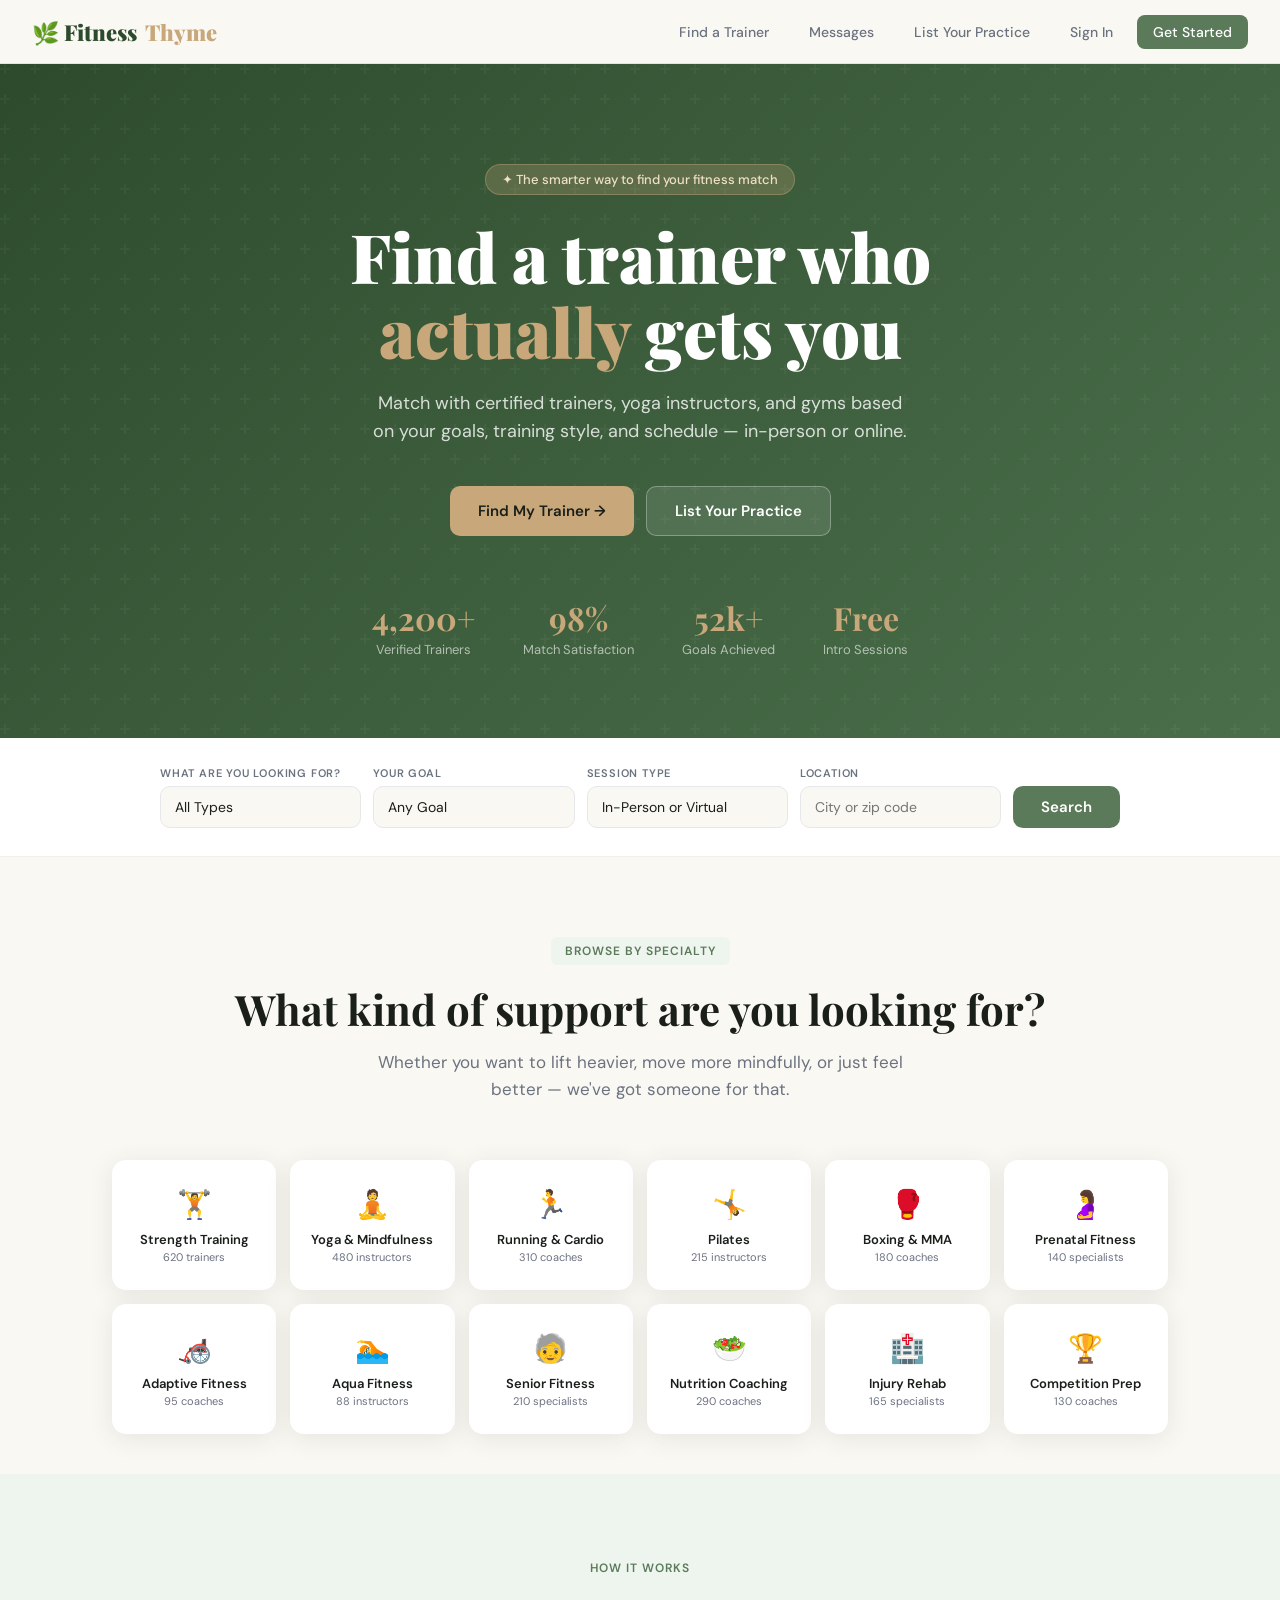
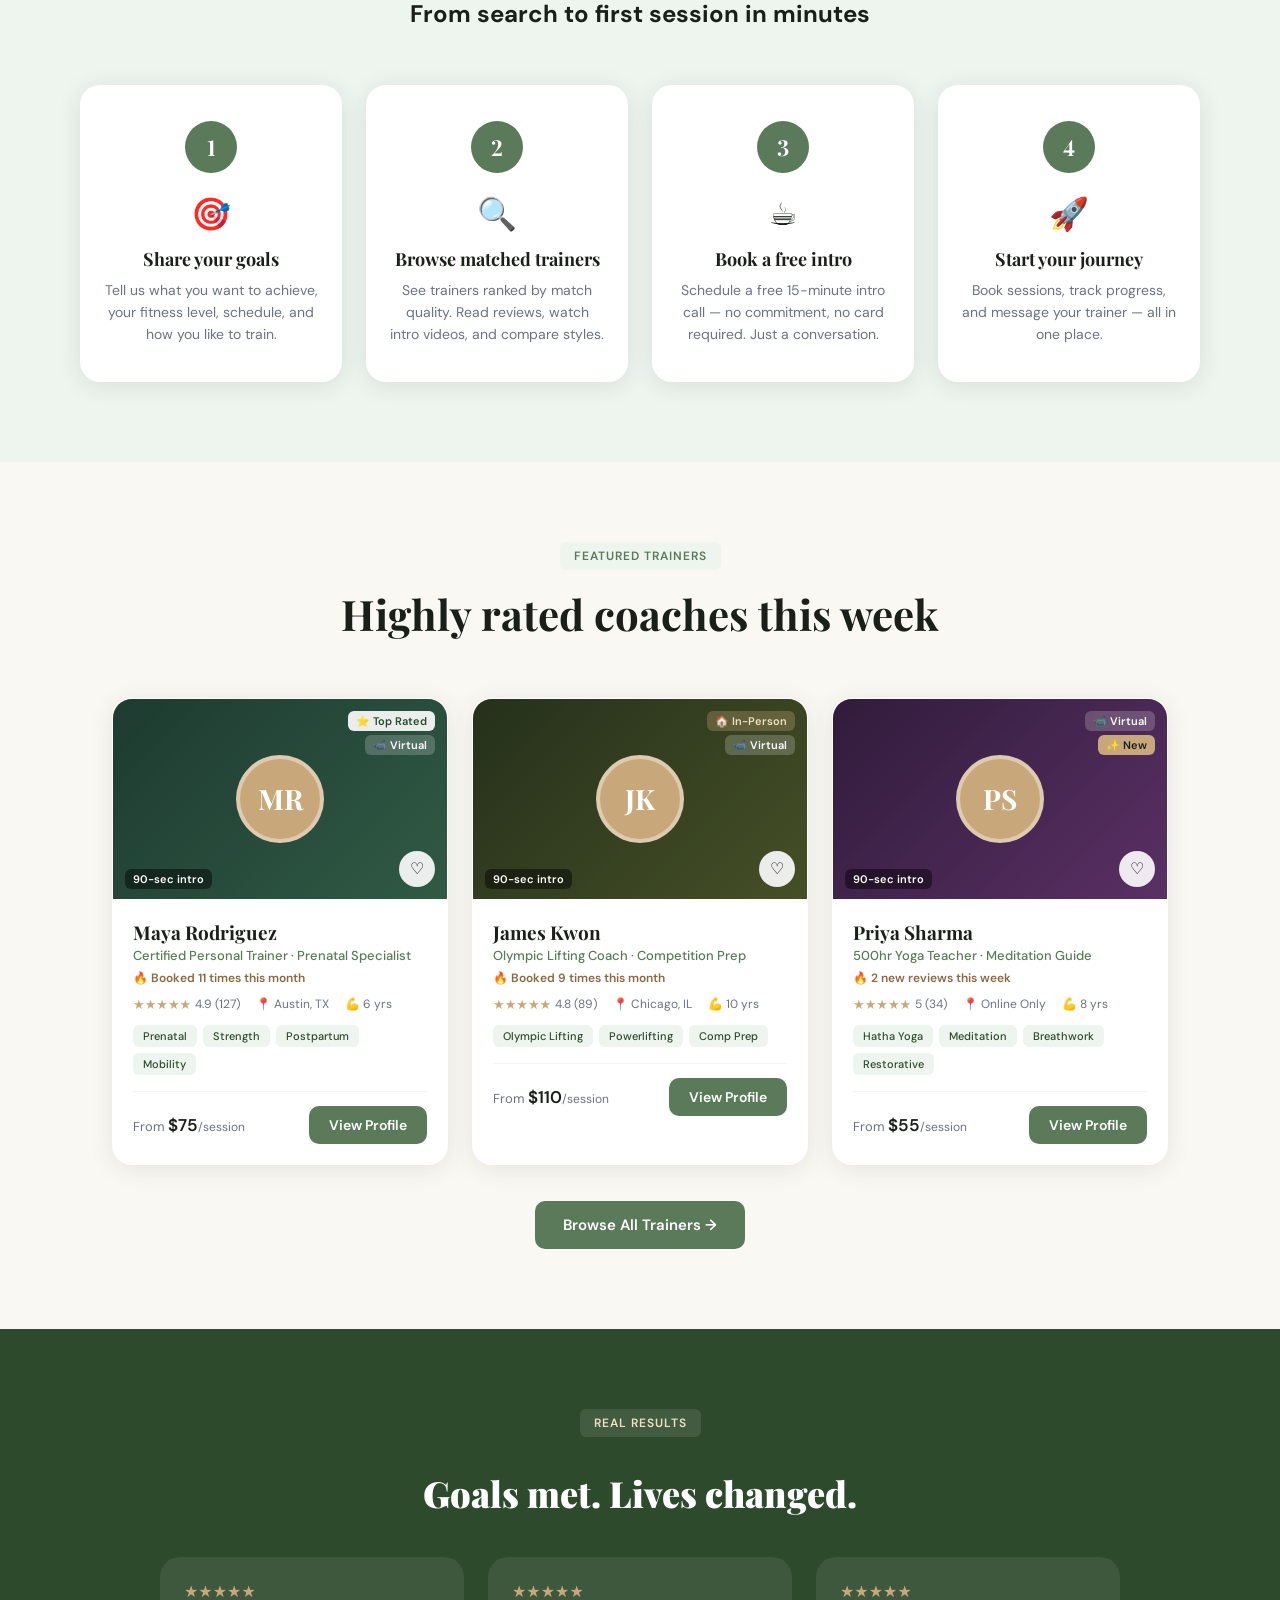
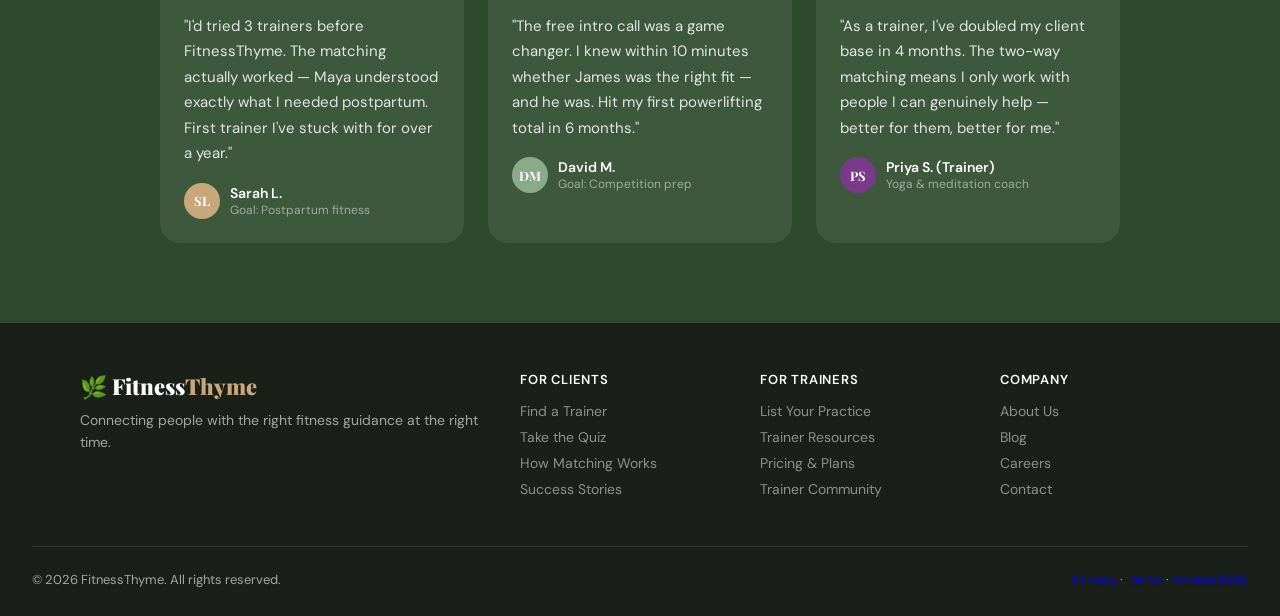
==== commit b46f1a3b: "Add SEO basics: per-route titles/descriptions, canonical, OG/Twitter, favicon, robots, sitemap Foote" ====
--- a/public/index.html
+++ b/public/index.html
@@ -3,7 +3,25 @@
 <head>
 <meta charset="UTF-8">
 <meta name="viewport" content="width=device-width, initial-scale=1.0">
-<title>FitnessThyme — Find Your Perfect Trainer</title>
+<title>FitnessThyme — Find a Trainer Who Actually Gets You</title>
+<meta name="description" content="Find a personal trainer, yoga or Pilates instructor, or gym that fits your goals, training style and schedule. Take a short quiz, compare matches, and book a free intro call.">
+<meta name="robots" content="index,follow">
+<meta name="theme-color" content="#2d4a2d">
+<link rel="canonical" href="https://fitnessthyme.com/">
+<link rel="icon" href="data:image/svg+xml,%3Csvg xmlns='http://www.w3.org/2000/svg' viewBox='0 0 64 64'%3E%3Crect width='64' height='64' rx='14' fill='%235a7a5a'/%3E%3Ctext x='32' y='46' font-family='Georgia,serif' font-size='40' font-weight='700' text-anchor='middle' fill='%23faf8f3'%3EF%3C/text%3E%3C/svg%3E">
+<meta property="og:type" content="website">
+<meta property="og:site_name" content="FitnessThyme">
+<meta property="og:title" content="FitnessThyme — Find a Trainer Who Actually Gets You">
+<meta property="og:description" content="Match with trainers, yoga and Pilates instructors, and gyms based on your goals, training style and schedule. In person or online.">
+<meta property="og:url" content="https://fitnessthyme.com/">
+<meta property="og:image" content="https://fitnessthyme.com/og-image.png">
+<meta property="og:image:width" content="1200">
+<meta property="og:image:height" content="630">
+<meta name="twitter:card" content="summary_large_image">
+<meta name="twitter:title" content="FitnessThyme — Find a Trainer Who Actually Gets You">
+<meta name="twitter:description" content="Match with trainers, yoga and Pilates instructors, and gyms based on your goals, training style and schedule.">
+<meta name="twitter:image" content="https://fitnessthyme.com/og-image.png">
+<script type="application/ld+json">{"@context":"https://schema.org","@graph":[{"@type":"WebSite","name":"FitnessThyme","url":"https://fitnessthyme.com/"},{"@type":"Organization","name":"FitnessThyme","url":"https://fitnessthyme.com/"}]}</script>
 <link href="https://fonts.googleapis.com/css2?family=Playfair+Display:wght@400;700;900&family=DM+Sans:wght@300;400;500;600&display=swap" rel="stylesheet">
 <style>
   *, *::before, *::after { box-sizing: border-box; margin: 0; padding: 0; }
@@ -1119,6 +1137,35 @@
 function getStored(k, def){ try { return JSON.parse(localStorage.getItem(k)) ?? def; } catch { return def; } }
 function setStored(k, v){ localStorage.setItem(k, JSON.stringify(v)); }
 
+/* ════════ SEO (per-route title, description, canonical, robots) ════════ */
+const SEO_SITE = 'https://fitnessthyme.com';
+const SEO_PAGES = {
+  home:     { path:'/', title:'FitnessThyme — Find a Trainer Who Actually Gets You',
+              desc:'Find a personal trainer, yoga or Pilates instructor, or gym that fits your goals, training style and schedule. Take a short quiz, compare matches, and book a free intro call.' },
+  browse:   { path:'/find-a-trainer', title:'Find a Personal Trainer, Yoga or Pilates Instructor · FitnessThyme',
+              desc:'Browse trainers and instructors by specialty, format (in person or online), price and availability. Prenatal, strength, yoga, rehab, senior fitness and more.' },
+  register: { path:'/list-your-practice', title:'List Your Practice · FitnessThyme',
+              desc:'Trainers, instructors and gyms: create a profile, describe the clients you work best with, and get introduced to people looking for your specialty.' }
+};
+const SEO_PRIVATE = { messages:'/messages', dashboard:'/dashboard', profile:'/profile' };
+function seoSet(sel, attr, val){ const el = document.querySelector(sel); if (el) el.setAttribute(attr, val); }
+function updateSEO(id){
+  let path = '/', title = null, desc = null, index = true;
+  if (SEO_PAGES[id]) { ({path, title, desc} = SEO_PAGES[id]); }
+  else if (SEO_PRIVATE[id]) { path = SEO_PRIVATE[id]; index = false; title = 'FitnessThyme'; }
+  else if (id === 'info') { path = '/' + (window.currentInfoKey || ''); index = false; }
+  if (title) document.title = title;
+  seoSet('link[rel="canonical"]', 'href', SEO_SITE + path);
+  seoSet('meta[name="robots"]', 'content', index ? 'index,follow' : 'noindex,follow');
+  seoSet('meta[property="og:url"]', 'content', SEO_SITE + path);
+  if (title) { seoSet('meta[property="og:title"]', 'content', title); seoSet('meta[name="twitter:title"]', 'content', title); }
+  if (desc) {
+    seoSet('meta[name="description"]', 'content', desc);
+    seoSet('meta[property="og:description"]', 'content', desc);
+    seoSet('meta[name="twitter:description"]', 'content', desc);
+  }
+}
+
 /* ════════ NAV / PAGES ════════ */
 function showPage(id){
   document.querySelectorAll('.page').forEach(p=>p.classList.remove('active'));
@@ -1129,6 +1176,7 @@
   if (id==='browse') renderBrowse();
   if (id==='messages') renderMessages();
   if (id==='dashboard') renderDashboard();
+  updateSEO(id);
 }
 const PAGE_PATHS = {
   home: '/', browse: '/find-a-trainer', messages: '/messages',
@@ -1174,8 +1222,9 @@
   document.getElementById('info-body').innerHTML = c.body;
   const path = '/'+key;
   if (location.pathname !== path) history.pushState({}, '', path);
+  window.currentInfoKey = key;
+  showPage('info');
   document.title = c.title + ' · FitnessThyme';
-  showPage('info');
   window.scrollTo({top:0,behavior:'smooth'});
 }
 function routeFromPath(){
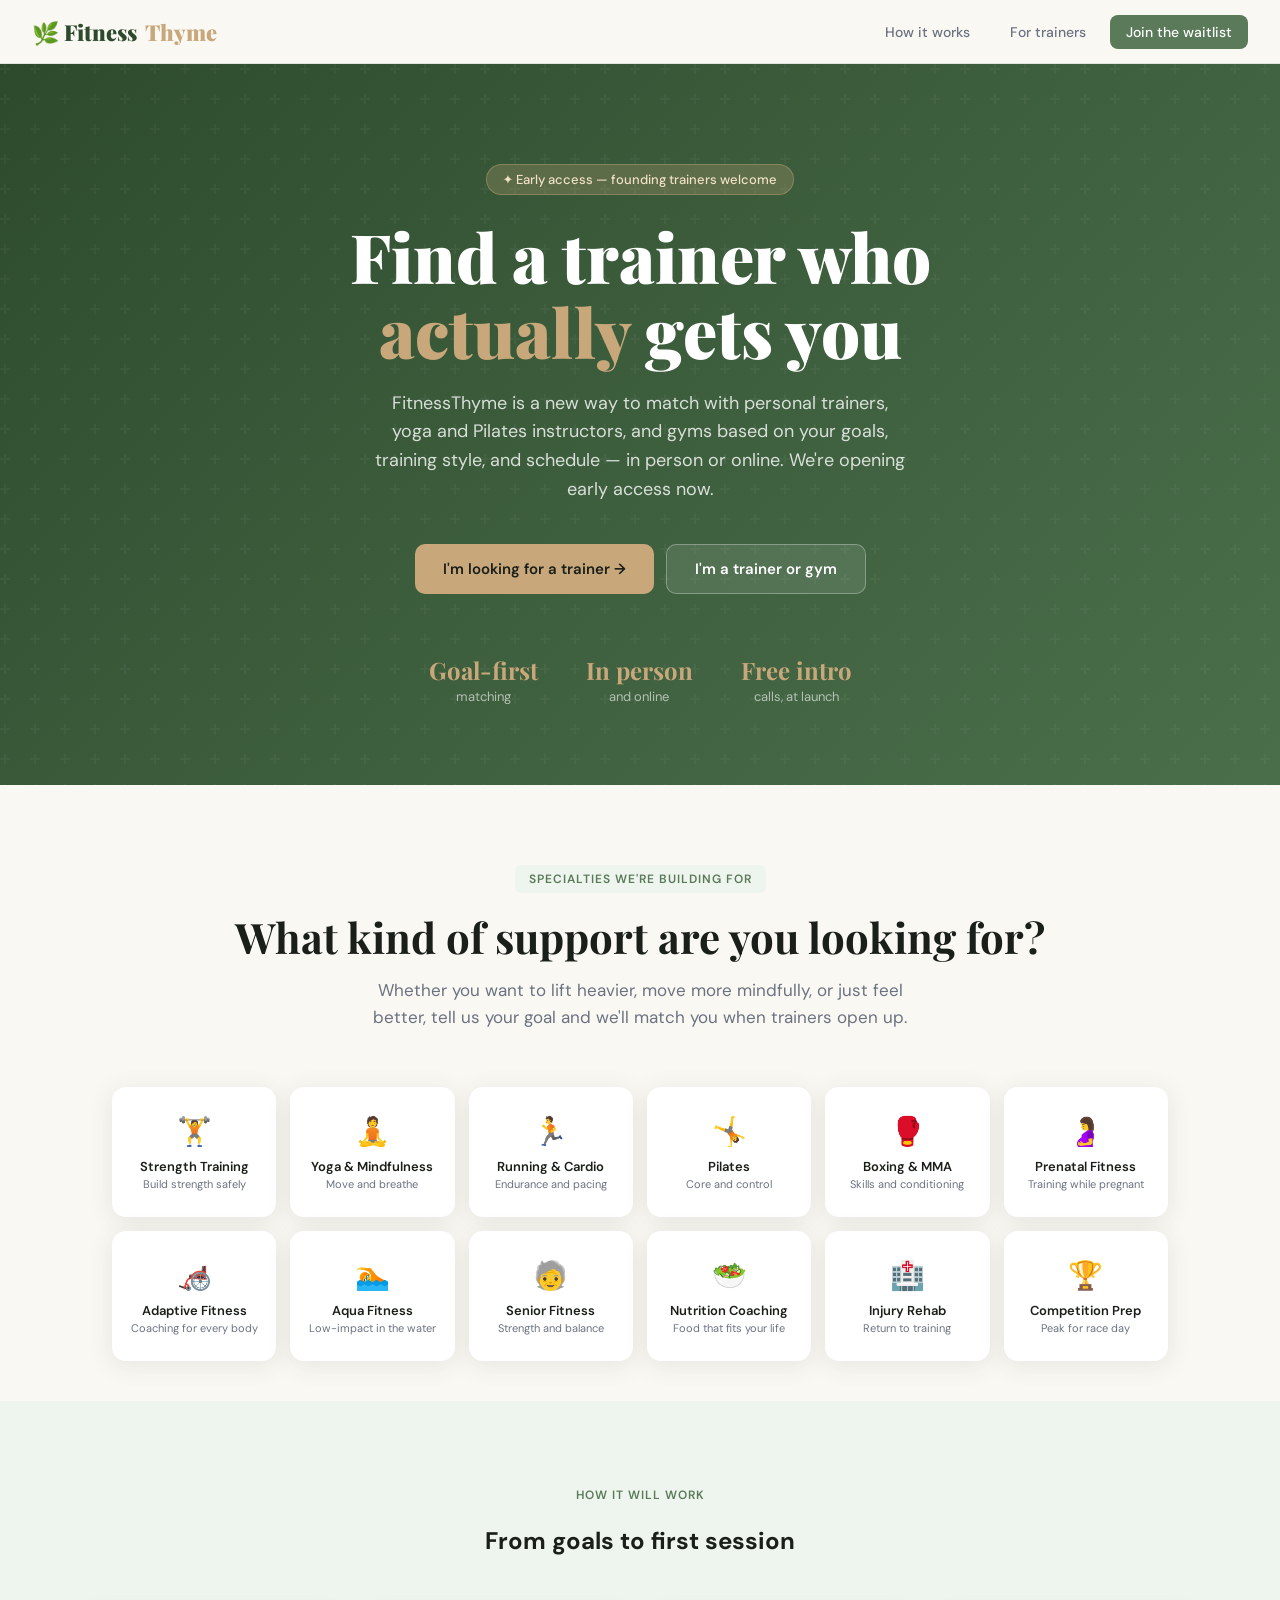
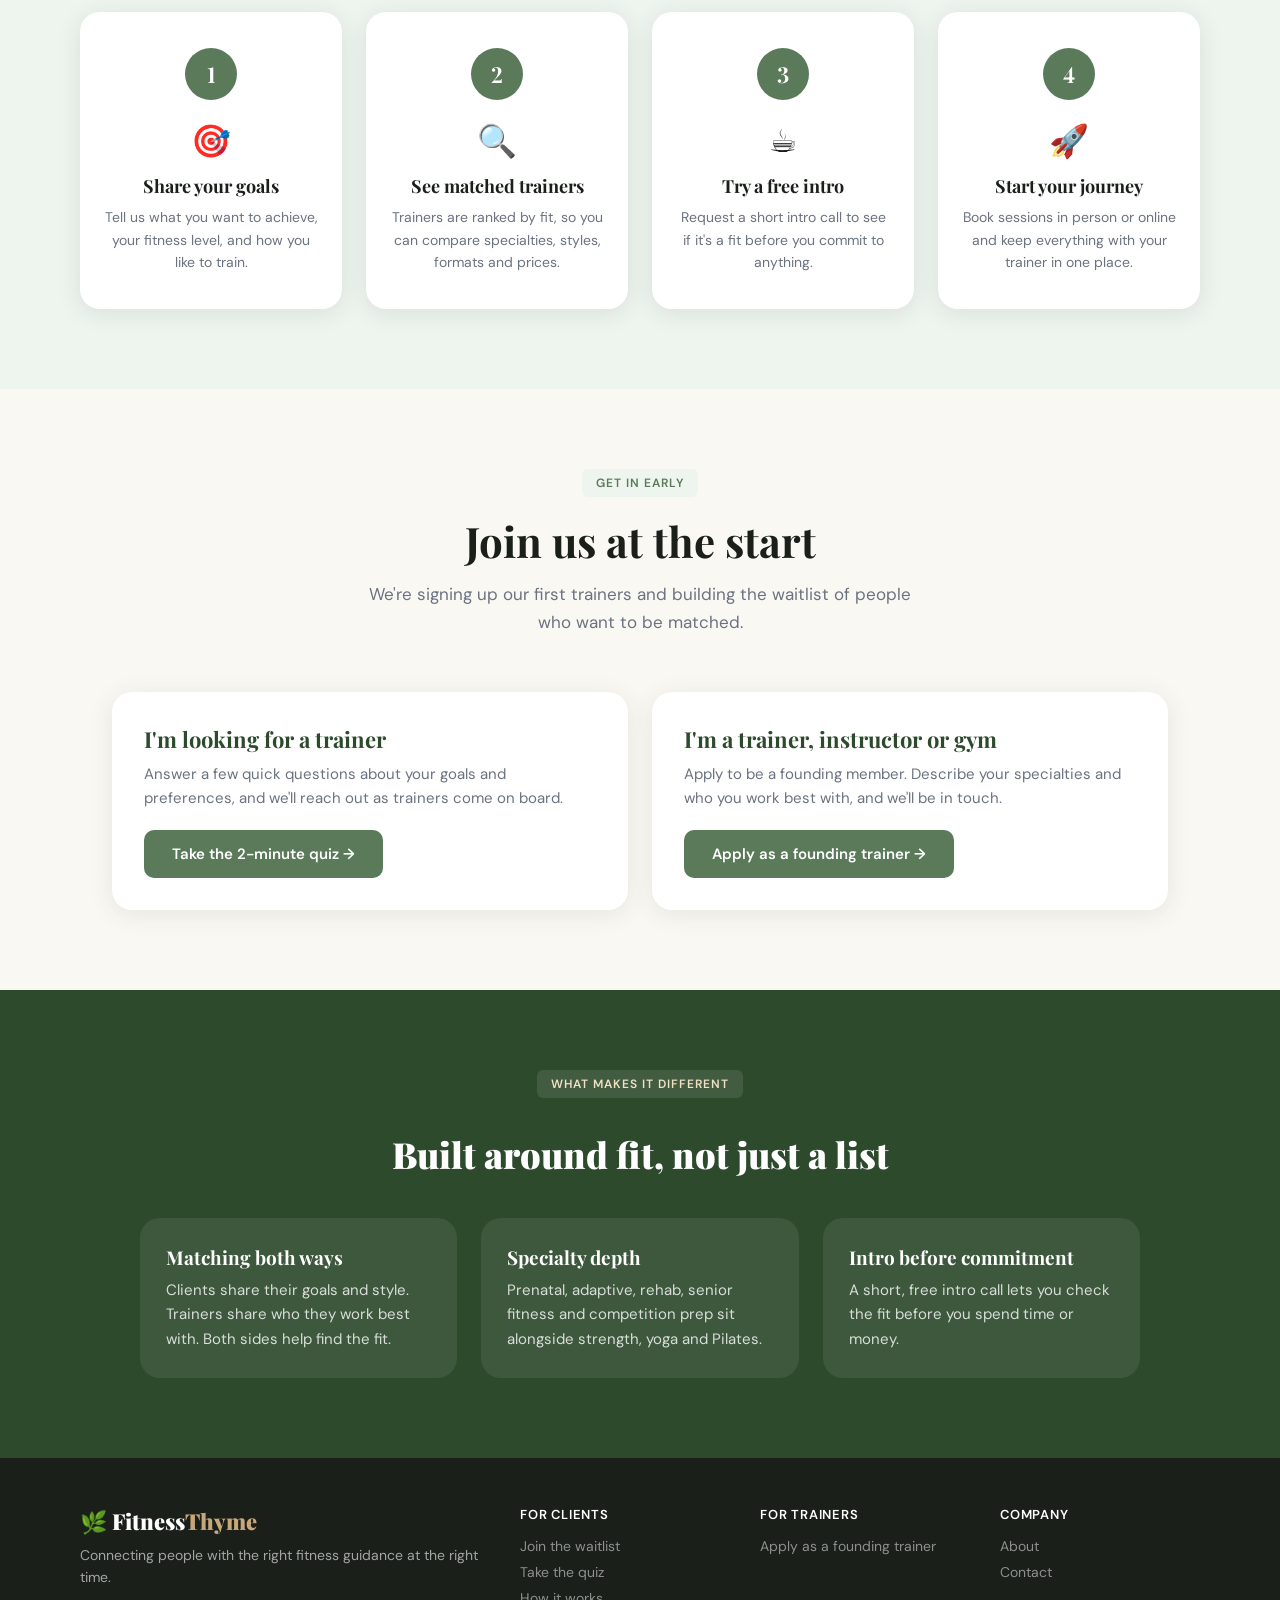
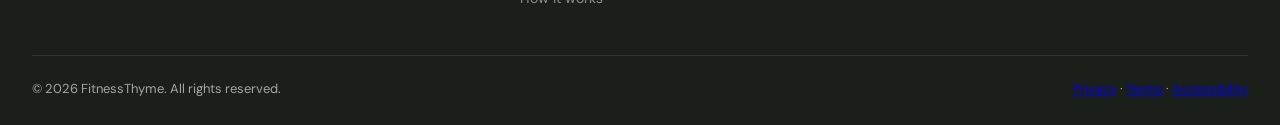
==== commit 8323dcdb: "Rebuild site as early access; collect sign-ups into MailerLite - Remove sample trainers, stats, test" ====
--- a/public/index.html
+++ b/public/index.html
@@ -4,7 +4,7 @@
 <meta charset="UTF-8">
 <meta name="viewport" content="width=device-width, initial-scale=1.0">
 <title>FitnessThyme — Find a Trainer Who Actually Gets You</title>
-<meta name="description" content="Find a personal trainer, yoga or Pilates instructor, or gym that fits your goals, training style and schedule. Take a short quiz, compare matches, and book a free intro call.">
+<meta name="description" content="FitnessThyme is opening early access. Trainers, instructors and gyms can apply as founding members, and anyone looking for a trainer can join the waitlist to be matched by goals, style and schedule.">
 <meta name="robots" content="index,follow">
 <meta name="theme-color" content="#2d4a2d">
 <link rel="canonical" href="https://fitnessthyme.com/">
@@ -12,7 +12,7 @@
 <meta property="og:type" content="website">
 <meta property="og:site_name" content="FitnessThyme">
 <meta property="og:title" content="FitnessThyme — Find a Trainer Who Actually Gets You">
-<meta property="og:description" content="Match with trainers, yoga and Pilates instructors, and gyms based on your goals, training style and schedule. In person or online.">
+<meta property="og:description" content="Early access now open. Match with trainers, yoga and Pilates instructors and gyms by goals, training style and schedule, in person or online.">
 <meta property="og:url" content="https://fitnessthyme.com/">
 <meta property="og:image" content="https://fitnessthyme.com/og-image.png">
 <meta property="og:image:width" content="1200">
@@ -465,6 +465,33 @@
 
   .scarcity-line { font-size: 12px; color: var(--gray); text-align: center; margin-top: 10px; }
   .urgency-line { font-size: 12px; color: var(--earth-dark); text-align: center; margin-top: 10px; font-weight: 500; }
+
+  /* ── EARLY ACCESS ── */
+  .hp-field { position: absolute; left: -9999px; width: 1px; height: 1px; overflow: hidden; }
+  .consent { font-size: 12.5px; color: var(--gray); line-height: 1.55; margin-top: 12px; }
+  .consent a { color: var(--sage); font-weight: 500; text-decoration: underline; cursor: pointer; }
+  .form-msg { font-size: 14px; margin-top: 12px; display: none; padding: 10px 14px; border-radius: 10px; }
+  .form-msg.error { display: block; background: #fdecec; color: #9b2c2c; }
+  .btn:disabled, .quiz-next:disabled { opacity: .6; cursor: wait; }
+  .thanks { text-align: center; padding: 28px 12px; }
+  .thanks .success-icon { margin: 0 auto 14px; }
+  .thanks h3 { font-family: var(--font-display); font-size: 24px; font-weight: 700; margin-bottom: 8px; color: var(--sage-dark); }
+  .thanks p { font-size: 15px; color: var(--gray); line-height: 1.6; max-width: 440px; margin: 0 auto 18px; }
+  .ea-split { max-width: 1120px; margin: 0 auto; display: grid; grid-template-columns: 1fr 1fr; gap: 24px; }
+  .ea-card { background: white; border-radius: var(--radius-lg); box-shadow: var(--shadow); padding: 32px; }
+  .ea-card h3 { font-family: var(--font-display); font-size: 22px; font-weight: 700; margin-bottom: 8px; color: var(--sage-dark); }
+  .ea-card p { font-size: 15px; color: var(--gray); line-height: 1.6; margin-bottom: 20px; }
+  .why-grid { display: grid; grid-template-columns: repeat(auto-fit, minmax(260px, 1fr)); gap: 24px; text-align: left; }
+  .why-card { background: rgba(255,255,255,0.08); border-radius: var(--radius-lg); padding: 26px; }
+  .why-card h3 { font-family: var(--font-display); font-size: 19px; margin-bottom: 8px; }
+  .why-card p { font-size: 15px; line-height: 1.65; color: rgba(255,255,255,0.8); }
+  .info-box { background: white; border: 1px solid rgba(90,122,90,0.15); border-radius: 16px; padding: 40px; line-height: 1.7; color: var(--dark); }
+  .info-box h3 { font-family: var(--font-display); color: var(--sage-dark); margin: 24px 0 8px; font-size: 19px; }
+  .info-box h3:first-child { margin-top: 0; }
+  .info-box p, .info-box ul { margin-bottom: 14px; }
+  .info-box ul { padding-left: 22px; }
+  .info-note { background: var(--earth-light); border-radius: 10px; padding: 12px 16px; font-size: 14px; color: var(--earth-dark); margin-bottom: 24px; }
+  @media (max-width: 760px) { .ea-split { grid-template-columns: 1fr; } .info-box { padding: 24px; } }
 </style>
 </head>
 <body>
@@ -472,578 +499,195 @@
 <!-- NAV -->
 <nav>
   <div class="nav-logo" onclick="navTo('home')">🌿 Fitness<span>Thyme</span></div>
-  <button class="nav-toggle" onclick="document.getElementById('navLinks').classList.toggle('open')">☰</button>
+  <button class="nav-toggle" aria-label="Menu" onclick="document.getElementById('navLinks').classList.toggle('open')">☰</button>
   <div class="nav-links" id="navLinks">
-    <button class="nav-btn" onclick="navTo('browse')">Find a Trainer</button>
-    <button class="nav-btn" onclick="navTo('messages')">Messages</button>
-    <button class="nav-btn" onclick="navTo('register')">List Your Practice</button>
-    <button class="nav-btn hidden" id="nav-dashboard" onclick="navTo('dashboard')">Dashboard</button>
-    <button class="nav-btn" onclick="openModal('signin')">Sign In</button>
-    <button class="nav-btn primary" id="nav-cta" onclick="startQuiz()">Get Started</button>
+    <button class="nav-btn" onclick="openInfo('matching')">How it works</button>
+    <button class="nav-btn" onclick="navTo('register')">For trainers</button>
+    <button class="nav-btn primary" onclick="navTo('browse')">Join the waitlist</button>
   </div>
 </nav>
 
-<!-- ══ HOME PAGE ══ -->
+<!-- ══ HOME ══ -->
 <div id="page-home" class="page active">
 
-  <!-- HERO -->
   <div class="hero">
-    <div class="hero-greeting" id="hero-greeting"></div>
-    <div class="hero-badge">✦ The smarter way to find your fitness match</div>
+    <div class="hero-badge">✦ Early access — founding trainers welcome</div>
     <h1>Find a trainer who <em>actually</em> gets you</h1>
-    <p>Match with certified trainers, yoga instructors, and gyms based on your goals, training style, and schedule — in-person or online.</p>
+    <p>FitnessThyme is a new way to match with personal trainers, yoga and Pilates instructors, and gyms based on your goals, training style, and schedule — in person or online. We're opening early access now.</p>
     <div class="hero-cta">
-      <button class="btn btn-primary" onclick="startQuiz()">Find My Trainer →</button>
-      <button class="btn btn-outline" onclick="navTo('register')">List Your Practice</button>
+      <button class="btn btn-primary" onclick="startQuiz()">I'm looking for a trainer →</button>
+      <button class="btn btn-outline" onclick="navTo('register')">I'm a trainer or gym</button>
     </div>
     <div class="hero-stats">
-      <div class="hero-stat"><div class="hero-stat-num">4,200+</div><div class="hero-stat-label">Verified Trainers</div></div>
-      <div class="hero-stat"><div class="hero-stat-num">98%</div><div class="hero-stat-label">Match Satisfaction</div></div>
-      <div class="hero-stat"><div class="hero-stat-num">52k+</div><div class="hero-stat-label">Goals Achieved</div></div>
-      <div class="hero-stat"><div class="hero-stat-num">Free</div><div class="hero-stat-label">Intro Sessions</div></div>
+      <div class="hero-stat"><div class="hero-stat-num" style="font-size:24px;">Goal-first</div><div class="hero-stat-label">matching</div></div>
+      <div class="hero-stat"><div class="hero-stat-num" style="font-size:24px;">In person</div><div class="hero-stat-label">and online</div></div>
+      <div class="hero-stat"><div class="hero-stat-num" style="font-size:24px;">Free intro</div><div class="hero-stat-label">calls, at launch</div></div>
     </div>
   </div>
 
-  <!-- QUICK SEARCH -->
-  <div class="search-section">
-    <div class="search-inner">
-      <div class="search-bar">
-        <div class="search-field">
-          <label>What are you looking for?</label>
-          <select><option>All Types</option><option>Personal Trainer</option><option>Yoga Instructor</option><option>Fitness Center</option><option>Gym</option><option>Pilates Instructor</option><option>Nutritionist</option></select>
-        </div>
-        <div class="search-field">
-          <label>Your goal</label>
-          <select><option>Any Goal</option><option>Weight Loss</option><option>Build Muscle</option><option>Improve Flexibility</option><option>Stress Relief</option><option>Injury Recovery</option><option>Prenatal Fitness</option><option>Senior Fitness</option></select>
-        </div>
-        <div class="search-field">
-          <label>Session type</label>
-          <select><option>In-Person or Virtual</option><option>In-Person Only</option><option>Virtual Only</option></select>
-        </div>
-        <div class="search-field">
-          <label>Location</label>
-          <input type="text" placeholder="City or zip code" />
-        </div>
-        <button class="search-submit" onclick="navTo('browse')">Search</button>
-      </div>
-    </div>
-  </div>
-
-  <!-- CATEGORIES -->
   <div class="section reveal" style="padding-bottom: 40px;">
     <div class="section-header">
-      <div class="section-tag">Browse by specialty</div>
+      <div class="section-tag">Specialties we're building for</div>
       <h2>What kind of support are you looking for?</h2>
-      <p class="lead">Whether you want to lift heavier, move more mindfully, or just feel better — we've got someone for that.</p>
+      <p class="lead">Whether you want to lift heavier, move more mindfully, or just feel better, tell us your goal and we'll match you when trainers open up.</p>
     </div>
     <div class="cats-grid">
-      <div class="cat-card" onclick="navTo('browse')"><div class="cat-icon">🏋️</div><h4>Strength Training</h4><p>620 trainers</p></div>
-      <div class="cat-card" onclick="navTo('browse')"><div class="cat-icon">🧘</div><h4>Yoga & Mindfulness</h4><p>480 instructors</p></div>
-      <div class="cat-card" onclick="navTo('browse')"><div class="cat-icon">🏃</div><h4>Running & Cardio</h4><p>310 coaches</p></div>
-      <div class="cat-card" onclick="navTo('browse')"><div class="cat-icon">🤸</div><h4>Pilates</h4><p>215 instructors</p></div>
-      <div class="cat-card" onclick="navTo('browse')"><div class="cat-icon">🥊</div><h4>Boxing & MMA</h4><p>180 coaches</p></div>
-      <div class="cat-card" onclick="navTo('browse')"><div class="cat-icon">🤰</div><h4>Prenatal Fitness</h4><p>140 specialists</p></div>
-      <div class="cat-card" onclick="navTo('browse')"><div class="cat-icon">🦽</div><h4>Adaptive Fitness</h4><p>95 coaches</p></div>
-      <div class="cat-card" onclick="navTo('browse')"><div class="cat-icon">🏊</div><h4>Aqua Fitness</h4><p>88 instructors</p></div>
-      <div class="cat-card" onclick="navTo('browse')"><div class="cat-icon">🧓</div><h4>Senior Fitness</h4><p>210 specialists</p></div>
-      <div class="cat-card" onclick="navTo('browse')"><div class="cat-icon">🥗</div><h4>Nutrition Coaching</h4><p>290 coaches</p></div>
-      <div class="cat-card" onclick="navTo('browse')"><div class="cat-icon">🏥</div><h4>Injury Rehab</h4><p>165 specialists</p></div>
-      <div class="cat-card" onclick="navTo('browse')"><div class="cat-icon">🏆</div><h4>Competition Prep</h4><p>130 coaches</p></div>
+      <div class="cat-card" onclick="navTo('browse')"><div class="cat-icon">🏋️</div><h4>Strength Training</h4><p>Build strength safely</p></div>
+      <div class="cat-card" onclick="navTo('browse')"><div class="cat-icon">🧘</div><h4>Yoga & Mindfulness</h4><p>Move and breathe</p></div>
+      <div class="cat-card" onclick="navTo('browse')"><div class="cat-icon">🏃</div><h4>Running & Cardio</h4><p>Endurance and pacing</p></div>
+      <div class="cat-card" onclick="navTo('browse')"><div class="cat-icon">🤸</div><h4>Pilates</h4><p>Core and control</p></div>
+      <div class="cat-card" onclick="navTo('browse')"><div class="cat-icon">🥊</div><h4>Boxing & MMA</h4><p>Skills and conditioning</p></div>
+      <div class="cat-card" onclick="navTo('browse')"><div class="cat-icon">🤰</div><h4>Prenatal Fitness</h4><p>Training while pregnant</p></div>
+      <div class="cat-card" onclick="navTo('browse')"><div class="cat-icon">🦽</div><h4>Adaptive Fitness</h4><p>Coaching for every body</p></div>
+      <div class="cat-card" onclick="navTo('browse')"><div class="cat-icon">🏊</div><h4>Aqua Fitness</h4><p>Low-impact in the water</p></div>
+      <div class="cat-card" onclick="navTo('browse')"><div class="cat-icon">🧓</div><h4>Senior Fitness</h4><p>Strength and balance</p></div>
+      <div class="cat-card" onclick="navTo('browse')"><div class="cat-icon">🥗</div><h4>Nutrition Coaching</h4><p>Food that fits your life</p></div>
+      <div class="cat-card" onclick="navTo('browse')"><div class="cat-icon">🏥</div><h4>Injury Rehab</h4><p>Return to training</p></div>
+      <div class="cat-card" onclick="navTo('browse')"><div class="cat-icon">🏆</div><h4>Competition Prep</h4><p>Peak for race day</p></div>
     </div>
   </div>
 
-  <!-- HOW IT WORKS -->
   <div style="background: var(--sage-pale); padding: 80px 32px;" class="reveal">
     <div style="max-width: 1120px; margin: 0 auto;">
       <div class="section-header">
-        <div class="section-tag">How it works</div>
-        <h2>From search to first session in minutes</h2>
+        <div class="section-tag">How it will work</div>
+        <h2>From goals to first session</h2>
       </div>
       <div class="steps-grid">
-        <div class="step-card"><div class="step-num">1</div><div class="step-icon">🎯</div><h3>Share your goals</h3><p>Tell us what you want to achieve, your fitness level, schedule, and how you like to train.</p></div>
-        <div class="step-card"><div class="step-num">2</div><div class="step-icon">🔍</div><h3>Browse matched trainers</h3><p>See trainers ranked by match quality. Read reviews, watch intro videos, and compare styles.</p></div>
-        <div class="step-card"><div class="step-num">3</div><div class="step-icon">☕</div><h3>Book a free intro</h3><p>Schedule a free 15-minute intro call — no commitment, no card required. Just a conversation.</p></div>
-        <div class="step-card"><div class="step-num">4</div><div class="step-icon">🚀</div><h3>Start your journey</h3><p>Book sessions, track progress, and message your trainer — all in one place.</p></div>
+        <div class="step-card"><div class="step-num">1</div><div class="step-icon">🎯</div><h3>Share your goals</h3><p>Tell us what you want to achieve, your fitness level, and how you like to train.</p></div>
+        <div class="step-card"><div class="step-num">2</div><div class="step-icon">🔍</div><h3>See matched trainers</h3><p>Trainers are ranked by fit, so you can compare specialties, styles, formats and prices.</p></div>
+        <div class="step-card"><div class="step-num">3</div><div class="step-icon">☕</div><h3>Try a free intro</h3><p>Request a short intro call to see if it's a fit before you commit to anything.</p></div>
+        <div class="step-card"><div class="step-num">4</div><div class="step-icon">🚀</div><h3>Start your journey</h3><p>Book sessions in person or online and keep everything with your trainer in one place.</p></div>
       </div>
     </div>
   </div>
 
-  <!-- FEATURED TRAINERS -->
   <div class="section reveal">
     <div class="section-header">
-      <div class="section-tag">Featured trainers</div>
-      <h2>Highly rated coaches this week</h2>
+      <div class="section-tag">Get in early</div>
+      <h2>Join us at the start</h2>
+      <p class="lead">We're signing up our first trainers and building the waitlist of people who want to be matched.</p>
     </div>
-    <div class="trainers-grid" id="featured-trainers"></div>
-    <div style="text-align:center;margin-top:36px;">
-      <button class="btn btn-sage" onclick="navTo('browse')">Browse All Trainers →</button>
+    <div class="ea-split">
+      <div class="ea-card">
+        <h3>I'm looking for a trainer</h3>
+        <p>Answer a few quick questions about your goals and preferences, and we'll reach out as trainers come on board.</p>
+        <button class="btn btn-sage" onclick="startQuiz()">Take the 2-minute quiz →</button>
+      </div>
+      <div class="ea-card">
+        <h3>I'm a trainer, instructor or gym</h3>
+        <p>Apply to be a founding member. Describe your specialties and who you work best with, and we'll be in touch.</p>
+        <button class="btn btn-sage" onclick="navTo('register')">Apply as a founding trainer →</button>
+      </div>
     </div>
   </div>
 
-  <!-- TESTIMONIALS -->
   <div style="background: var(--sage-dark); padding: 80px 32px; color: white;" class="reveal">
-    <div style="max-width:960px; margin: 0 auto; text-align:center;">
-      <div class="section-tag" style="background:rgba(255,255,255,0.1);color:var(--earth-light);">Real results</div>
-      <h2 style="font-family:var(--font-display);font-size:36px;font-weight:900;margin:16px 0 40px;">Goals met. Lives changed.</h2>
-      <div style="display:grid;grid-template-columns:repeat(auto-fit,minmax(280px,1fr));gap:24px;text-align:left;">
-        <div style="background:rgba(255,255,255,0.08);border-radius:var(--radius-lg);padding:24px;">
-          <div class="stars" style="margin-bottom:12px;font-size:16px;">★★★★★</div>
-          <p style="font-size:15px;line-height:1.7;color:rgba(255,255,255,0.85);margin-bottom:16px;">"I'd tried 3 trainers before FitnessThyme. The matching actually worked — Maya understood exactly what I needed postpartum. First trainer I've stuck with for over a year."</p>
-          <div style="display:flex;align-items:center;gap:10px;"><div style="width:36px;height:36px;border-radius:50%;background:var(--earth);display:flex;align-items:center;justify-content:center;font-family:var(--font-display);font-weight:700;font-size:13px;">SL</div><div><div style="font-weight:600;font-size:14px;">Sarah L.</div><div style="font-size:12px;color:rgba(255,255,255,0.5);">Goal: Postpartum fitness</div></div></div>
-        </div>
-        <div style="background:rgba(255,255,255,0.08);border-radius:var(--radius-lg);padding:24px;">
-          <div class="stars" style="margin-bottom:12px;font-size:16px;">★★★★★</div>
-          <p style="font-size:15px;line-height:1.7;color:rgba(255,255,255,0.85);margin-bottom:16px;">"The free intro call was a game changer. I knew within 10 minutes whether James was the right fit — and he was. Hit my first powerlifting total in 6 months."</p>
-          <div style="display:flex;align-items:center;gap:10px;"><div style="width:36px;height:36px;border-radius:50%;background:var(--sage-light);display:flex;align-items:center;justify-content:center;font-family:var(--font-display);font-weight:700;font-size:13px;">DM</div><div><div style="font-weight:600;font-size:14px;">David M.</div><div style="font-size:12px;color:rgba(255,255,255,0.5);">Goal: Competition prep</div></div></div>
-        </div>
-        <div style="background:rgba(255,255,255,0.08);border-radius:var(--radius-lg);padding:24px;">
-          <div class="stars" style="margin-bottom:12px;font-size:16px;">★★★★★</div>
-          <p style="font-size:15px;line-height:1.7;color:rgba(255,255,255,0.85);margin-bottom:16px;">"As a trainer, I've doubled my client base in 4 months. The two-way matching means I only work with people I can genuinely help — better for them, better for me."</p>
-          <div style="display:flex;align-items:center;gap:10px;"><div style="width:36px;height:36px;border-radius:50%;background:#7a3a8a;display:flex;align-items:center;justify-content:center;font-family:var(--font-display);font-weight:700;font-size:13px;">PS</div><div><div style="font-weight:600;font-size:14px;">Priya S. (Trainer)</div><div style="font-size:12px;color:rgba(255,255,255,0.5);">Yoga & meditation coach</div></div></div>
-        </div>
+    <div style="max-width:1000px; margin: 0 auto; text-align:center;">
+      <div class="section-tag" style="background:rgba(255,255,255,0.1);color:var(--earth-light);">What makes it different</div>
+      <h2 style="font-family:var(--font-display);font-size:36px;font-weight:900;margin:16px 0 40px;">Built around fit, not just a list</h2>
+      <div class="why-grid">
+        <div class="why-card"><h3>Matching both ways</h3><p>Clients share their goals and style. Trainers share who they work best with. Both sides help find the fit.</p></div>
+        <div class="why-card"><h3>Specialty depth</h3><p>Prenatal, adaptive, rehab, senior fitness and competition prep sit alongside strength, yoga and Pilates.</p></div>
+        <div class="why-card"><h3>Intro before commitment</h3><p>A short, free intro call lets you check the fit before you spend time or money.</p></div>
       </div>
     </div>
   </div>
 
 </div>
 
-<!-- ══ BROWSE PAGE ══ -->
+<!-- ══ CLIENT WAITLIST (route: /find-a-trainer) ══ -->
 <div id="page-browse" class="page">
-  <div style="background:var(--sage-dark);padding:32px;color:white;">
-    <div style="max-width:960px;margin:0 auto;">
-      <h1 style="font-family:var(--font-display);font-size:28px;font-weight:900;margin-bottom:6px;">Find your perfect trainer</h1>
-      <p style="color:rgba(255,255,255,0.7);font-size:15px;">Showing matches based on your goals and preferences</p>
-    </div>
-  </div>
-
-  <div class="ticker">
-    <div class="ticker-track" id="tickerTrack"></div>
-  </div>
-
-  <div class="search-section" style="padding:20px 32px;">
-    <div class="search-bar" style="max-width:960px;margin:0 auto;">
-      <div class="search-field"><label>Type</label><select><option>All Types</option><option>Personal Trainer</option><option>Yoga Instructor</option><option>Pilates</option><option>Gym</option></select></div>
-      <div class="search-field"><label>Goal</label><select><option>Any Goal</option><option>Weight Loss</option><option>Build Muscle</option><option>Flexibility</option><option>Stress Relief</option><option>Rehab</option></select></div>
-      <div class="search-field"><label>Session</label><select><option>Any Format</option><option>In-Person</option><option>Virtual</option></select></div>
-      <div class="search-field"><label>Price</label><select><option>Any Price</option><option>Under $50</option><option>$50–$100</option><option>$100+</option></select></div>
-      <button class="search-submit">Update</button>
-    </div>
-  </div>
-  <div class="filter-row">
-    <span style="font-size:13px;font-weight:600;color:var(--gray);line-height:2;">Filter by specialty:</span>
-    <span class="filter-chip active" onclick="toggleFilter(this)">All</span>
-    <span class="filter-chip" onclick="toggleFilter(this)">Strength</span>
-    <span class="filter-chip" onclick="toggleFilter(this)">Yoga</span>
-    <span class="filter-chip" onclick="toggleFilter(this)">Cardio</span>
-    <span class="filter-chip" onclick="toggleFilter(this)">Pilates</span>
-    <span class="filter-chip" onclick="toggleFilter(this)">Prenatal</span>
-    <span class="filter-chip" onclick="toggleFilter(this)">Senior</span>
-    <span class="filter-chip" onclick="toggleFilter(this)">Rehab</span>
-    <span class="filter-chip" onclick="toggleFilter(this)">Nutrition</span>
-  </div>
-  <div class="results-meta">
-    <div><strong id="resultCount">6</strong> matches found <span id="matchedTagline" style="color:var(--sage);font-weight:600;display:none;"> · personalized for you</span></div>
-    <button class="retake-btn" id="retakeBtn" onclick="retakeQuiz()" style="display:none;">↻ Retake Quiz</button>
-  </div>
-  <div class="section" style="padding-top:0;">
-    <div class="trainers-grid" id="browse-trainers"></div>
+  <div class="reg-banner">
+    <h1>Get matched when trainers <em>open up</em></h1>
+    <p class="reg-banner-sub">We're signing up our first trainers now. Join the waitlist and we'll contact you as matches become available.</p>
+    <div><button class="btn btn-primary" onclick="startQuiz()">Take the 2-minute quiz →</button></div>
+  </div>
+  <div class="trainer-reg" id="client-form">
+    <form class="reg-card" onsubmit="submitSignup(event,'client')" novalidate>
+      <h3>Or just join the waitlist</h3>
+      <div class="form-row">
+        <div class="form-group"><label for="c-first">First name</label><input id="c-first" name="first_name" type="text" autocomplete="given-name" required maxlength="80"></div>
+        <div class="form-group"><label for="c-last">Last name</label><input id="c-last" name="last_name" type="text" autocomplete="family-name" required maxlength="80"></div>
+      </div>
+      <div class="form-row">
+        <div class="form-group"><label for="c-email">Email</label><input id="c-email" name="email" type="email" autocomplete="email" required maxlength="254"></div>
+        <div class="form-group"><label for="c-phone">Phone <span style="font-weight:400;color:var(--gray);">(optional)</span></label><input id="c-phone" name="phone" type="tel" autocomplete="tel" maxlength="40"></div>
+      </div>
+      <div class="form-group"><label for="c-goal">Your main goal</label>
+        <select id="c-goal" name="specialty_or_goal">
+          <option>Lose weight</option><option>Build muscle</option><option>Improve flexibility</option><option>Reduce stress</option><option>Prenatal fitness</option><option>Postpartum recovery</option><option>Injury rehabilitation</option><option>Train for competition</option><option>Senior fitness</option><option>General health</option>
+        </select>
+      </div>
+      <div class="hp-field" aria-hidden="true"><label>Leave this empty <input type="text" name="website" tabindex="-1" autocomplete="off"></label></div>
+      <button type="submit" class="btn btn-sage" style="width:100%;padding:16px;font-size:16px;justify-content:center;">Join the waitlist →</button>
+      <div class="form-msg" role="alert"></div>
+      <p class="consent">By joining, you agree that FitnessThyme may use your name, email, phone and goal to contact you about early access and to match you with trainers when we launch. You can unsubscribe at any time. See our <a onclick="openInfo('privacy')">Privacy Policy</a>.</p>
+    </form>
   </div>
 </div>
 
-<!-- ══ PROFILE PAGE ══ -->
-<div id="page-profile" class="page">
-  <div class="profile-header">
-    <div class="profile-inner">
-      <div class="profile-avatar" id="prof-avatar">MR</div>
-      <div class="profile-info">
-        <h1 id="prof-name">Maya Rodriguez</h1>
-        <div class="subtitle" id="prof-title">Certified Personal Trainer · Prenatal & Postpartum Specialist</div>
-        <div class="profile-meta">
-          <span><span class="stars">★★★★★</span> 4.9 (127 reviews)</span>
-          <span>📍 Austin, TX</span>
-          <span>💪 6 yrs experience</span>
-          <span>✓ Background verified</span>
-        </div>
-        <div class="profile-actions">
-          <button class="btn btn-primary btn-sm" onclick="openModal('book')">Book Session</button>
-          <button class="btn btn-outline btn-sm" onclick="openModal('trial')">☕ Free Intro Call</button>
-          <button class="btn btn-outline btn-sm" onclick="openProfileMessage()">💬 Message</button>
-        </div>
-      </div>
-    </div>
-  </div>
-  <div class="profile-body">
-    <div>
-      <div class="card-section">
-        <h3>About</h3>
-        <p style="font-size:14px;color:#374151;line-height:1.7;">Maya is a NASM-certified personal trainer specializing in prenatal and postpartum fitness, with six years of experience helping women feel strong, capable, and confident through every stage of motherhood. She blends evidence-based programming with a calm, supportive style — meeting clients exactly where they are.</p>
-      </div>
-      <div class="card-section">
-        <h3>Specialties</h3>
-        <div class="specialty-grid">
-          <div class="specialty-chip selected">Prenatal Fitness</div>
-          <div class="specialty-chip selected">Postpartum Recovery</div>
-          <div class="specialty-chip selected">Strength Training</div>
-          <div class="specialty-chip selected">Mobility & Flexibility</div>
-          <div class="specialty-chip">Diastasis Recti</div>
-          <div class="specialty-chip">Pelvic Floor</div>
-        </div>
-      </div>
-      <div class="card-section">
-        <h3>Reviews</h3>
-        <div class="review-summary">
-          <div class="review-avg">
-            <div class="review-avg-num">4.9</div>
-            <div class="review-avg-stars">★★★★★</div>
-            <div class="review-avg-count">127 reviews</div>
-          </div>
-          <div class="review-bars">
-            <div class="review-bar-row"><span>5 stars</span><div class="review-bar-track"><div class="review-bar-fill" style="width:88%"></div></div><span>88%</span></div>
-            <div class="review-bar-row"><span>4 stars</span><div class="review-bar-track"><div class="review-bar-fill" style="width:9%"></div></div><span>9%</span></div>
-            <div class="review-bar-row"><span>3 stars</span><div class="review-bar-track"><div class="review-bar-fill" style="width:2%"></div></div><span>2%</span></div>
-            <div class="review-bar-row"><span>2 stars</span><div class="review-bar-track"><div class="review-bar-fill" style="width:1%"></div></div><span>1%</span></div>
-            <div class="review-bar-row"><span>1 star</span><div class="review-bar-track"><div class="review-bar-fill" style="width:0%"></div></div><span>0%</span></div>
-          </div>
-        </div>
-        <div id="reviews-list"></div>
-      </div>
-    </div>
-    <div>
-      <div class="card-section">
-        <h3>Book a Session</h3>
-        <div style="font-size:13px;font-weight:600;color:var(--dark);margin-bottom:8px;">Format</div>
-        <div class="session-types" style="margin-bottom:16px;">
-          <div class="session-type selected" onclick="selectType(this)"><h4>📹 Virtual</h4><p>Zoom</p></div>
-          <div class="session-type" onclick="selectType(this)"><h4>🏠 In-Person</h4><p>Austin, TX</p></div>
-        </div>
-        <div style="font-size:13px;font-weight:600;color:var(--dark);margin-bottom:10px;">Availability this week</div>
-        <div class="availability-grid">
-          <div class="avail-day"><div class="avail-label">M</div><div class="avail-slot avail-open" onclick="selectSlot(this,'Mon','9am')">9am</div><div class="avail-slot avail-open" onclick="selectSlot(this,'Mon','11am')">11am</div><div class="avail-slot avail-busy">2pm</div></div>
-          <div class="avail-day"><div class="avail-label">T</div><div class="avail-slot avail-busy">9am</div><div class="avail-slot avail-open" onclick="selectSlot(this,'Tue','11am')">11am</div><div class="avail-slot avail-open" onclick="selectSlot(this,'Tue','3pm')">3pm</div></div>
-          <div class="avail-day"><div class="avail-label">W</div><div class="avail-slot avail-open" onclick="selectSlot(this,'Wed','10am')">10am</div><div class="avail-slot avail-busy">1pm</div><div class="avail-slot avail-open" onclick="selectSlot(this,'Wed','4pm')">4pm</div></div>
-          <div class="avail-day"><div class="avail-label">T</div><div class="avail-slot avail-busy">9am</div><div class="avail-slot avail-busy">11am</div><div class="avail-slot avail-open" onclick="selectSlot(this,'Thu','2pm')">2pm</div></div>
-          <div class="avail-day"><div class="avail-label">F</div><div class="avail-slot avail-open" onclick="selectSlot(this,'Fri','9am')">9am</div><div class="avail-slot avail-open" onclick="selectSlot(this,'Fri','10am')">10am</div><div class="avail-slot avail-busy">3pm</div></div>
-          <div class="avail-day"><div class="avail-label">S</div><div class="avail-slot avail-open" onclick="selectSlot(this,'Sat','10am')">10am</div><div class="avail-slot avail-busy">12pm</div><div class="avail-slot avail-busy">2pm</div></div>
-          <div class="avail-day"><div class="avail-label">S</div><div class="avail-slot avail-busy">10am</div><div class="avail-slot avail-busy">12pm</div><div class="avail-slot avail-busy">2pm</div></div>
-        </div>
-        <button class="booking-btn" onclick="openModal('book')">Confirm & Book Session</button>
-        <div class="profile-viewers" id="profile-viewers">👀 7 people viewed this profile today</div>
-        <div class="trial-banner">
-          <h4>☕ New here?</h4>
-          <p>Book a free 15-minute intro call first — no payment required.</p>
-          <button class="trial-btn" onclick="openModal('trial')">Schedule Free Intro</button>
-        </div>
-      </div>
-
-      <div class="card-section">
-        <h3>Pricing</h3>
-        <div style="display:flex;flex-direction:column;gap:10px;">
-          <div style="display:flex;justify-content:space-between;align-items:center;padding:12px;background:var(--gray-light);border-radius:8px;"><div><div style="font-weight:600;font-size:14px;">Single Session</div><div style="font-size:12px;color:var(--gray);">60 minutes</div></div><div style="font-weight:700;font-size:16px;">$75</div></div>
-          <div style="display:flex;justify-content:space-between;align-items:center;padding:12px;background:var(--sage-pale);border-radius:8px;border:1.5px solid var(--sage-light);"><div><div style="font-weight:600;font-size:14px;">4-Session Pack ⭐ Popular</div><div style="font-size:12px;color:var(--gray);">Save 15%</div></div><div style="font-weight:700;font-size:16px;">$255</div></div>
-          <div style="display:flex;justify-content:space-between;align-items:center;padding:12px;background:var(--gray-light);border-radius:8px;"><div><div style="font-weight:600;font-size:14px;">Monthly (8 sessions)</div><div style="font-size:12px;color:var(--gray);">Save 25%</div></div><div style="font-weight:700;font-size:16px;">$450</div></div>
-        </div>
-      </div>
-
-      <div class="card-section">
-        <h3>Credentials</h3>
-        <div style="display:flex;flex-direction:column;gap:8px;font-size:13px;">
-          <div><span style="color:var(--sage);">✓</span> NASM Certified Personal Trainer</div>
-          <div><span style="color:var(--sage);">✓</span> Pre/Postnatal Fitness Specialist (CPPS)</div>
-          <div><span style="color:var(--sage);">✓</span> CPR / AED Certified</div>
-          <div><span style="color:var(--sage);">✓</span> BS in Kinesiology, UT Austin</div>
-          <div><span style="color:var(--sage);">✓</span> Background check verified</div>
-        </div>
-      </div>
-    </div>
-  </div>
-</div>
-
-<!-- ══ MESSAGES PAGE ══ -->
-<div id="page-messages" class="page">
-  <div class="messages-page">
-    <h1>Messages</h1>
-    <div class="messages-layout">
-      <div class="convo-list" id="convoList"></div>
-      <div class="chat-panel">
-        <div class="chat-header">
-          <h3 id="chatHeaderName">Maya Rodriguez</h3>
-          <button class="btn btn-sage btn-sm" onclick="showProfile('maya')">View Profile</button>
-        </div>
-        <div class="chat-thread" id="chatThread"></div>
-        <div class="chat-input">
-          <input type="text" id="chatInput" placeholder="Type a message…" onkeydown="if(event.key==='Enter')sendChat()" />
-          <button class="chat-send" onclick="sendChat()">Send</button>
-        </div>
-      </div>
-    </div>
-  </div>
-</div>
-
-<!-- ══ DASHBOARD PAGE ══ -->
-<div id="page-dashboard" class="page">
-  <div class="dash-page">
-    <h1>Welcome back 🌿</h1>
-    <p>Here's what's happening with your fitness journey.</p>
-
-    <div class="referral-banner">
-      <div>
-        <h3>Give a friend their first session free 🎁</h3>
-        <p>When they book their first session, you get $20 credit toward your next one.</p>
-        <div class="referral-link-row">
-          <input type="text" id="refLink" value="fitnessthyme.com/join?ref=USER123" readonly />
-        </div>
-      </div>
-      <div class="referral-actions">
-        <button class="ref-btn ref-btn-primary" id="copyRefBtn" onclick="copyReferral()">Copy Link</button>
-        <button class="ref-btn ref-btn-secondary" onclick="shareReferralEmail()">Share via Email</button>
-      </div>
-    </div>
-
-    <div class="dash-section">
-      <h2>Upcoming Sessions</h2>
-      <div class="upcoming-grid">
-        <div class="upcoming-card">
-          <div class="upcoming-head">
-            <div class="upcoming-av">MR</div>
-            <div class="upcoming-info"><div class="upcoming-name">Maya Rodriguez</div><div class="upcoming-type">📹 Virtual · Zoom</div></div>
-          </div>
-          <div class="upcoming-when">Wednesday, May 6 · 10:00 AM</div>
-          <div class="upcoming-actions">
-            <button class="btn btn-sage btn-sm">Join Session</button>
-            <button class="btn btn-outline btn-sm" style="color:var(--sage-dark);border-color:var(--sage-light);background:transparent;">Reschedule</button>
-          </div>
-        </div>
-        <div class="upcoming-card">
-          <div class="upcoming-head">
-            <div class="upcoming-av" style="background:var(--earth);">JK</div>
-            <div class="upcoming-info"><div class="upcoming-name">James Kwon</div><div class="upcoming-type">🏠 In-Person · Chicago</div></div>
-          </div>
-          <div class="upcoming-when">Friday, May 8 · 6:30 AM</div>
-          <div class="upcoming-actions">
-            <button class="btn btn-sage btn-sm">Get Directions</button>
-            <button class="btn btn-outline btn-sm" style="color:var(--sage-dark);border-color:var(--sage-light);background:transparent;">Reschedule</button>
-          </div>
-        </div>
-      </div>
-    </div>
-
-    <div class="dash-section">
-      <h2>Saved Trainers</h2>
-      <div class="saved-row" id="savedRow"></div>
-    </div>
-
-    <div class="dash-section">
-      <h2>Progress Notes</h2>
-      <textarea class="notes-input" id="noteInput" placeholder="How did today's session go? Note your energy, what you worked on, how you felt..."></textarea>
-      <div style="margin-top:10px;text-align:right;"><button class="btn btn-sage btn-sm" onclick="saveNote()">Save Note</button></div>
-      <div class="notes-list" id="notesList"></div>
-    </div>
-
-    <div class="dash-section">
-      <h2>My Match Profile</h2>
-      <div class="profile-summary">
-        <div style="display:flex;justify-content:space-between;align-items:center;flex-wrap:wrap;gap:10px;">
-          <div style="font-size:14px;color:var(--gray);">Your quiz answers power your match scores.</div>
-          <button class="btn btn-sage btn-sm" onclick="retakeQuiz()">Edit / Retake Quiz</button>
-        </div>
-        <div class="profile-summary-grid" id="quizSummary"></div>
-      </div>
-    </div>
-  </div>
-</div>
-
-<!-- ══ REGISTER PAGE ══ -->
+<!-- ══ TRAINER APPLICATION (route: /list-your-practice) ══ -->
 <div id="page-register" class="page">
   <div class="reg-banner">
-    <h1>Trainers on FitnessThyme average <em>8 new client inquiries</em> in their first 30 days.</h1>
-    <p class="reg-banner-sub">Stop chasing leads. Start growing the practice you actually want.</p>
+    <h1>Join as a <em>founding trainer</em></h1>
+    <p class="reg-banner-sub">We're opening early access to trainers, instructors, gyms and studios. Tell us about your practice and we'll be in touch as we open.</p>
     <div class="reg-stats">
-      <div><div class="reg-stat-num">4,200+</div><div class="reg-stat-label">Active Trainers</div></div>
-      <div><div class="reg-stat-num">52,000+</div><div class="reg-stat-label">Sessions Booked</div></div>
-      <div><div class="reg-stat-num">98%</div><div class="reg-stat-label">Match Satisfaction</div></div>
+      <div><div class="reg-stat-num" style="font-size:22px;">Be first</div><div class="reg-stat-label">to have a profile</div></div>
+      <div><div class="reg-stat-num" style="font-size:22px;">Pick</div><div class="reg-stat-label">your specialties</div></div>
+      <div><div class="reg-stat-num" style="font-size:22px;">Help shape</div><div class="reg-stat-label">what we build</div></div>
     </div>
-    <div class="reg-testimonial">
-      <p>"Since joining FitnessThyme I've replaced every cold inquiry with pre-matched clients who already understand my approach. My retention rate went from 60% to over 90%."</p>
-      <div class="who"><div class="who-av">PS</div><div><div style="font-weight:600;font-size:14px;">Priya S.</div><div style="font-size:12px;color:rgba(255,255,255,0.6);">Yoga & Meditation Coach</div></div></div>
-    </div>
-    <div class="reg-pulse">🟢 47 new clients joined FitnessThyme this week looking for a trainer like you.</div>
-    <div><a class="reg-anchor" onclick="document.getElementById('reg-form').scrollIntoView({behavior:'smooth'})">See how it works ↓</a></div>
+    <div><a class="reg-anchor" onclick="document.getElementById('reg-form').scrollIntoView({behavior:'smooth'})">Apply now ↓</a></div>
   </div>
 
   <div class="trainer-reg" id="reg-form">
-    <div class="reg-card">
-      <h3>Your Practice Info</h3>
-      <div class="form-row">
-        <div class="form-group"><label>First Name</label><input type="text" placeholder="First name" /></div>
-        <div class="form-group"><label>Last Name</label><input type="text" placeholder="Last name" /></div>
-      </div>
-      <div class="form-group"><label>Professional Title</label><input type="text" placeholder="e.g. Certified Personal Trainer..." /></div>
-      <div class="form-group"><label>Type of Practice</label>
-        <select><option>Personal Trainer</option><option>Yoga Instructor</option><option>Pilates Instructor</option><option>Fitness Center</option><option>Gym</option><option>Nutritionist / Dietitian</option><option>Sports Coach</option><option>Physical Therapist</option></select>
-      </div>
-      <div class="form-group"><label>Bio</label><textarea rows="4" placeholder="Describe your approach, your passion, who you work best with..."></textarea></div>
-    </div>
-
-    <div class="reg-card">
-      <h3>Your Specialties</h3>
-      <p style="font-size:14px;color:var(--gray);margin-bottom:14px;">Select all that apply — this powers our matching algorithm</p>
-      <div class="specialty-grid">
-        <div class="specialty-chip" onclick="this.classList.toggle('selected')">Strength Training</div>
-        <div class="specialty-chip" onclick="this.classList.toggle('selected')">Weight Loss</div>
-        <div class="specialty-chip" onclick="this.classList.toggle('selected')">Yoga</div>
-        <div class="specialty-chip" onclick="this.classList.toggle('selected')">Pilates</div>
-        <div class="specialty-chip" onclick="this.classList.toggle('selected')">Prenatal</div>
-        <div class="specialty-chip" onclick="this.classList.toggle('selected')">Postpartum</div>
-        <div class="specialty-chip" onclick="this.classList.toggle('selected')">Senior Fitness</div>
-        <div class="specialty-chip" onclick="this.classList.toggle('selected')">Adaptive Fitness</div>
-        <div class="specialty-chip" onclick="this.classList.toggle('selected')">Boxing / MMA</div>
-        <div class="specialty-chip" onclick="this.classList.toggle('selected')">HIIT / Cardio</div>
-        <div class="specialty-chip" onclick="this.classList.toggle('selected')">Injury Rehab</div>
-        <div class="specialty-chip" onclick="this.classList.toggle('selected')">Comp Prep</div>
-        <div class="specialty-chip" onclick="this.classList.toggle('selected')">Nutrition</div>
-        <div class="specialty-chip" onclick="this.classList.toggle('selected')">Mobility</div>
-        <div class="specialty-chip" onclick="this.classList.toggle('selected')">Meditation</div>
-        <div class="specialty-chip" onclick="this.classList.toggle('selected')">Running</div>
-      </div>
-    </div>
-
-    <div class="reg-card">
-      <h3>Pricing</h3>
-      <div class="form-row">
-        <div class="form-group"><label>Single session rate (USD)</label><input type="number" placeholder="$75" /></div>
-        <div class="form-group"><label>Session length</label><select><option>30 min</option><option>45 min</option><option>60 min</option><option>90 min</option></select></div>
-      </div>
-    </div>
-
-    <button class="btn btn-sage" style="width:100%;padding:16px;font-size:16px;justify-content:center;" onclick="openModal('reg-success')">Create My Profile →</button>
+    <form onsubmit="submitSignup(event,'trainer')" novalidate>
+      <div class="reg-card">
+        <h3>About you</h3>
+        <div class="form-row">
+          <div class="form-group"><label for="t-first">First name</label><input id="t-first" name="first_name" type="text" autocomplete="given-name" required maxlength="80"></div>
+          <div class="form-group"><label for="t-last">Last name</label><input id="t-last" name="last_name" type="text" autocomplete="family-name" required maxlength="80"></div>
+        </div>
+        <div class="form-row">
+          <div class="form-group"><label for="t-email">Email</label><input id="t-email" name="email" type="email" autocomplete="email" required maxlength="254"></div>
+          <div class="form-group"><label for="t-phone">Phone <span style="font-weight:400;color:var(--gray);">(optional)</span></label><input id="t-phone" name="phone" type="tel" autocomplete="tel" maxlength="40"></div>
+        </div>
+        <div class="form-group"><label for="t-type">Type of practice</label>
+          <select id="t-type" name="practice_type"><option>Personal Trainer</option><option>Yoga Instructor</option><option>Pilates Instructor</option><option>Fitness Center</option><option>Gym</option><option>Nutritionist / Dietitian</option><option>Sports Coach</option><option>Physical Therapist</option></select>
+        </div>
+      </div>
+
+      <div class="reg-card">
+        <h3>Your specialties</h3>
+        <p style="font-size:14px;color:var(--gray);margin-bottom:14px;">Select all that apply. This is how we'll match you with the right clients.</p>
+        <div class="specialty-grid" id="t-specialties">
+          <div class="specialty-chip" onclick="this.classList.toggle('selected')">Strength Training</div>
+          <div class="specialty-chip" onclick="this.classList.toggle('selected')">Weight Loss</div>
+          <div class="specialty-chip" onclick="this.classList.toggle('selected')">Yoga</div>
+          <div class="specialty-chip" onclick="this.classList.toggle('selected')">Pilates</div>
+          <div class="specialty-chip" onclick="this.classList.toggle('selected')">Prenatal</div>
+          <div class="specialty-chip" onclick="this.classList.toggle('selected')">Postpartum</div>
+          <div class="specialty-chip" onclick="this.classList.toggle('selected')">Senior Fitness</div>
+          <div class="specialty-chip" onclick="this.classList.toggle('selected')">Adaptive Fitness</div>
+          <div class="specialty-chip" onclick="this.classList.toggle('selected')">Boxing / MMA</div>
+          <div class="specialty-chip" onclick="this.classList.toggle('selected')">HIIT / Cardio</div>
+          <div class="specialty-chip" onclick="this.classList.toggle('selected')">Injury Rehab</div>
+          <div class="specialty-chip" onclick="this.classList.toggle('selected')">Comp Prep</div>
+          <div class="specialty-chip" onclick="this.classList.toggle('selected')">Nutrition</div>
+          <div class="specialty-chip" onclick="this.classList.toggle('selected')">Mobility</div>
+          <div class="specialty-chip" onclick="this.classList.toggle('selected')">Meditation</div>
+          <div class="specialty-chip" onclick="this.classList.toggle('selected')">Running</div>
+        </div>
+        <input type="hidden" name="specialty_or_goal" value="">
+        <div class="hp-field" aria-hidden="true"><label>Leave this empty <input type="text" name="website" tabindex="-1" autocomplete="off"></label></div>
+      </div>
+
+      <button type="submit" class="btn btn-sage" style="width:100%;padding:16px;font-size:16px;justify-content:center;">Apply as a founding trainer →</button>
+      <div class="form-msg" role="alert"></div>
+      <p class="consent">By submitting, you agree that FitnessThyme may use your name, email, phone and specialties to contact you about early access and to list and match you with clients when we launch. You can unsubscribe at any time. See our <a onclick="openInfo('privacy')">Privacy Policy</a>.</p>
+    </form>
   </div>
 </div>
-
-<!-- ══ MODALS ══ -->
-
-<!-- Book modal with payment -->
-<div class="modal-overlay" id="modal-book">
-  <div class="modal">
-    <button class="modal-close" onclick="closeModal('book')">✕</button>
-    <h2>Book a session</h2>
-    <p class="sub">Choose your session details and complete payment</p>
-    <div class="form-group"><label>Session Type</label>
-      <div class="session-types">
-        <div class="session-type selected" onclick="selectType(this)"><h4>📹 Virtual</h4><p>Zoom / Google Meet</p></div>
-        <div class="session-type" onclick="selectType(this)"><h4>🏠 In-Person</h4><p>Austin, TX</p></div>
-      </div>
-    </div>
-    <div class="form-row">
-      <div class="form-group"><label>Preferred Date</label><input type="date" id="bookDate" /></div>
-      <div class="form-group"><label>Preferred Time</label><select id="bookTime"><option>9:00 AM</option><option>11:00 AM</option><option>2:00 PM</option><option>4:00 PM</option></select></div>
-    </div>
-    <div class="form-group"><label>Package</label>
-      <select><option>Single Session — $75</option><option>4-Pack — $255 (save 15%)</option><option>Monthly (8 sessions) — $450</option></select>
-    </div>
-
-    <div class="payment-section">
-      <h3>Payment Details</h3>
-      <div class="card-logos">
-        <span class="card-logo-pill logo-visa">VISA</span>
-        <span class="card-logo-pill logo-mc">MC</span>
-        <span class="card-logo-pill logo-amex">AMEX</span>
-      </div>
-      <div class="form-group"><label>Card Number</label><input type="text" id="cardNum" placeholder="1234 5678 9012 3456" maxlength="19" /></div>
-      <div class="form-row">
-        <div class="form-group"><label>Expiry (MM/YY)</label><input type="text" id="cardExp" placeholder="12/27" maxlength="5" /></div>
-        <div class="form-group"><label>CVV</label><input type="text" id="cardCvv" placeholder="123" maxlength="4" /></div>
-      </div>
-      <div class="form-group"><label>Name on Card</label><input type="text" id="cardName" placeholder="Full name as shown on card" /></div>
-      <div class="secured-by">🔒 Secured by Stripe · Your payment info is encrypted</div>
-    </div>
-
-    <button class="booking-btn" onclick="confirmBooking()">Confirm & Pay →</button>
-  </div>
-</div>
-
-<!-- Trial intro modal -->
-<div class="modal-overlay" id="modal-trial">
-  <div class="modal">
-    <button class="modal-close" onclick="closeModal('trial')">✕</button>
-    <h2>☕ Free 15-Min Intro Call</h2>
-    <p class="sub">Get to know your trainer before committing — no card required</p>
-    <div class="form-row">
-      <div class="form-group"><label>Your Name</label><input type="text" placeholder="First name" /></div>
-      <div class="form-group"><label>Email</label><input type="email" placeholder="your@email.com" /></div>
-    </div>
-    <div class="form-group"><label>Your main fitness goal</label>
-      <div class="goals-grid">
-        <div class="goal-chip" onclick="this.classList.toggle('selected')">Weight loss</div>
-        <div class="goal-chip" onclick="this.classList.toggle('selected')">Muscle gain</div>
-        <div class="goal-chip" onclick="this.classList.toggle('selected')">Prenatal</div>
-        <div class="goal-chip" onclick="this.classList.toggle('selected')">Postpartum</div>
-        <div class="goal-chip" onclick="this.classList.toggle('selected')">Flexibility</div>
-        <div class="goal-chip" onclick="this.classList.toggle('selected')">General health</div>
-      </div>
-    </div>
-    <div class="form-row">
-      <div class="form-group"><label>Preferred date</label><input type="date" /></div>
-      <div class="form-group"><label>Preferred time</label><select><option>Morning (9–12)</option><option>Afternoon (12–5)</option><option>Evening (5–8)</option></select></div>
-    </div>
-    <button class="booking-btn" onclick="closeModal('trial');openModal('trial-success')">Schedule Free Intro →</button>
-    <div class="urgency-line">Your trainer typically responds within 2 hours.</div>
-  </div>
-</div>
-
-<!-- Signup modal -->
-<div class="modal-overlay" id="modal-signup">
-  <div class="modal">
-    <button class="modal-close" onclick="closeModal('signup')">✕</button>
-    <h2>Create your account</h2>
-    <p class="sub">Find and book trainers that match your goals</p>
-    <div class="form-row">
-      <div class="form-group"><label>First Name</label><input type="text" /></div>
-      <div class="form-group"><label>Last Name</label><input type="text" /></div>
-    </div>
-    <div class="form-group"><label>Email</label><input type="email" placeholder="you@email.com" /></div>
-    <div class="form-group"><label>Password</label><input type="password" placeholder="Create a password" /></div>
-    <div class="form-group"><label>Re-enter Password</label><input type="password" placeholder="Confirm your password" /></div>
-    <div class="form-group"><label>I am a...</label>
-      <div style="display:grid;grid-template-columns:1fr 1fr;gap:10px;margin-top:6px;">
-        <div class="session-type selected" onclick="selectType(this)"><h4>🧍 Client</h4><p>Looking for a trainer</p></div>
-        <div class="session-type" onclick="selectType(this)"><h4>💪 Trainer</h4><p>Building my practice</p></div>
-      </div>
-    </div>
-    <button class="booking-btn" onclick="closeModal('signup');markSignedIn();navTo('dashboard')">Create Account →</button>
-    <p style="text-align:center;font-size:13px;color:var(--gray);margin-top:14px;">Already have an account? <a href="#" onclick="closeModal('signup');openModal('signin')" style="color:var(--sage);text-decoration:none;font-weight:500;">Sign in</a></p>
-  </div>
-</div>
-
-<!-- Signin modal -->
-<div class="modal-overlay" id="modal-signin">
-  <div class="modal">
-    <button class="modal-close" onclick="closeModal('signin')">✕</button>
-    <h2>Welcome back 🌿</h2>
-    <p class="sub">Sign in to your FitnessThyme account</p>
-    <div class="form-group"><label>Email</label><input type="email" placeholder="you@email.com" /></div>
-    <div class="form-group"><label>Password</label><input type="password" placeholder="Your password" /></div>
-    <button class="booking-btn" onclick="closeModal('signin');markSignedIn();navTo('dashboard')">Sign In →</button>
-    <p style="text-align:center;font-size:13px;color:var(--gray);margin-top:14px;">New here? <a href="#" onclick="closeModal('signin');openModal('signup')" style="color:var(--sage);text-decoration:none;font-weight:500;">Create an account</a></p>
-  </div>
-</div>
-
-<!-- Video modal -->
-<div class="modal-overlay" id="modal-video">
-  <div class="modal modal-wide">
-    <button class="modal-close" onclick="closeVideo()">✕</button>
-    <div class="video-wrap" id="videoWrap"></div>
-    <div class="video-modal-body"><h3 id="videoTitle">Trainer intro</h3><p style="font-size:13px;color:var(--gray);margin-top:4px;">A 90-second look at how I work and who I work best with.</p></div>
-  </div>
-</div>
-
-<!-- Book success -->
-<div class="modal-overlay" id="modal-book-success"><div class="modal"><div class="success-state"><div class="success-icon">✅</div><h3>Session booked!</h3><p>You're confirmed. Check your email for the calendar invite and Zoom link.</p><button class="booking-btn" style="margin-top:20px;" onclick="closeModal('book-success');navTo('dashboard')">Go to Dashboard</button></div></div></div>
-
-<!-- Trial success -->
-<div class="modal-overlay" id="modal-trial-success"><div class="modal"><div class="success-state"><div class="success-icon">☕</div><h3>Intro call scheduled!</h3><p>Your trainer will reach out within 24 hours to confirm. No payment needed — just a conversation.</p><button class="booking-btn" style="margin-top:20px;" onclick="closeModal('trial-success')">Back to Profile</button></div></div></div>
-
-<!-- Reg success -->
-<div class="modal-overlay" id="modal-reg-success"><div class="modal"><div class="success-state"><div class="success-icon">🌿</div><h3>Profile created!</h3><p>Welcome to FitnessThyme! Your profile is under review and will go live within 24 hours.</p><button class="booking-btn" style="margin-top:20px;" onclick="closeModal('reg-success');showPage('home')">Back to Home</button></div></div></div>
 
 <!-- ══ QUIZ ══ -->
 <div class="quiz-page" id="quizPage">
@@ -1053,12 +697,12 @@
   </div>
 </div>
 
-<!-- INFO PAGE -->
+<!-- ══ INFO PAGES ══ -->
 <div id="page-info" class="page">
   <div class="messages-page">
     <h1 id="info-title" style="margin-bottom:8px;"></h1>
-    <p id="info-sub" style="color:var(--text-muted);margin-bottom:32px;font-size:18px;"></p>
-    <div id="info-body" style="background:white;border:1px solid var(--border);border-radius:16px;padding:40px;line-height:1.7;color:var(--text);"></div>
+    <p id="info-sub" style="color:var(--gray);margin-bottom:32px;font-size:18px;"></p>
+    <div id="info-body" class="info-box"></div>
   </div>
 </div>
 
@@ -1066,94 +710,36 @@
 <footer>
   <div class="footer-inner">
     <div class="footer-brand"><h3>🌿 Fitness<span>Thyme</span></h3><p>Connecting people with the right fitness guidance at the right time.</p></div>
-    <div class="footer-col"><h4>For Clients</h4><a href="/find-a-trainer">Find a Trainer</a><a href="/take-the-quiz">Take the Quiz</a><a href="/matching">How Matching Works</a><a href="/stories">Success Stories</a></div>
-    <div class="footer-col"><h4>For Trainers</h4><a href="/list-your-practice">List Your Practice</a><a href="/resources">Trainer Resources</a><a href="/pricing">Pricing & Plans</a><a href="/community">Trainer Community</a></div>
-    <div class="footer-col"><h4>Company</h4><a href="/about">About Us</a><a href="/blog">Blog</a><a href="/careers">Careers</a><a href="/contact">Contact</a></div>
+    <div class="footer-col"><h4>For clients</h4><a href="/find-a-trainer">Join the waitlist</a><a href="/take-the-quiz">Take the quiz</a><a href="/matching">How it works</a></div>
+    <div class="footer-col"><h4>For trainers</h4><a href="/list-your-practice">Apply as a founding trainer</a></div>
+    <div class="footer-col"><h4>Company</h4><a href="/about">About</a><a href="/contact">Contact</a></div>
   </div>
   <div class="footer-bottom"><span>© 2026 FitnessThyme. All rights reserved.</span><span><a href="/privacy">Privacy</a> · <a href="/terms">Terms</a> · <a href="/accessibility">Accessibility</a></span></div>
 </footer>
 
-<button class="back-top" id="backTop" onclick="window.scrollTo({top:0,behavior:'smooth'})">↑</button>
+<button class="back-top" id="backTop" aria-label="Back to top" onclick="window.scrollTo({top:0,behavior:'smooth'})">↑</button>
 
 <script>
-/* ════════ DATA ════════ */
-const TRAINERS = [
-  { id:'maya', initials:'MR', name:'Maya Rodriguez', title:'Certified Personal Trainer · Prenatal Specialist', loc:'Austin, TX', exp:6, rating:4.9, reviews:127, price:75, gradient:'linear-gradient(135deg,#2d5a4a,#4a8a6a)', tags:['Prenatal','Strength','Postpartum','Mobility'], specialties:['prenatal','postpartum','strength','mobility','weight loss','flexibility','general health'], formats:['virtual','in-person'], level:['beginner','some','intermediate'], badges:['top','virtual'] },
-  { id:'james', initials:'JK', name:'James Kwon', title:'Olympic Lifting Coach · Competition Prep', loc:'Chicago, IL', exp:10, rating:4.8, reviews:89, price:110, gradient:'linear-gradient(135deg,#3a4a2a,#6a7a3a)', tags:['Olympic Lifting','Powerlifting','Comp Prep'], specialties:['build muscle','strength','comp prep','athletic'], formats:['virtual','in-person'], level:['intermediate','advanced','athlete'], badges:['inperson','virtual'] },
-  { id:'priya', initials:'PS', name:'Priya Sharma', title:'500hr Yoga Teacher · Meditation Guide', loc:'Online Only', exp:8, rating:5.0, reviews:34, price:55, gradient:'linear-gradient(135deg,#4a2a5a,#8a4a9a)', tags:['Hatha Yoga','Meditation','Breathwork','Restorative'], specialties:['flexibility','stress relief','yoga','meditation','general health'], formats:['virtual'], level:['beginner','some','intermediate','advanced'], badges:['virtual','new'] },
-  { id:'marcus', initials:'MT', name:'Marcus Taylor', title:'NASM-CPT · Boxing & HIIT Specialist', loc:'Brooklyn, NY', exp:7, rating:4.7, reviews:62, price:85, gradient:'linear-gradient(135deg,#5a2a2a,#a04a4a)', tags:['Boxing','HIIT','Cardio','Conditioning'], specialties:['weight loss','build muscle','cardio','boxing','athletic'], formats:['in-person','virtual'], level:['some','intermediate','advanced'], badges:['inperson','top'] },
-  { id:'elena', initials:'EC', name:'Elena Chen', title:'Physical Therapist · Adaptive Fitness', loc:'Seattle, WA', exp:12, rating:4.9, reviews:104, price:120, gradient:'linear-gradient(135deg,#2a4a5a,#4a8a9a)', tags:['Rehab','Adaptive','Mobility','Senior'], specialties:['injury rehab','senior','adaptive','mobility','flexibility'], formats:['in-person','virtual'], level:['beginner','some'], badges:['inperson','top'] },
-  { id:'raj', initials:'RN', name:'Raj Nair', title:'Registered Dietitian · Sports Nutritionist', loc:'Online Only', exp:9, rating:4.8, reviews:71, price:95, gradient:'linear-gradient(135deg,#5a4a2a,#a08a4a)', tags:['Nutrition','Weight Loss','Performance'], specialties:['nutrition','weight loss','build muscle','athletic','general health'], formats:['virtual'], level:['beginner','some','intermediate','advanced','athlete'], badges:['virtual','new'] }
-];
-
-const MOMENTUM = ['Booked 6 times this week','4 spots left this month','2 new reviews this week','Booked 9 times this month','3 spots left this week','New 5★ review yesterday','Booked 11 times this month','5 spots left next week'];
-
-const REVIEWS = {
-  maya: [
-    { name:'Sarah L.', stars:5, goal:'Postpartum recovery', text:'Maya took the time to understand exactly where my body was after my second baby. Patient, knowledgeable, and never pushy.', result:'Returned to lifting 6 weeks postpartum, no pain', bestFor:'Moms in their first year postpartum.' },
-    { name:'Jenna K.', stars:5, goal:'Prenatal fitness', text:'She kept me moving safely all the way through my third trimester. I felt strong on labor day.', result:'Maintained strength through full pregnancy, easier recovery', bestFor:'Pregnant moms who want to keep training.' },
-    { name:'Olivia M.', stars:5, goal:'Build strength', text:'I came in nervous about lifting and left a year later squatting my bodyweight. She knows how to build confidence.', result:'Squatted bodyweight in 12 months', bestFor:'Beginners intimidated by the weight room.' },
-    { name:'Emily R.', stars:4, goal:'Diastasis recovery', text:'Genuine, gentle, and her programming actually closed my diastasis. Worth every dollar.', result:'Healed 3-finger diastasis in 5 months', bestFor:'Postpartum moms with core dysfunction.' }
-  ],
-  james: [
-    { name:'David M.', stars:5, goal:'Powerlifting', text:'James helped me hit my first competition total in 6 months. Direct, no fluff, world-class programming.', result:'1,200 lb total at first powerlifting meet', bestFor:'Lifters chasing a real number on the platform.' },
-    { name:'Tyler B.', stars:5, goal:'Olympic lifting', text:'Best technique coach I have ever worked with. Snatch went from a mess to a real lift in a season.', result:'Added 40 lb to snatch in 3 months', bestFor:'Lifters wanting clean Olympic technique.' },
-    { name:'Anna P.', stars:5, goal:'Strength', text:'Loved that he treated me like an athlete from day one. Pushed me hard but always smart.', result:'Deadlifted 2x bodyweight in under a year', bestFor:'Intermediate lifters ready to commit.' },
-    { name:'Marcus W.', stars:4, goal:'Comp prep', text:'Direct feedback every session. I leveled up faster than I thought possible.', result:'Qualified for state-level meet', bestFor:'Lifters with a competition on the calendar.' }
-  ],
-  priya: [
-    { name:'Lila C.', stars:5, goal:'Stress relief', text:'I sleep better and react less. Priya teaches yoga as a way of living, not just a workout.', result:'Cut anxiety meds in half (with my doctor)', bestFor:'High-stress professionals new to mindfulness.' },
-    { name:'Raj P.', stars:5, goal:'Flexibility', text:'I touched my toes for the first time in 20 years. Her cues are precise and kind.', result:'Touched toes for the first time in 20 years', bestFor:'Stiff beginners who want gentle progress.' },
-    { name:'Megan T.', stars:5, goal:'Meditation', text:'Started with 5 minutes a day. Now I sit for 30. The breathwork is life-changing.', result:'Built a daily 30-minute meditation practice', bestFor:'People who have failed at meditation before.' },
-    { name:'Aisha N.', stars:5, goal:'Restorative', text:'Restorative classes have been the only thing that helps my chronic fatigue.', result:'Reduced fatigue flare-ups by ~70%', bestFor:'Those recovering from burnout or illness.' }
-  ],
-  marcus: [
-    { name:'Devon S.', stars:5, goal:'Weight loss', text:'Lost 30 lbs in 5 months and finally enjoy working out. Marcus makes hard fun.', result:'Lost 30 lbs in 5 months', bestFor:'People who hate the gym but love a challenge.' },
-    { name:'Kayla J.', stars:5, goal:'Boxing', text:'Real boxing technique, not just a kickboxing-class workout. I sparred for the first time at month 4.', result:'First sparring match at month 4', bestFor:'Beginners who want real boxing skills.' },
-    { name:'Andre W.', stars:4, goal:'Conditioning', text:'My cardio is unrecognizable. Mile time dropped 90 seconds.', result:'Mile time dropped from 9:20 to 7:50', bestFor:'Anyone wanting serious conditioning.' },
-    { name:'Jordan L.', stars:5, goal:'HIIT', text:'High energy, accountable, makes you want to show up. The man is a coach.', result:'Lost 18 lbs and gained visible muscle', bestFor:'People who need accountability.' }
-  ],
-  elena: [
-    { name:'Robert F.', stars:5, goal:'Knee rehab', text:'Walking pain-free for the first time in three years. Elena bridges PT and fitness perfectly.', result:'Pain-free walking after 3 years of knee pain', bestFor:'People rehabbing chronic injury.' },
-    { name:'Margaret H.', stars:5, goal:'Senior fitness', text:'At 71 I can finally get up off the floor without help. Life-changing.', result:'Floor-to-stand without assistance at age 71', bestFor:'Active seniors wanting independence.' },
-    { name:'Carlos D.', stars:5, goal:'Adaptive', text:'She actually understands wheelchair athletics. Programming is real and challenging.', result:'Bench-press PR while wheelchair training', bestFor:'Adaptive athletes wanting real programming.' },
-    { name:'Linda P.', stars:4, goal:'Mobility', text:'Hip mobility went from terrible to genuinely usable. Worth every session.', result:'Hip flexion improved 35° in 4 months', bestFor:'Anyone with stiff hips or shoulders.' }
-  ],
-  raj: [
-    { name:'Mike B.', stars:5, goal:'Sports nutrition', text:'Raj took my marathon time from 4:10 to 3:42 in one training cycle. Fueling was the missing piece.', result:'Marathon time: 4:10 → 3:42', bestFor:'Endurance athletes.' },
-    { name:'Sara L.', stars:5, goal:'Weight loss', text:'No fads, no shame, just a plan I could actually live with. Down 24 lbs and not gaining it back.', result:'Lost 24 lbs sustainably over 7 months', bestFor:'People burned out on diets.' },
-    { name:'Owen H.', stars:5, goal:'Build muscle', text:'Gained 12 lbs of lean mass in 4 months. He makes the calories make sense.', result:'+12 lb lean mass in 4 months', bestFor:'Hard gainers wanting structure.' },
-    { name:'Priya G.', stars:4, goal:'General health', text:'Cholesterol numbers reversed in 90 days. My doctor was stunned.', result:'Total cholesterol dropped 48 points in 90 days', bestFor:'People with mild metabolic issues.' }
-  ]
-};
-
-const TICKER_ITEMS = ['🌿 Sarah in Austin just booked with Maya','David in Chicago completed his first session with James','Priya just received a 5★ review','Elena added 3 new availability slots','12 people are browsing trainers right now','Raj just connected with a new endurance client','Marcus opened 4 new spots for next week','New trainer Lila just joined in Portland'];
-
-/* ════════ STATE ════════ */
-const KEY = { quiz:'ft_quiz', signed:'ft_signed', saved:'ft_saved', notes:'ft_notes', chats:'ft_chats' };
-let currentTrainer = 'maya';
-let pendingSlot = null;
-
-function getStored(k, def){ try { return JSON.parse(localStorage.getItem(k)) ?? def; } catch { return def; } }
-function setStored(k, v){ localStorage.setItem(k, JSON.stringify(v)); }
-
 /* ════════ SEO (per-route title, description, canonical, robots) ════════ */
 const SEO_SITE = 'https://fitnessthyme.com';
 const SEO_PAGES = {
   home:     { path:'/', title:'FitnessThyme — Find a Trainer Who Actually Gets You',
-              desc:'Find a personal trainer, yoga or Pilates instructor, or gym that fits your goals, training style and schedule. Take a short quiz, compare matches, and book a free intro call.' },
-  browse:   { path:'/find-a-trainer', title:'Find a Personal Trainer, Yoga or Pilates Instructor · FitnessThyme',
-              desc:'Browse trainers and instructors by specialty, format (in person or online), price and availability. Prenatal, strength, yoga, rehab, senior fitness and more.' },
-  register: { path:'/list-your-practice', title:'List Your Practice · FitnessThyme',
-              desc:'Trainers, instructors and gyms: create a profile, describe the clients you work best with, and get introduced to people looking for your specialty.' }
+              desc:'FitnessThyme is opening early access. Trainers, instructors and gyms can apply as founding members, and anyone looking for a trainer can join the waitlist to be matched by goals, style and schedule.' },
+  browse:   { path:'/find-a-trainer', title:'Join the Waitlist — Get Matched With a Trainer · FitnessThyme',
+              desc:'Join the FitnessThyme waitlist. Take a short quiz about your goals and training style and get matched as trainers, yoga and Pilates instructors and gyms open up.' },
+  register: { path:'/list-your-practice', title:'Apply as a Founding Trainer · FitnessThyme',
+              desc:'Trainers, instructors and gyms: apply for early access to FitnessThyme, describe your specialties and the clients you work best with, and get in at the start.' }
 };
-const SEO_PRIVATE = { messages:'/messages', dashboard:'/dashboard', profile:'/profile' };
+const INDEXABLE_INFO = ['matching','about'];
 function seoSet(sel, attr, val){ const el = document.querySelector(sel); if (el) el.setAttribute(attr, val); }
 function updateSEO(id){
   let path = '/', title = null, desc = null, index = true;
   if (SEO_PAGES[id]) { ({path, title, desc} = SEO_PAGES[id]); }
-  else if (SEO_PRIVATE[id]) { path = SEO_PRIVATE[id]; index = false; title = 'FitnessThyme'; }
-  else if (id === 'info') { path = '/' + (window.currentInfoKey || ''); index = false; }
+  else if (id === 'info') {
+    const c = INFO_CONTENT[window.currentInfoKey]; path = '/' + (window.currentInfoKey || '');
+    index = INDEXABLE_INFO.includes(window.currentInfoKey);
+    if (c) { title = c.title + ' · FitnessThyme'; desc = c.sub; }
+  }
   if (title) document.title = title;
   seoSet('link[rel="canonical"]', 'href', SEO_SITE + path);
   seoSet('meta[name="robots"]', 'content', index ? 'index,follow' : 'noindex,follow');
@@ -1166,22 +752,16 @@
   }
 }
 
-/* ════════ NAV / PAGES ════════ */
+/* ════════ NAV / ROUTING ════════ */
 function showPage(id){
   document.querySelectorAll('.page').forEach(p=>p.classList.remove('active'));
   const el = document.getElementById('page-'+id);
   if (el) el.classList.add('active');
   window.scrollTo({top:0,behavior:'smooth'});
   document.getElementById('navLinks').classList.remove('open');
-  if (id==='browse') renderBrowse();
-  if (id==='messages') renderMessages();
-  if (id==='dashboard') renderDashboard();
   updateSEO(id);
 }
-const PAGE_PATHS = {
-  home: '/', browse: '/find-a-trainer', messages: '/messages',
-  dashboard: '/dashboard', profile: '/profile', register: '/list-your-practice'
-};
+const PAGE_PATHS = { home:'/', browse:'/find-a-trainer', register:'/list-your-practice' };
 const PATH_TO_PAGE = Object.fromEntries(Object.entries(PAGE_PATHS).map(([k,v])=>[v,k]));
 function navTo(id){
   const path = PAGE_PATHS[id] || '/';
@@ -1190,30 +770,35 @@
 }
 
 const INFO_CONTENT = {
-  matching: { title:'How Matching Works', sub:'Our 2-minute quiz finds your best-fit trainers in three steps.',
-    body:`<h3 style="font-family:var(--serif);color:var(--sage-dark);margin-bottom:12px;">1. Tell us about your goals</h3><p style="margin-bottom:24px;">Answer a short quiz covering your goal (weight loss, strength, prenatal, etc.), preferred format (in-person, virtual, hybrid), experience level, and budget.</p><h3 style="font-family:var(--serif);color:var(--sage-dark);margin-bottom:12px;">2. We score every trainer</h3><p style="margin-bottom:24px;">Our matching engine compares your answers against each trainer's specialties, formats, and rates — producing a 0–99 compatibility score.</p><h3 style="font-family:var(--serif);color:var(--sage-dark);margin-bottom:24px;">3. You browse and book</h3><p>Top matches surface first. Every trainer offers a free 15-minute intro call before you commit. No subscriptions, no lock-in.</p>` },
-  stories: { title:'Success Stories', sub:'Real outcomes from real members.',
-    body:`<blockquote style="border-left:3px solid var(--tan);padding-left:20px;margin-bottom:24px;font-style:italic;">"Lost 32 lbs in 8 months working with Maya. She actually built the plan around my postpartum recovery instead of generic templates." — <strong>Sarah K.</strong>, Austin TX</blockquote><blockquote style="border-left:3px solid var(--tan);padding-left:20px;margin-bottom:24px;font-style:italic;">"Hit my first muscle-up after 14 weeks with James. The video coaching format meant I could train at 5am before work." — <strong>Devon M.</strong>, Brooklyn NY</blockquote><blockquote style="border-left:3px solid var(--tan);padding-left:20px;font-style:italic;">"Came back from a torn ACL stronger than before thanks to Priya's rehab programming." — <strong>Aisha R.</strong>, Chicago IL</blockquote>` },
-  resources: { title:'Trainer Resources', sub:'Tools and guides to grow your practice on FitnessThyme.',
-    body:`<ul style="padding-left:20px;"><li style="margin-bottom:12px;"><strong>Profile playbook</strong> — how to write a bio that converts intro calls into clients.</li><li style="margin-bottom:12px;"><strong>Pricing calculator</strong> — model session, package, and subscription rates for your market.</li><li style="margin-bottom:12px;"><strong>Client retention guide</strong> — proven check-in cadences and program review templates.</li><li style="margin-bottom:12px;"><strong>Tax & business basics</strong> — 1099 reporting, LLC setup, and liability insurance partners.</li><li><strong>Continuing education</strong> — monthly CEU webinars from leading coaches.</li></ul>` },
-  pricing: { title:'Pricing & Plans', sub:'Simple, transparent — only pay when you earn.',
-    body:`<div style="display:grid;grid-template-columns:repeat(auto-fit,minmax(260px,1fr));gap:20px;"><div style="border:1px solid var(--border);border-radius:12px;padding:24px;"><h3 style="font-family:var(--serif);color:var(--sage-dark);">Starter</h3><p style="font-size:32px;font-weight:700;margin:8px 0;">Free</p><p style="color:var(--text-muted);margin-bottom:12px;">List your practice, take bookings, 12% platform fee.</p></div><div style="border:2px solid var(--sage);border-radius:12px;padding:24px;background:rgba(74,138,106,0.04);"><h3 style="font-family:var(--serif);color:var(--sage-dark);">Pro</h3><p style="font-size:32px;font-weight:700;margin:8px 0;">$29/mo</p><p style="color:var(--text-muted);margin-bottom:12px;">7% fee, priority placement, custom branding, advanced scheduling.</p></div><div style="border:1px solid var(--border);border-radius:12px;padding:24px;"><h3 style="font-family:var(--serif);color:var(--sage-dark);">Studio</h3><p style="font-size:32px;font-weight:700;margin:8px 0;">$99/mo</p><p style="color:var(--text-muted);margin-bottom:12px;">Multi-trainer accounts, team analytics, 5% fee, white-label client app.</p></div></div>` },
-  community: { title:'Trainer Community', sub:'A private network of 4,200+ vetted fitness professionals.',
-    body:`<p style="margin-bottom:20px;">Once you're verified on FitnessThyme, you join our private Slack and monthly virtual meetups. Topics range from program design and behavior change to scaling a six-figure practice.</p><p style="margin-bottom:20px;"><strong>What's inside:</strong></p><ul style="padding-left:20px;"><li style="margin-bottom:8px;">Peer-led workshops every other Thursday</li><li style="margin-bottom:8px;">Specialty channels (prenatal, strength, rehab, nutrition, business)</li><li style="margin-bottom:8px;">Annual in-person summit (next: Austin, Sept 2026)</li><li>Trainer-only discounts on equipment, software, and CEUs</li></ul>` },
-  about: { title:'About Us', sub:'Building the smarter way to find your fitness match.',
-    body:`<p style="margin-bottom:20px;">FitnessThyme was founded in 2024 by a team of trainers and engineers who were tired of watching great clients walk away from great coaches simply because they couldn't find each other. The fitness industry runs on referrals and Instagram DMs — that leaves a lot of people stuck with the wrong fit.</p><p style="margin-bottom:20px;">We built FitnessThyme to fix that. Our matching engine, structured reviews, and free intro calls make it easy to find a coach whose method actually fits your life — not just whoever happens to advertise loudest.</p><p>Today we serve 52,000+ members and 4,200+ verified trainers across the US, Canada, UK, and Australia.</p>` },
-  blog: { title:'Blog', sub:'Practical guidance for trainers and the people they coach.',
-    body:`<article style="border-bottom:1px solid var(--border);padding-bottom:20px;margin-bottom:20px;"><h3 style="font-family:var(--serif);color:var(--sage-dark);margin-bottom:6px;">How to interview a trainer in 15 minutes</h3><p style="color:var(--text-muted);font-size:14px;margin-bottom:8px;">April 18, 2026 · 6 min read</p><p>The five questions that separate a good intro call from a great one — and the answers to listen for.</p></article><article style="border-bottom:1px solid var(--border);padding-bottom:20px;margin-bottom:20px;"><h3 style="font-family:var(--serif);color:var(--sage-dark);margin-bottom:6px;">Postpartum strength training: what the research actually says</h3><p style="color:var(--text-muted);font-size:14px;margin-bottom:8px;">April 4, 2026 · 9 min read</p><p>A clear-eyed review of return-to-lifting protocols, with input from three of our prenatal specialists.</p></article><article><h3 style="font-family:var(--serif);color:var(--sage-dark);margin-bottom:6px;">Pricing your sessions: a worksheet for new trainers</h3><p style="color:var(--text-muted);font-size:14px;margin-bottom:8px;">March 22, 2026 · 5 min read</p><p>How to set rates that respect your time and still convert intro calls into recurring clients.</p></article>` },
-  careers: { title:'Careers', sub:'Help us build the trust layer for the fitness industry.',
-    body:`<p style="margin-bottom:24px;">We're a remote-first team of 28 across product, engineering, design, and trainer success. Open roles below — if nothing fits, send us a note at <strong>careers@fitnessthyme.com</strong>.</p><div style="display:grid;gap:12px;"><div style="border:1px solid var(--border);border-radius:10px;padding:16px;"><strong>Senior Full-Stack Engineer</strong><br><span style="color:var(--text-muted);font-size:14px;">Remote (US) · Engineering</span></div><div style="border:1px solid var(--border);border-radius:10px;padding:16px;"><strong>Trainer Success Manager</strong><br><span style="color:var(--text-muted);font-size:14px;">Remote (US/CA) · Operations</span></div><div style="border:1px solid var(--border);border-radius:10px;padding:16px;"><strong>Product Designer</strong><br><span style="color:var(--text-muted);font-size:14px;">Remote (US) · Design</span></div><div style="border:1px solid var(--border);border-radius:10px;padding:16px;"><strong>Lifecycle Marketing Lead</strong><br><span style="color:var(--text-muted);font-size:14px;">Remote (US) · Growth</span></div></div>` },
-  privacy: { title:'Privacy Policy', sub:'Last updated April 12, 2026.',
-    body:`<p style="margin-bottom:20px;">FitnessThyme respects your privacy. This policy explains what we collect, why, and the choices you have.</p><h3 style="font-family:var(--serif);color:var(--sage-dark);margin-bottom:8px;">What we collect</h3><p style="margin-bottom:20px;">Account information (name, email, password hash), quiz responses, booking and message history, and payment metadata processed by our PCI-compliant partner. We do not store full card numbers on our servers.</p><h3 style="font-family:var(--serif);color:var(--sage-dark);margin-bottom:8px;">How we use it</h3><p style="margin-bottom:20px;">To match you with trainers, facilitate bookings and payments, send transactional notifications, and improve our matching algorithm in aggregate. We never sell personal data.</p><h3 style="font-family:var(--serif);color:var(--sage-dark);margin-bottom:8px;">Your choices</h3><p style="margin-bottom:20px;">Export or delete your account at any time from your dashboard, or email <strong>privacy@fitnessthyme.com</strong>. We honor verified deletion requests within 30 days.</p><h3 style="font-family:var(--serif);color:var(--sage-dark);margin-bottom:8px;">Cookies</h3><p>We use a small number of first-party cookies for session management and anonymous analytics. No third-party advertising trackers.</p>` },
-  terms: { title:'Terms of Service', sub:'Last updated April 12, 2026.',
-    body:`<h3 style="font-family:var(--serif);color:var(--sage-dark);margin-bottom:8px;">Using FitnessThyme</h3><p style="margin-bottom:20px;">By creating an account you agree to use the platform lawfully and respectfully. Trainers must hold valid certifications and disclose any limitations of their practice. Clients are responsible for clearing exercise programs with a physician when appropriate.</p><h3 style="font-family:var(--serif);color:var(--sage-dark);margin-bottom:8px;">Bookings & payments</h3><p style="margin-bottom:20px;">Sessions are booked directly between client and trainer. FitnessThyme processes payment, takes a platform fee, and disburses the remainder to the trainer on a weekly schedule. Cancellations within 24 hours of a session may incur a fee at the trainer's discretion.</p><h3 style="font-family:var(--serif);color:var(--sage-dark);margin-bottom:8px;">Liability</h3><p style="margin-bottom:20px;">FitnessThyme verifies trainer credentials but is not a party to the coaching relationship. Coaching outcomes are not guaranteed. Use the platform at your own risk and consult a licensed medical professional before beginning a new program.</p><h3 style="font-family:var(--serif);color:var(--sage-dark);margin-bottom:8px;">Termination</h3><p>We may suspend accounts that violate these terms or our community guidelines. You may close your account at any time.</p>` },
-  accessibility: { title:'Accessibility', sub:'We design FitnessThyme to be usable by everyone.',
-    body:`<p style="margin-bottom:20px;">FitnessThyme aims to meet WCAG 2.2 AA standards across our web and mobile experiences. Our team audits the platform quarterly with both automated tooling and manual screen-reader testing.</p><h3 style="font-family:var(--serif);color:var(--sage-dark);margin-bottom:8px;">What we've built in</h3><ul style="padding-left:20px;margin-bottom:20px;"><li style="margin-bottom:8px;">Full keyboard navigation across all interactive elements</li><li style="margin-bottom:8px;">Semantic landmarks and ARIA labels for screen readers</li><li style="margin-bottom:8px;">Color contrast ratios verified against AA thresholds</li><li style="margin-bottom:8px;">Captions and transcripts on trainer intro videos</li><li>Adaptive Fitness category for trainers who specialize in disability and mobility coaching</li></ul><h3 style="font-family:var(--serif);color:var(--sage-dark);margin-bottom:8px;">Report a barrier</h3><p>If something on FitnessThyme isn't working for you, email <strong>accessibility@fitnessthyme.com</strong>. We respond within two business days and prioritize fixes that unblock real users.</p>` },
-  contact: { title:'Contact', sub:"We read every message — typical reply within one business day.",
-    body:`<div style="display:grid;grid-template-columns:repeat(auto-fit,minmax(220px,1fr));gap:20px;margin-bottom:32px;"><div><h4 style="color:var(--sage-dark);margin-bottom:6px;">General</h4><p>hello@fitnessthyme.com</p></div><div><h4 style="color:var(--sage-dark);margin-bottom:6px;">Trainer support</h4><p>trainers@fitnessthyme.com</p></div><div><h4 style="color:var(--sage-dark);margin-bottom:6px;">Press</h4><p>press@fitnessthyme.com</p></div><div><h4 style="color:var(--sage-dark);margin-bottom:6px;">Mailing</h4><p>2120 E 6th St, Suite 200<br>Austin, TX 78702</p></div></div><p style="color:var(--text-muted);">Already a member? Use the in-app messaging to reach our concierge team 7 days a week.</p>` }
+  matching: { title:'How Matching Will Work', sub:'A short quiz and two-way profiles, so people and trainers find a good fit.',
+    body:`<p class="info-note">FitnessThyme is in early access. This describes how matching is designed to work once trainers are on the platform.</p>
+<h3>1. Tell us about your goals</h3><p>Clients answer a short quiz about their main goal, fitness level, preferred training style, format (in person or online) and budget.</p>
+<h3>2. Trainers describe who they work best with</h3><p>Trainers, instructors and gyms list their specialties, formats and the kinds of clients they help most, so fit is considered from both sides.</p>
+<h3>3. Compare matches and try an intro</h3><p>Clients will see trainers ranked by fit and can request a short intro call before committing to sessions.</p>
+<p>Want to be part of the start? <a href="/find-a-trainer" style="color:var(--sage);font-weight:500;">Join the waitlist</a> or <a href="/list-your-practice" style="color:var(--sage);font-weight:500;">apply as a founding trainer</a>.</p>` },
+  about: { title:'About FitnessThyme', sub:'Building a better way to find the right fitness professional.',
+    body:`<p>Many people choose a trainer by location or price alone and end up with a poor fit. FitnessThyme is an early-stage project to change that, by matching people with trainers, yoga and Pilates instructors, nutritionists and gyms based on goals, training style, schedule and format.</p>
+<p>We're opening early access to trainers and fitness businesses first, then to people looking for a trainer. If that sounds like you, we'd love to have you along from the start.</p>
+<p><a href="/list-your-practice" style="color:var(--sage);font-weight:500;">Apply as a founding trainer</a> · <a href="/find-a-trainer" style="color:var(--sage);font-weight:500;">Join the waitlist</a></p>` },
+  contact: { title:'Contact', sub:'Contact details are coming soon.',
+    body:`<p>We're still setting up our contact details. In the meantime, join the early-access list and we'll be in touch.</p>
+<p><a href="/find-a-trainer" style="color:var(--sage);font-weight:500;">I'm looking for a trainer</a> · <a href="/list-your-practice" style="color:var(--sage);font-weight:500;">I'm a trainer or gym</a></p>` },
+  privacy: { title:'Privacy Policy', sub:'Early-access draft. A full policy will be published before launch.',
+    body:`<p class="info-note">This is a short placeholder that describes what the site does today. It is not a complete legal policy.</p>
+<h3>What we collect</h3><p>When you join the waitlist or apply as a trainer, we collect what you enter in the form: your first and last name, email address, phone number (optional), whether you are a client or a trainer, and your goal or specialty. If you take the quiz, we also collect your answers about fitness level, training style, format and budget.</p>
+<h3>How we use it</h3><p>We use this information to contact you about early access and to match clients and trainers when FitnessThyme launches. We do not currently sell personal information.</p>
+<h3>Where it is stored</h3><p>Sign-ups are stored with MailerLite, the email service we use. This website is hosted by HostGator.</p>
+<h3>Your choices</h3><p>Every email we send includes an unsubscribe link. To ask us to correct or delete your information, use the details on our Contact page once they are published.</p>
+<h3>Cookies and tracking</h3><p>This site does not currently use analytics or advertising cookies.</p>` },
+  terms: { title:'Terms of Use', sub:'Early-access draft. Full terms will be published before launch.',
+    body:`<p class="info-note">This is a short placeholder, not a complete legal agreement.</p>
+<h3>Early access</h3><p>FitnessThyme is not yet open for bookings, payments or accounts. Joining the waitlist or applying as a trainer does not guarantee access, a match or a listing, and we may open access in stages.</p>
+<h3>Trainer applications</h3><p>Submitting an application does not guarantee that a profile will be published. We may review applications and ask for more information.</p>
+<h3>Not medical advice</h3><p>Information on this site is general and is not medical advice. Talk to a qualified health professional before starting or changing an exercise program.</p>
+<h3>Changes</h3><p>We may update these terms as FitnessThyme develops. The current version is always on this page.</p>` },
+  accessibility: { title:'Accessibility', sub:'We want FitnessThyme to be usable by everyone.',
+    body:`<p>FitnessThyme is a new site and we are still improving it. We want people of all abilities to be able to use it, and we will keep working on keyboard access, screen-reader support and readable contrast as we grow.</p>
+<p>If you run into a barrier on this site, please let us know once our contact details are published on the Contact page, and we will do our best to help and to fix it.</p>` }
 };
 function openInfo(key){
   const c = INFO_CONTENT[key]; if (!c) return;
@@ -1224,11 +809,10 @@
   if (location.pathname !== path) history.pushState({}, '', path);
   window.currentInfoKey = key;
   showPage('info');
-  document.title = c.title + ' · FitnessThyme';
-  window.scrollTo({top:0,behavior:'smooth'});
 }
 function routeFromPath(){
-  const p = location.pathname;
+  const p = location.pathname.replace(/\/+$/,'') || '/';
+  if (p === '/take-the-quiz') { history.replaceState({}, '', '/'); showPage('home'); startQuiz(); return; }
   if (PATH_TO_PAGE[p]) { showPage(PATH_TO_PAGE[p]); return; }
   const key = p.replace(/^\//,'');
   if (INFO_CONTENT[key]) { openInfo(key); return; }
@@ -1241,41 +825,9 @@
   const href = a.getAttribute('href');
   if (a.target === '_blank' || e.metaKey || e.ctrlKey || e.shiftKey) return;
   e.preventDefault();
-  if (href === '/take-the-quiz') { history.pushState({}, '', href); startQuiz(); return; }
+  if (href === '/take-the-quiz') { startQuiz(); return; }
   history.pushState({}, '', href);
   routeFromPath();
-});
-
-function markSignedIn(){ setStored(KEY.signed, true); refreshNav(); }
-function refreshNav(){
-  const signed = getStored(KEY.signed, false);
-  const quiz = getStored(KEY.quiz, null);
-  const dash = document.getElementById('nav-dashboard');
-  const cta = document.getElementById('nav-cta');
-  if (signed || quiz) { dash.classList.remove('hidden'); cta.textContent='My Dashboard'; cta.onclick=()=>navTo('dashboard'); }
-  else { dash.classList.add('hidden'); cta.textContent='Get Started'; cta.onclick=startQuiz; }
-  // hero greeting
-  const greeting = document.getElementById('hero-greeting');
-  if (quiz && quiz.goal) {
-    greeting.innerHTML = `Welcome back. Still working toward <strong>${quiz.goal.toLowerCase()}</strong>? Your matches are waiting.`;
-    greeting.classList.add('visible');
-  } else {
-    greeting.classList.remove('visible');
-  }
-}
-
-/* ════════ MODALS ════════ */
-function openModal(id){ document.getElementById('modal-'+id).classList.add('open'); }
-function closeModal(id){ document.getElementById('modal-'+id).classList.remove('open'); }
-document.querySelectorAll('.modal-overlay').forEach(o=>{
-  o.addEventListener('click', e=>{ if (e.target===o) o.classList.remove('open'); });
-});
-document.addEventListener('keydown', e=>{
-  if (e.key==='Escape') {
-    document.querySelectorAll('.modal-overlay.open').forEach(o=>o.classList.remove('open'));
-    const qp = document.getElementById('quizPage');
-    if (qp.classList.contains('active') && quizState.step>0) {} // keep quiz open by default
-  }
 });
 
 /* ════════ QUIZ ════════ */
@@ -1292,392 +844,141 @@
     options:[{v:'One-on-one sessions'},{v:'Small group'},{v:'I like structure and a plan'},{v:'I prefer flexibility'},{v:'I want accountability check-ins'},{v:'I learn best by watching'},{v:'I want someone who pushes me hard'},{v:'I prefer a gentler, supportive style'}] },
   { key:'format', q:"What format works best for you?", type:'single', icons:true,
     options:[{v:'In-person only',i:'🏠'},{v:'Virtual only',i:'📹'},{v:'Either works for me',i:'🌐'}] },
-  { key:'days', q:"What days work for you?", type:'multi',
-    options:['Mon','Tue','Wed','Thu','Fri','Sat','Sun'].map(v=>({v})) },
   { key:'budget', q:"What's your budget per session?", type:'single',
-    options:[{v:'Under $50'},{v:'$50–$75'},{v:'$75–$100'},{v:'$100–$150'},{v:'$150+'}] },
-  { key:'notes', q:"Anything else we should know?", type:'text', placeholder:'injuries, preferences, things that have not worked before...' }
+    options:[{v:'Under $50'},{v:'$50–$75'},{v:'$75–$100'},{v:'$100–$150'},{v:'$150+'}] }
 ];
 const quizState = { step:0, answers:{} };
 
 function startQuiz(){
   quizState.step = 0;
-  quizState.answers = getStored(KEY.quiz, {}) || {};
+  quizState.answers = {};
   document.getElementById('quizPage').classList.add('active');
   renderQuiz();
 }
+function closeQuiz(){ document.getElementById('quizPage').classList.remove('active'); }
+function cancelQuiz(){ closeQuiz(); }
 
 function renderQuiz(){
   const fill = document.getElementById('quizProgressFill');
   const total = QUIZ.length;
-  fill.style.width = ((quizState.step)/total*100) + '%';
-  if (quizState.step >= total) { renderQuizLoading(); return; }
+  fill.style.width = (Math.min(quizState.step,total)/total*100) + '%';
+  if (quizState.step >= total) { renderQuizContact(); return; }
   const q = QUIZ[quizState.step];
-  const container = document.getElementById('quizStep');
-  let inner = `<div class="quiz-step quiz-step-anim"><div class="quiz-step-label">Step ${quizState.step+1} of ${total}</div><h2>${q.q}</h2>`;
-  if (q.type === 'text') {
-    const cur = quizState.answers[q.key] || '';
-    inner += `<textarea class="notes-input" id="qtext" placeholder="${q.placeholder||''}">${cur}</textarea>`;
-  } else {
-    inner += `<div class="quiz-options">`;
-    const cur = quizState.answers[q.key];
-    q.options.forEach(opt=>{
-      const isSel = q.type==='multi' ? Array.isArray(cur) && cur.includes(opt.v) : cur===opt.v;
-      inner += `<div class="quiz-option ${isSel?'selected':''}" onclick="selectQuiz('${q.key}','${opt.v.replace(/'/g,"\\'")}','${q.type}')">${q.icons&&opt.i?'<span class="quiz-option-icon">'+opt.i+'</span>':''}${opt.v}</div>`;
-    });
-    inner += `</div>`;
-  }
-  inner += `<div class="quiz-actions">`;
-  inner += quizState.step>0 ? `<button class="quiz-back" onclick="quizBack()">← Back</button>` : `<button class="quiz-skip" onclick="cancelQuiz()">Skip for now</button>`;
-  inner += `<button class="quiz-next" onclick="quizNext()">${quizState.step===total-1?'See My Matches →':'Continue →'}</button></div></div>`;
-  container.innerHTML = inner;
-}
-
-function selectQuiz(key, val, type){
-  if (type==='multi') {
-    const cur = Array.isArray(quizState.answers[key]) ? [...quizState.answers[key]] : [];
+  const cur = quizState.answers[q.key];
+  let inner = `<div class="quiz-step quiz-step-anim"><div class="quiz-step-label">Step ${quizState.step+1} of ${total}</div><h2>${q.q}</h2><div class="quiz-options">`;
+  q.options.forEach((opt, idx)=>{
+    const isSel = q.type==='multi' ? Array.isArray(cur) && cur.includes(opt.v) : cur===opt.v;
+    inner += `<div class="quiz-option ${isSel?'selected':''}" data-idx="${idx}">${q.icons&&opt.i?'<span class="quiz-option-icon">'+opt.i+'</span>':''}${opt.v}</div>`;
+  });
+  inner += `</div><div class="quiz-actions">`;
+  inner += quizState.step>0 ? `<button class="quiz-back" onclick="quizBack()">← Back</button>` : `<button class="quiz-skip" onclick="cancelQuiz()">Not now</button>`;
+  inner += `<button class="quiz-next" onclick="quizNext()">Continue →</button></div></div>`;
+  document.getElementById('quizStep').innerHTML = inner;
+  document.querySelectorAll('#quizStep .quiz-option').forEach(el=>{
+    el.addEventListener('click', ()=> selectQuiz(q, q.options[+el.dataset.idx].v));
+  });
+}
+function selectQuiz(q, val){
+  if (q.type==='multi') {
+    const cur = Array.isArray(quizState.answers[q.key]) ? [...quizState.answers[q.key]] : [];
     const i = cur.indexOf(val);
     if (i>-1) cur.splice(i,1); else cur.push(val);
-    quizState.answers[key] = cur;
+    quizState.answers[q.key] = cur;
   } else {
-    quizState.answers[key] = val;
+    quizState.answers[q.key] = val;
   }
   renderQuiz();
 }
 function quizBack(){ if (quizState.step>0){ quizState.step--; renderQuiz(); } }
-function quizNext(){
-  const q = QUIZ[quizState.step];
-  if (q.type==='text') quizState.answers[q.key] = document.getElementById('qtext').value || '';
-  quizState.step++;
-  renderQuiz();
-}
-function cancelQuiz(){ document.getElementById('quizPage').classList.remove('active'); }
-
-function renderQuizLoading(){
-  document.getElementById('quizStep').innerHTML = `<div class="quiz-loading"><h2>Finding your matches…</h2><p style="color:var(--gray);font-size:14px;margin-bottom:18px;">Scoring 4,200+ trainers against your profile</p><div class="quiz-loading-bar"><div class="quiz-loading-fill" id="qLoad"></div></div></div>`;
-  setTimeout(()=>{ document.getElementById('qLoad').style.width='100%'; document.getElementById('quizProgressFill').style.width='100%'; }, 50);
-  setTimeout(()=>{
-    setStored(KEY.quiz, quizState.answers);
-    document.getElementById('quizPage').classList.remove('active');
-    refreshNav();
-    navTo('browse');
-  }, 1600);
-}
-
-function retakeQuiz(){
-  localStorage.removeItem(KEY.quiz);
-  refreshNav();
-  startQuiz();
-}
-
-/* ════════ MATCH SCORING ════════ */
-function matchScore(trainer, quiz){
-  if (!quiz || !quiz.goal) return null;
-  let score = 50;
-  const goal = (quiz.goal||'').toLowerCase();
-  const goalKeywords = {
-    'lose weight':['weight loss'],'build muscle':['build muscle','strength'],'improve flexibility':['flexibility','yoga','mobility'],
-    'reduce stress':['stress relief','meditation','yoga'],'prenatal fitness':['prenatal'],'postpartum recovery':['postpartum'],
-    'injury rehabilitation':['injury rehab','rehab'],'train for competition':['comp prep','athletic'],'senior fitness':['senior'],
-    'general health':['general health']
-  };
-  const wanted = goalKeywords[goal] || [goal];
-  if (wanted.some(w => trainer.specialties.some(s=>s.includes(w)))) score += 28;
-  if (quiz.format==='In-person only' && trainer.formats.includes('in-person')) score += 8;
-  if (quiz.format==='Virtual only' && trainer.formats.includes('virtual')) score += 8;
-  if (quiz.format==='Either works for me') score += 6;
-  if (quiz.level) {
-    const lv = quiz.level.toLowerCase();
-    const map = {'complete beginner':'beginner','some experience':'some','intermediate':'intermediate','advanced':'advanced','athlete':'athlete'};
-    if (trainer.level.includes(map[lv])) score += 6;
-  }
-  if (quiz.budget) {
-    const inBudget = (b,p)=>({'Under $50':p<50,'$50–$75':p<=75,'$75–$100':p<=100,'$100–$150':p<=150,'$150+':true})[b];
-    if (inBudget(quiz.budget, trainer.price)) score += 8;
-  }
-  return Math.min(99, score);
-}
-
-/* ════════ TRAINER CARD RENDER ════════ */
-function trainerCardHTML(t, opts={}){
-  const quiz = getStored(KEY.quiz, null);
-  const score = opts.showMatch ? matchScore(t, quiz) : null;
-  const saved = (getStored(KEY.saved, []) || []).includes(t.id);
-  const momentum = MOMENTUM[Math.abs(t.id.charCodeAt(0)+t.id.charCodeAt(1))%MOMENTUM.length];
-  const badges = t.badges.map(b=>{
-    if (b==='top') return '<span class="badge badge-top">⭐ Top Rated</span>';
-    if (b==='virtual') return '<span class="badge badge-virtual">📹 Virtual</span>';
-    if (b==='inperson') return '<span class="badge badge-inperson">🏠 In-Person</span>';
-    if (b==='new') return '<span class="badge badge-new">✨ New</span>';
-    return '';
-  }).join('');
-  return `
-    <div class="trainer-card">
-      <div class="card-top" style="background:${t.gradient};" onclick="showProfile('${t.id}')">
-        ${score!==null?`<div class="badge-match">${score}% Match</div>`:''}
-        <div class="card-badges">${badges}</div>
-        <div class="card-avatar">${t.initials}</div>
-        <div class="card-video" onclick="event.stopPropagation();openVideo('${t.id}','${t.name}')"><div class="card-video-play">▶</div></div>
-        <div class="card-video-label">90-sec intro</div>
-        <button class="card-save ${saved?'saved':''}" onclick="event.stopPropagation();toggleSave('${t.id}',this)">${saved?'♥':'♡'}</button>
-      </div>
-      <div class="card-body" onclick="showProfile('${t.id}')">
-        <div class="card-name">${t.name}</div>
-        <div class="card-title">${t.title}</div>
-        <div class="card-momentum">🔥 ${momentum}</div>
-        <div class="card-meta">
-          <span><span class="stars">★★★★★</span> ${t.rating} (${t.reviews})</span>
-          <span>📍 ${t.loc}</span>
-          <span>💪 ${t.exp} yrs</span>
-        </div>
-        <div class="card-tags">${t.tags.map(x=>`<span class="tag">${x}</span>`).join('')}</div>
-        <div class="card-footer">
-          <div class="card-price">From <strong>$${t.price}</strong><span style="color:var(--gray);font-size:12px;">/session</span></div>
-          <button class="btn btn-sage btn-sm">View Profile</button>
-        </div>
-      </div>
-    </div>`;
-}
-
-function renderFeatured(){
-  document.getElementById('featured-trainers').innerHTML = TRAINERS.slice(0,3).map(t=>trainerCardHTML(t,{showMatch:false})).join('');
-}
-
-function renderBrowse(){
-  const quiz = getStored(KEY.quiz, null);
-  const list = [...TRAINERS];
-  if (quiz) list.sort((a,b)=> (matchScore(b,quiz)||0)-(matchScore(a,quiz)||0));
-  document.getElementById('browse-trainers').innerHTML = list.map(t=>trainerCardHTML(t,{showMatch:!!quiz})).join('');
-  document.getElementById('resultCount').textContent = list.length;
-  document.getElementById('matchedTagline').style.display = quiz ? 'inline' : 'none';
-  document.getElementById('retakeBtn').style.display = quiz ? 'inline-block' : 'none';
-}
-
-/* ════════ SAVE / VIDEO ════════ */
-function toggleSave(id, btn){
-  const s = getStored(KEY.saved, []) || [];
-  const i = s.indexOf(id);
-  if (i>-1) { s.splice(i,1); btn.classList.remove('saved'); btn.textContent='♡'; }
-  else { s.push(id); btn.classList.add('saved'); btn.textContent='♥'; }
-  setStored(KEY.saved, s);
-}
-function openVideo(id, name){
-  document.getElementById('videoTitle').textContent = name + ' — Intro';
-  document.getElementById('videoWrap').innerHTML = `<iframe src="https://www.youtube.com/embed/dQw4w9WgXcQ?autoplay=1" allow="autoplay" allowfullscreen></iframe>`;
-  openModal('video');
-}
-function closeVideo(){ document.getElementById('videoWrap').innerHTML=''; closeModal('video'); }
-
-/* ════════ PROFILE ════════ */
-function showProfile(id){
-  currentTrainer = id;
-  const t = TRAINERS.find(x=>x.id===id) || TRAINERS[0];
-  document.getElementById('prof-avatar').textContent = t.initials;
-  document.getElementById('prof-name').textContent = t.name;
-  document.getElementById('prof-title').textContent = t.title;
-  // viewers
-  const views = 5 + Math.abs(t.id.charCodeAt(0))%12;
-  document.getElementById('profile-viewers').textContent = `👀 ${views} people viewed this profile today`;
-  // reviews
-  const r = REVIEWS[id] || REVIEWS.maya;
-  document.getElementById('reviews-list').innerHTML = r.map(rv=>`
-    <div class="review-card">
-      <div class="review-header"><span class="reviewer">${rv.name} <span class="stars">${'★'.repeat(rv.stars)}</span></span><span class="review-goal">Goal: ${rv.goal}</span></div>
-      <div class="review-text">"${rv.text}"</div>
-      <div class="review-result">Result: ${rv.result}</div>
-      <div class="review-bestfor">Best for: ${rv.bestFor}</div>
-    </div>
-  `).join('');
-  showPage('profile');
-}
-function openProfileMessage(){
-  activeConvo = currentTrainer;
-  const chats = getChats();
-  if (!chats[currentTrainer]) {
-    const t = TRAINERS.find(x=>x.id===currentTrainer);
-    chats[currentTrainer] = [{ from:'trainer', text:`Hi! I'm ${t.name.split(' ')[0]} — happy to answer any questions before you book. What are you working on?`, t:'Just now' }];
-    saveChats(chats);
-  }
-  navTo('messages');
-}
-
-/* ════════ BOOKING ════════ */
-function selectType(el){
-  const wrap = el.parentElement;
-  wrap.querySelectorAll('.session-type').forEach(t=>t.classList.remove('selected'));
-  el.classList.add('selected');
-}
-function selectSlot(el, day, time){
-  if (!el.classList.contains('avail-open')) return;
-  document.querySelectorAll('.avail-slot').forEach(s=>s.classList.remove('selected'));
-  el.classList.add('selected');
-  pendingSlot = { day, time };
-  // pre-fill book modal time
-  const bookTime = document.getElementById('bookTime');
-  if (bookTime) {
-    const opt = Array.from(bookTime.options).find(o=>o.value.toLowerCase().startsWith(time.replace(/[ap]m/,'').trim()));
-    if (opt) bookTime.value = opt.value;
-  }
-}
-function confirmBooking(){
-  const fields = ['cardNum','cardExp','cardCvv','cardName'];
-  for (const f of fields) {
-    const el = document.getElementById(f);
-    if (!el.value.trim()) { el.focus(); el.style.borderColor='var(--red)'; setTimeout(()=>el.style.borderColor='', 1500); return; }
-  }
-  closeModal('book');
-  openModal('book-success');
-}
-
-/* card number formatting */
-document.addEventListener('input', e=>{
-  if (e.target.id==='cardNum') {
-    let v = e.target.value.replace(/\D/g,'').slice(0,16);
-    e.target.value = v.replace(/(.{4})/g,'$1 ').trim();
-  }
-  if (e.target.id==='cardExp') {
-    let v = e.target.value.replace(/\D/g,'').slice(0,4);
-    if (v.length>2) v = v.slice(0,2)+'/'+v.slice(2);
-    e.target.value = v;
-  }
-  if (e.target.id==='cardCvv') {
-    e.target.value = e.target.value.replace(/\D/g,'').slice(0,4);
-  }
-});
-
-/* ════════ MESSAGES ════════ */
-const DEFAULT_CHATS = {
-  maya: [
-    { from:'trainer', text:"Hi! Excited to chat. I saw you're interested in postpartum work — when did baby arrive?", t:'10:04 AM' },
-    { from:'client', text:"About 4 months ago. Cleared by my OB last week.", t:'10:08 AM' },
-    { from:'trainer', text:"Perfect timing. Want to start with a 15-minute intro call this week?", t:'10:09 AM' }
-  ],
-  james: [
-    { from:'trainer', text:"Welcome! What's the meet you're targeting?", t:'Yesterday' },
-    { from:'client', text:"USAPL Spring Open in March.", t:'Yesterday' },
-    { from:'trainer', text:"Good runway. Send me your latest 1RMs and we'll build you a 12-week block.", t:'Today' }
-  ]
-};
-let activeConvo = 'maya';
-
-function getChats(){ return getStored(KEY.chats, DEFAULT_CHATS) || DEFAULT_CHATS; }
-function saveChats(c){ setStored(KEY.chats, c); }
-
-function renderMessages(){
-  const chats = getChats();
-  const trainers = Object.keys(chats).filter(id => TRAINERS.some(t=>t.id===id));
-  if (!trainers.includes(activeConvo) && trainers.length) activeConvo = trainers[0];
-  document.getElementById('convoList').innerHTML = trainers.map(id=>{
-    const t = TRAINERS.find(x=>x.id===id);
-    const msgs = chats[id]||[];
-    const last = msgs[msgs.length-1] || {text:'',t:''};
-    return `<div class="convo-item ${id===activeConvo?'active':''}" onclick="selectConvo('${id}')">
-      <div class="convo-avatar">${t.initials}</div>
-      <div class="convo-meta"><div class="convo-name">${t.name}</div><div class="convo-preview">${last.text}</div></div>
-      <div class="convo-time">${last.t}</div>
-    </div>`;
-  }).join('');
-  renderThread();
-}
-function selectConvo(id){ activeConvo = id; renderMessages(); }
-function renderThread(){
-  const t = TRAINERS.find(x=>x.id===activeConvo);
-  document.getElementById('chatHeaderName').textContent = t.name;
-  const msgs = getChats()[activeConvo] || [];
-  const wrap = document.getElementById('chatThread');
-  wrap.innerHTML = msgs.map(m=>`<div class="chat-bubble from-${m.from}">${m.text}</div>`).join('');
-  wrap.scrollTop = wrap.scrollHeight;
-}
-function sendChat(){
-  const inp = document.getElementById('chatInput');
-  const text = inp.value.trim();
-  if (!text) return;
-  const chats = getChats();
-  if (!chats[activeConvo]) chats[activeConvo] = [];
-  const now = new Date().toLocaleTimeString([], {hour:'numeric',minute:'2-digit'});
-  chats[activeConvo].push({ from:'client', text, t:now });
-  saveChats(chats);
-  inp.value = '';
-  renderMessages();
-}
-
-/* ════════ DASHBOARD ════════ */
-function renderDashboard(){
-  // saved trainers
-  const saved = getStored(KEY.saved, []) || [];
-  const row = document.getElementById('savedRow');
-  if (!saved.length) {
-    row.innerHTML = `<div class="saved-empty">You haven't saved any trainers yet — tap the heart on any trainer card to save them here.</div>`;
-  } else {
-    row.innerHTML = saved.map(id=>{
-      const t = TRAINERS.find(x=>x.id===id); if (!t) return '';
-      return `<div class="saved-card" onclick="showProfile('${t.id}')">
-        <div class="saved-av">${t.initials}</div>
-        <div class="saved-name">${t.name}</div>
-        <div class="saved-title">${t.title}</div>
-        <div class="saved-rate">★ ${t.rating} · From $${t.price}</div>
-      </div>`;
-    }).join('');
-  }
-  // notes
-  renderNotes();
-  // quiz summary
-  const quiz = getStored(KEY.quiz, null);
-  const sum = document.getElementById('quizSummary');
-  if (!quiz) { sum.innerHTML = `<div class="profile-summary-item"><div class="profile-summary-label">No quiz yet</div><div class="profile-summary-value">Take the quiz to personalize your matches.</div></div>`; }
-  else {
-    const fields = [
-      ['Goal', quiz.goal],['Level', quiz.level],['Format', quiz.format],['Budget', quiz.budget],
-      ['Days', Array.isArray(quiz.days)?quiz.days.join(', '):quiz.days],
-      ['Style', Array.isArray(quiz.style)?quiz.style.slice(0,2).join(', ')+(quiz.style.length>2?'…':''):quiz.style]
-    ].filter(([_,v])=>v);
-    sum.innerHTML = fields.map(([l,v])=>`<div class="profile-summary-item"><div class="profile-summary-label">${l}</div><div class="profile-summary-value">${v}</div></div>`).join('');
-  }
-}
-function saveNote(){
-  const inp = document.getElementById('noteInput');
-  const text = inp.value.trim();
-  if (!text) return;
-  const notes = getStored(KEY.notes, []) || [];
-  notes.unshift({ text, t: new Date().toLocaleString() });
-  setStored(KEY.notes, notes);
-  inp.value = '';
-  renderNotes();
-}
-function renderNotes(){
-  const notes = getStored(KEY.notes, []) || [];
-  document.getElementById('notesList').innerHTML = notes.map(n=>`<div class="note-card"><div class="note-time">${n.t}</div><div class="note-text">${n.text}</div></div>`).join('');
-}
-
-/* ════════ REFERRAL ════════ */
-function copyReferral(){
-  const v = document.getElementById('refLink').value;
-  navigator.clipboard?.writeText(v);
-  const btn = document.getElementById('copyRefBtn');
-  const orig = btn.textContent;
-  btn.textContent = 'Copied! ✓';
-  setTimeout(()=>btn.textContent=orig, 2000);
-}
-function shareReferralEmail(){
-  const link = document.getElementById('refLink').value;
-  const subject = encodeURIComponent("Try FitnessThyme — your first session is on me");
-  const body = encodeURIComponent(`I've been using FitnessThyme to find a trainer that actually fits, and you can get your first session free with my link:\n\nhttps://${link}\n\n— enjoy 🌿`);
-  window.location.href = `mailto:?subject=${subject}&body=${body}`;
-}
-
-/* ════════ TICKER ════════ */
-function renderTicker(){
-  const items = [...TICKER_ITEMS, ...TICKER_ITEMS];
-  document.getElementById('tickerTrack').innerHTML = items.map(i=>`<span class="ticker-item">${i}</span>`).join('');
-}
-
-/* ════════ FILTERS ════════ */
-function toggleFilter(el){
-  document.querySelectorAll('.filter-chip').forEach(c=>c.classList.remove('active'));
-  el.classList.add('active');
-}
-
-/* ════════ SCROLL EFFECTS ════════ */
+function quizNext(){ quizState.step++; renderQuiz(); }
+
+function quizSummary(){
+  const a = quizState.answers;
+  const parts = [a.goal||'', a.level||'', a.format||'', a.budget||''];
+  if (Array.isArray(a.style) && a.style.length) parts.push('Style: ' + a.style.join(', '));
+  return parts.filter(Boolean).join(' | ').slice(0, 250);
+}
+function renderQuizContact(){
+  document.getElementById('quizProgressFill').style.width = '100%';
+  document.getElementById('quizStep').innerHTML = `<div class="quiz-step quiz-step-anim">
+    <div class="quiz-step-label">Last step</div>
+    <h2>Where should we reach you?</h2>
+    <p style="font-size:14px;color:var(--gray);margin:-6px 0 18px;">We're signing up our first trainers now. Leave your details and we'll contact you as matches become available.</p>
+    <form id="quizForm" onsubmit="submitSignup(event,'client')" novalidate>
+      <div class="form-row">
+        <div class="form-group"><label for="q-first">First name</label><input id="q-first" name="first_name" type="text" autocomplete="given-name" required maxlength="80"></div>
+        <div class="form-group"><label for="q-last">Last name</label><input id="q-last" name="last_name" type="text" autocomplete="family-name" required maxlength="80"></div>
+      </div>
+      <div class="form-row">
+        <div class="form-group"><label for="q-email">Email</label><input id="q-email" name="email" type="email" autocomplete="email" required maxlength="254"></div>
+        <div class="form-group"><label for="q-phone">Phone <span style="font-weight:400;color:var(--gray);">(optional)</span></label><input id="q-phone" name="phone" type="tel" autocomplete="tel" maxlength="40"></div>
+      </div>
+      <input type="hidden" name="specialty_or_goal" value="">
+      <div class="hp-field" aria-hidden="true"><label>Leave this empty <input type="text" name="website" tabindex="-1" autocomplete="off"></label></div>
+      <div class="quiz-actions" style="margin-top:6px;">
+        <button type="button" class="quiz-back" onclick="quizBack()">← Back</button>
+        <button type="submit" class="quiz-next">Join the waitlist →</button>
+      </div>
+      <div class="form-msg" role="alert"></div>
+      <p class="consent">By joining, you agree that FitnessThyme may use your name, email, phone and quiz answers to contact you about early access and to match you with trainers when we launch. You can unsubscribe at any time. See our <a onclick="closeQuiz();openInfo('privacy')">Privacy Policy</a>.</p>
+    </form></div>`;
+  document.querySelector('#quizForm [name="specialty_or_goal"]').value = quizSummary();
+}
+
+/* ════════ SIGN-UP FORMS → /api/subscribe.php → MailerLite ════════ */
+function thanksHTML(kind, inQuiz){
+  const isTrainer = kind === 'trainer';
+  const title = isTrainer ? 'Thanks, your application is in!' : "You're on the list!";
+  const text = isTrainer
+    ? "We've received your details and will be in touch as we open early access to founding trainers."
+    : "Thanks for joining. We'll contact you as trainers come on board and matches become available.";
+  const btn = inQuiz ? `<button class="btn btn-sage" onclick="closeQuiz();navTo('home')">Back to home</button>` : `<button class="btn btn-sage" onclick="navTo('home')">Back to home</button>`;
+  return `<div class="thanks"><div class="success-icon">🌿</div><h3>${title}</h3><p>${text}</p>${btn}</div>`;
+}
+async function submitSignup(e, kind){
+  e.preventDefault();
+  const form = e.target;
+  const msg = form.querySelector('.form-msg');
+  const btn = form.querySelector('button[type="submit"]');
+  const fd = new FormData(form);
+  const v = n => String(fd.get(n) || '').trim();
+  msg.className = 'form-msg'; msg.textContent = '';
+  if (!v('first_name') || !v('last_name')) { msg.className='form-msg error'; msg.textContent='Please enter your first and last name.'; return; }
+  if (!/^[^\s@]+@[^\s@]+\.[^\s@]+$/.test(v('email'))) { msg.className='form-msg error'; msg.textContent='Please enter a valid email address.'; return; }
+
+  let specialty = v('specialty_or_goal');
+  if (kind === 'trainer') {
+    const chips = [...document.querySelectorAll('#t-specialties .specialty-chip.selected')].map(c=>c.textContent.trim());
+    specialty = (v('practice_type') + (chips.length ? ': ' + chips.join(', ') : '')).slice(0, 250);
+  }
+  const payload = { kind, first_name:v('first_name'), last_name:v('last_name'), email:v('email'), phone:v('phone'), specialty_or_goal:specialty, website:v('website') };
+
+  const label = btn.textContent; btn.disabled = true; btn.textContent = 'Sending…';
+  try {
+    const res = await fetch('/api/subscribe.php', { method:'POST', headers:{'Content-Type':'application/json'}, body: JSON.stringify(payload) });
+    let data = null; try { data = await res.json(); } catch(_) {}
+    if (res.ok && data && data.ok) {
+      const inQuiz = form.id === 'quizForm';
+      if (inQuiz) document.getElementById('quizStep').innerHTML = thanksHTML(kind, true);
+      else form.outerHTML = thanksHTML(kind, false);
+      return;
+    }
+    const code = data && data.error;
+    msg.className = 'form-msg error';
+    msg.textContent = code === 'email_invalid' ? 'That email address doesn’t look right. Please check it and try again.'
+      : code === 'phone_invalid' ? 'That phone number doesn’t look right. Please check it or leave it blank.'
+      : code === 'too_many_requests' ? 'Too many attempts. Please try again in a little while.'
+      : 'We couldn’t save your details just now. Please try again in a moment.';
+  } catch (err) {
+    msg.className = 'form-msg error';
+    msg.textContent = 'We couldn’t reach the server. Please check your connection and try again.';
+  }
+  btn.disabled = false; btn.textContent = label;
+}
+
+/* ════════ MODAL-STYLE ESCAPE + SCROLL EFFECTS ════════ */
+document.addEventListener('keydown', e=>{ if (e.key==='Escape') closeQuiz(); });
+
 const io = new IntersectionObserver(entries=>{
   entries.forEach(e=>{ if (e.isIntersecting) { e.target.classList.add('in'); io.unobserve(e.target); } });
 }, { threshold: 0.12 });
@@ -1689,9 +990,6 @@
 });
 
 /* ════════ INIT ════════ */
-renderFeatured();
-renderTicker();
-refreshNav();
 routeFromPath();
 </script>
 </body>
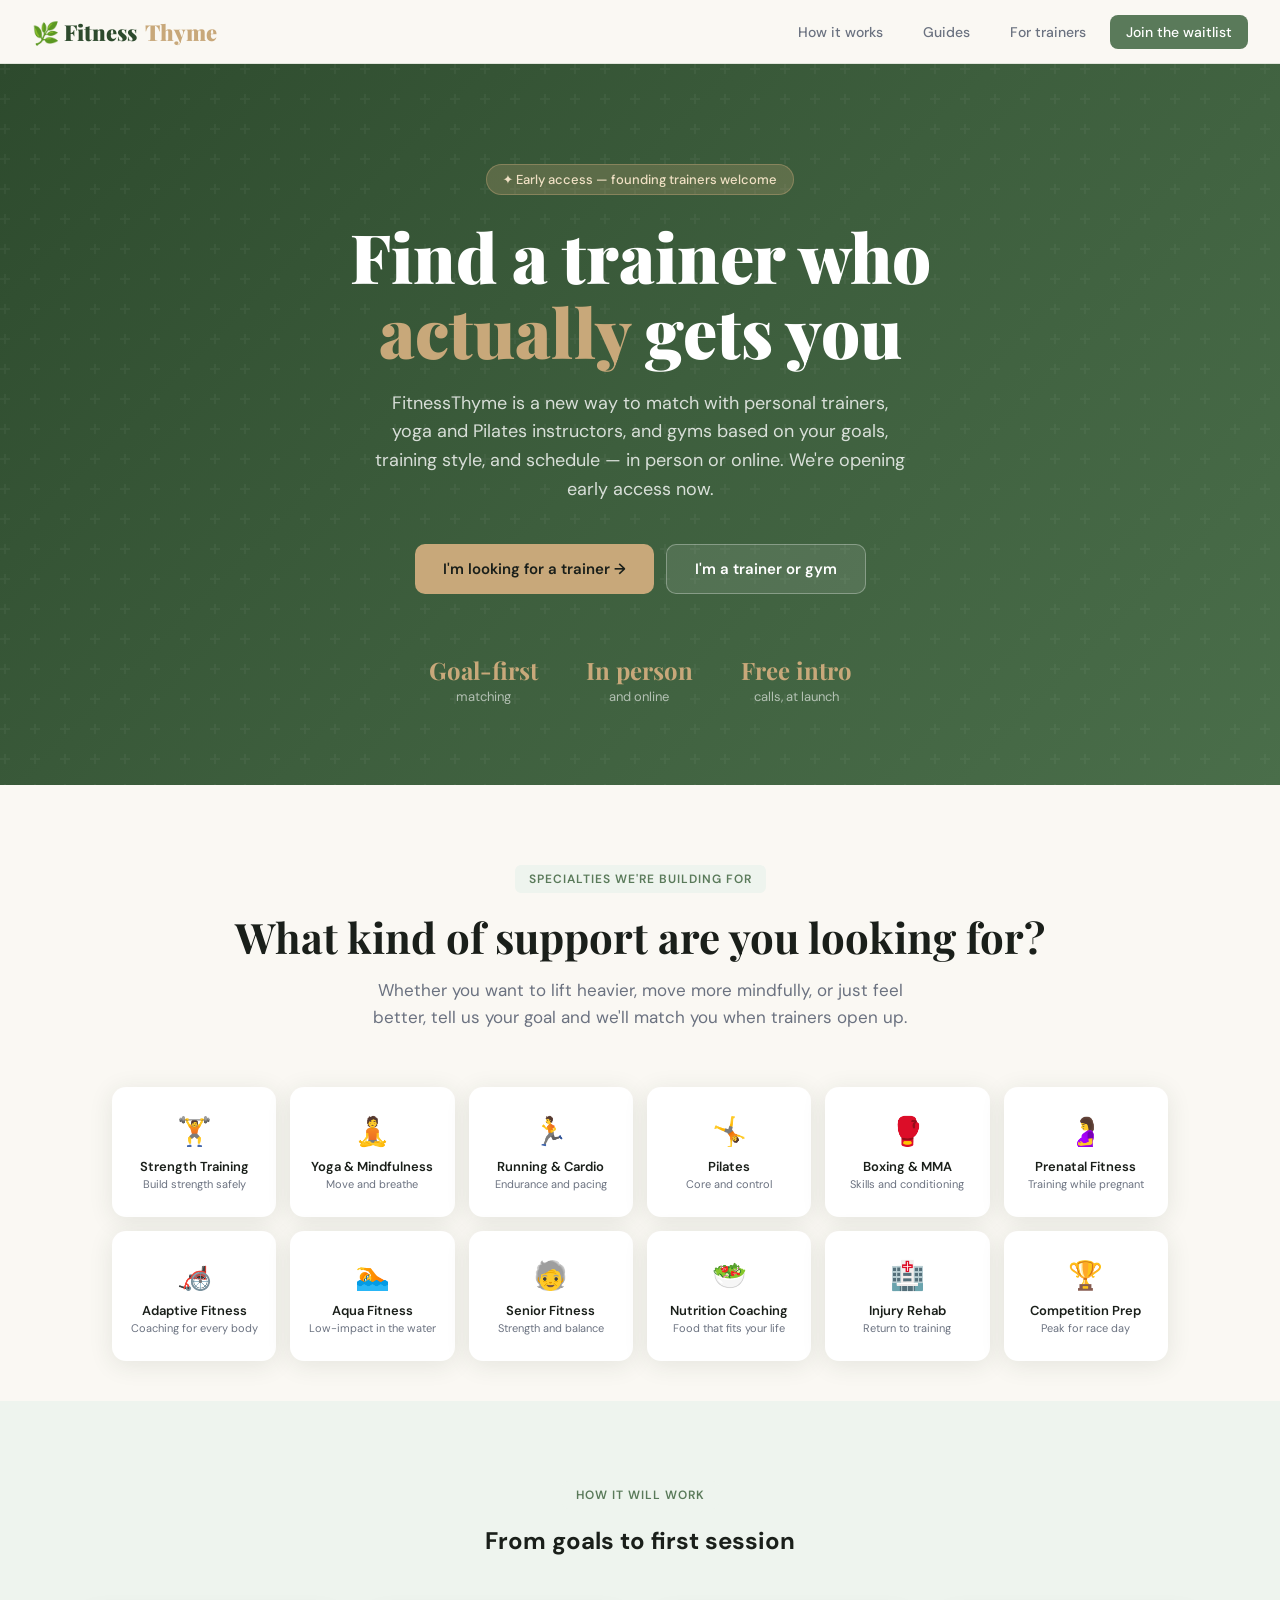
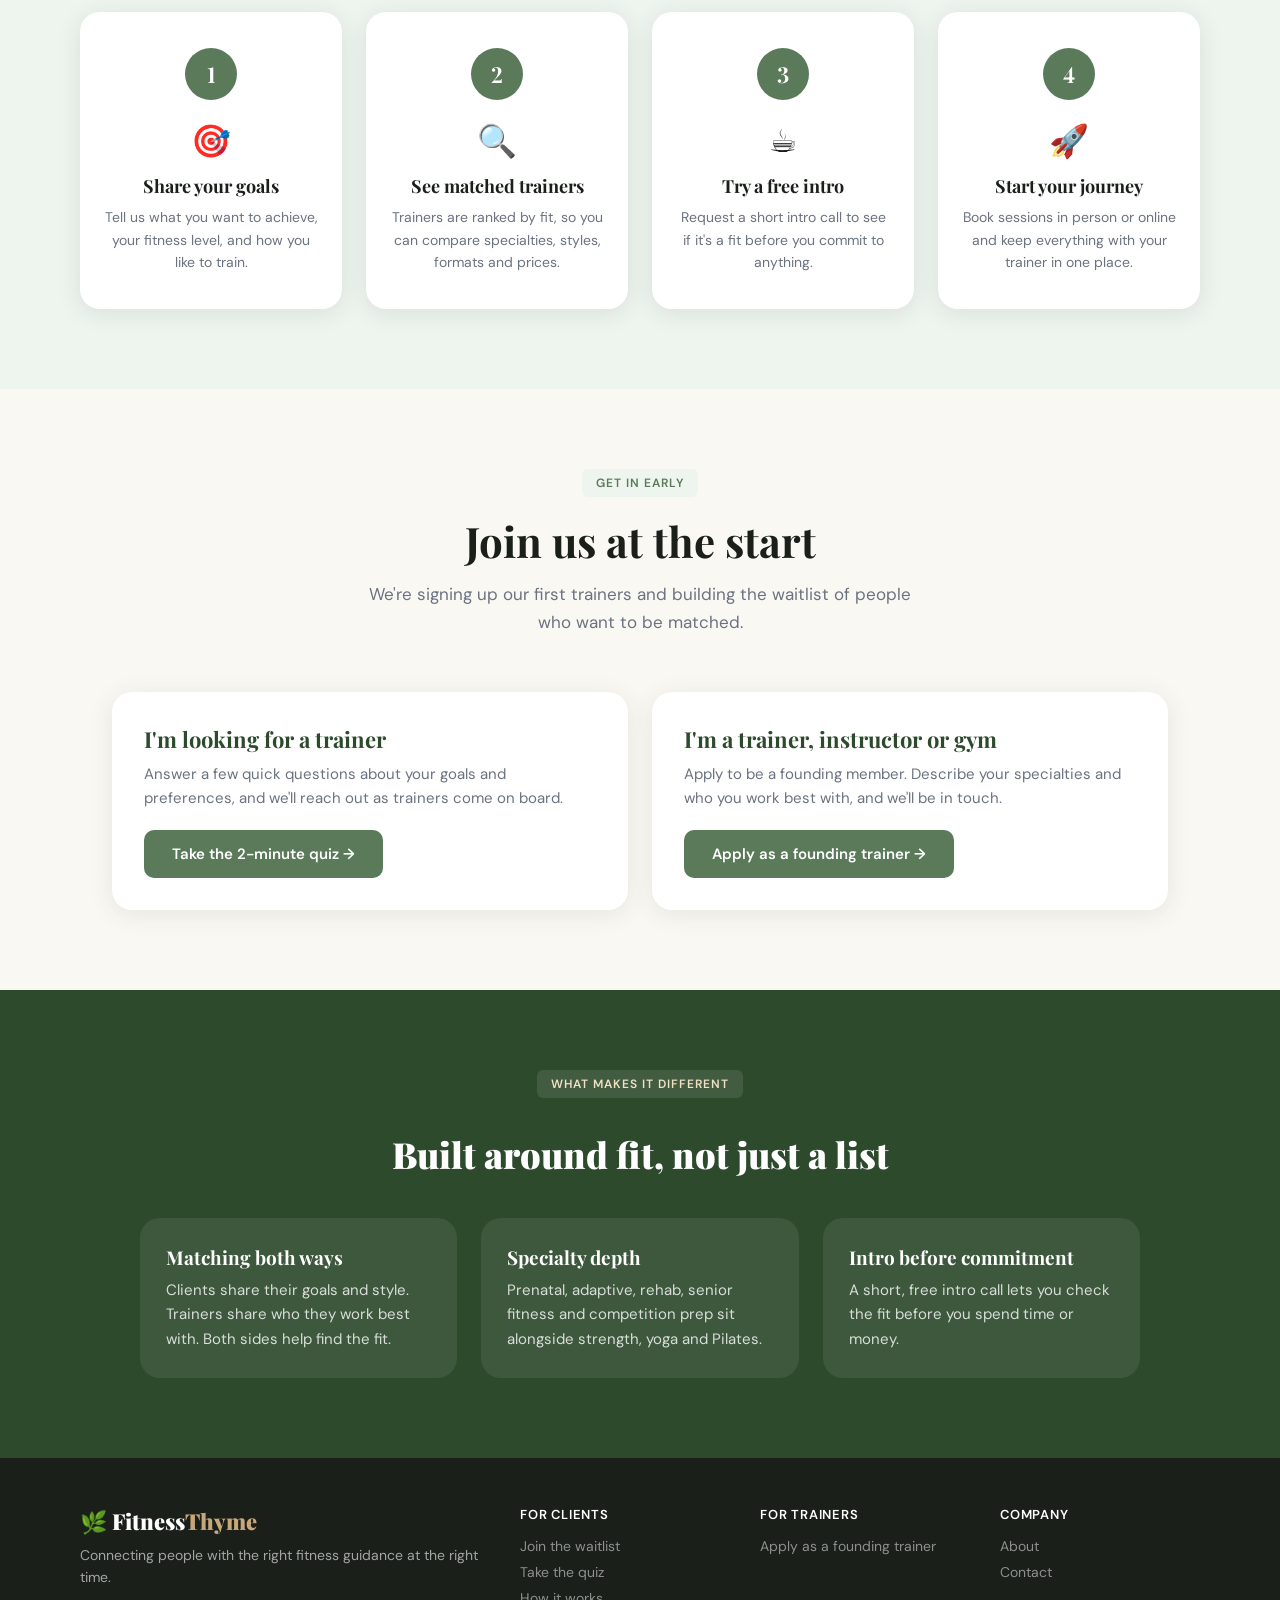
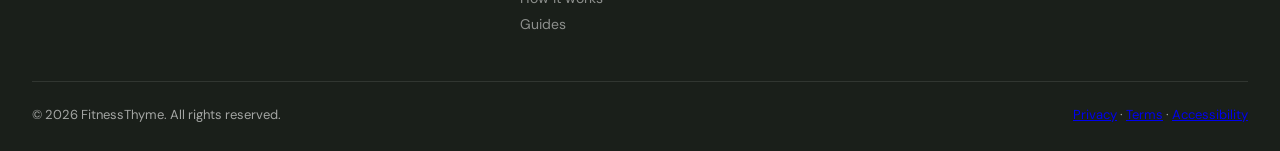
==== commit 04982b4f: "Add /guides section: hub, five coaching guides, disclosure page Static pages generated by tools/buil" ====
--- a/public/index.html
+++ b/public/index.html
@@ -502,6 +502,7 @@
   <button class="nav-toggle" aria-label="Menu" onclick="document.getElementById('navLinks').classList.toggle('open')">☰</button>
   <div class="nav-links" id="navLinks">
     <button class="nav-btn" onclick="openInfo('matching')">How it works</button>
+    <a class="nav-btn" href="/guides" style="text-decoration:none">Guides</a>
     <button class="nav-btn" onclick="navTo('register')">For trainers</button>
     <button class="nav-btn primary" onclick="navTo('browse')">Join the waitlist</button>
   </div>
@@ -710,7 +711,7 @@
 <footer>
   <div class="footer-inner">
     <div class="footer-brand"><h3>🌿 Fitness<span>Thyme</span></h3><p>Connecting people with the right fitness guidance at the right time.</p></div>
-    <div class="footer-col"><h4>For clients</h4><a href="/find-a-trainer">Join the waitlist</a><a href="/take-the-quiz">Take the quiz</a><a href="/matching">How it works</a></div>
+    <div class="footer-col"><h4>For clients</h4><a href="/find-a-trainer">Join the waitlist</a><a href="/take-the-quiz">Take the quiz</a><a href="/matching">How it works</a><a href="/guides">Guides</a></div>
     <div class="footer-col"><h4>For trainers</h4><a href="/list-your-practice">Apply as a founding trainer</a></div>
     <div class="footer-col"><h4>Company</h4><a href="/about">About</a><a href="/contact">Contact</a></div>
   </div>
@@ -823,6 +824,7 @@
   const a = e.target.closest('a[href^="/"]');
   if (!a) return;
   const href = a.getAttribute('href');
+  if (href === '/guides' || href.startsWith('/guides/')) return; // static pages: let the browser navigate
   if (a.target === '_blank' || e.metaKey || e.ctrlKey || e.shiftKey) return;
   e.preventDefault();
   if (href === '/take-the-quiz') { startQuiz(); return; }
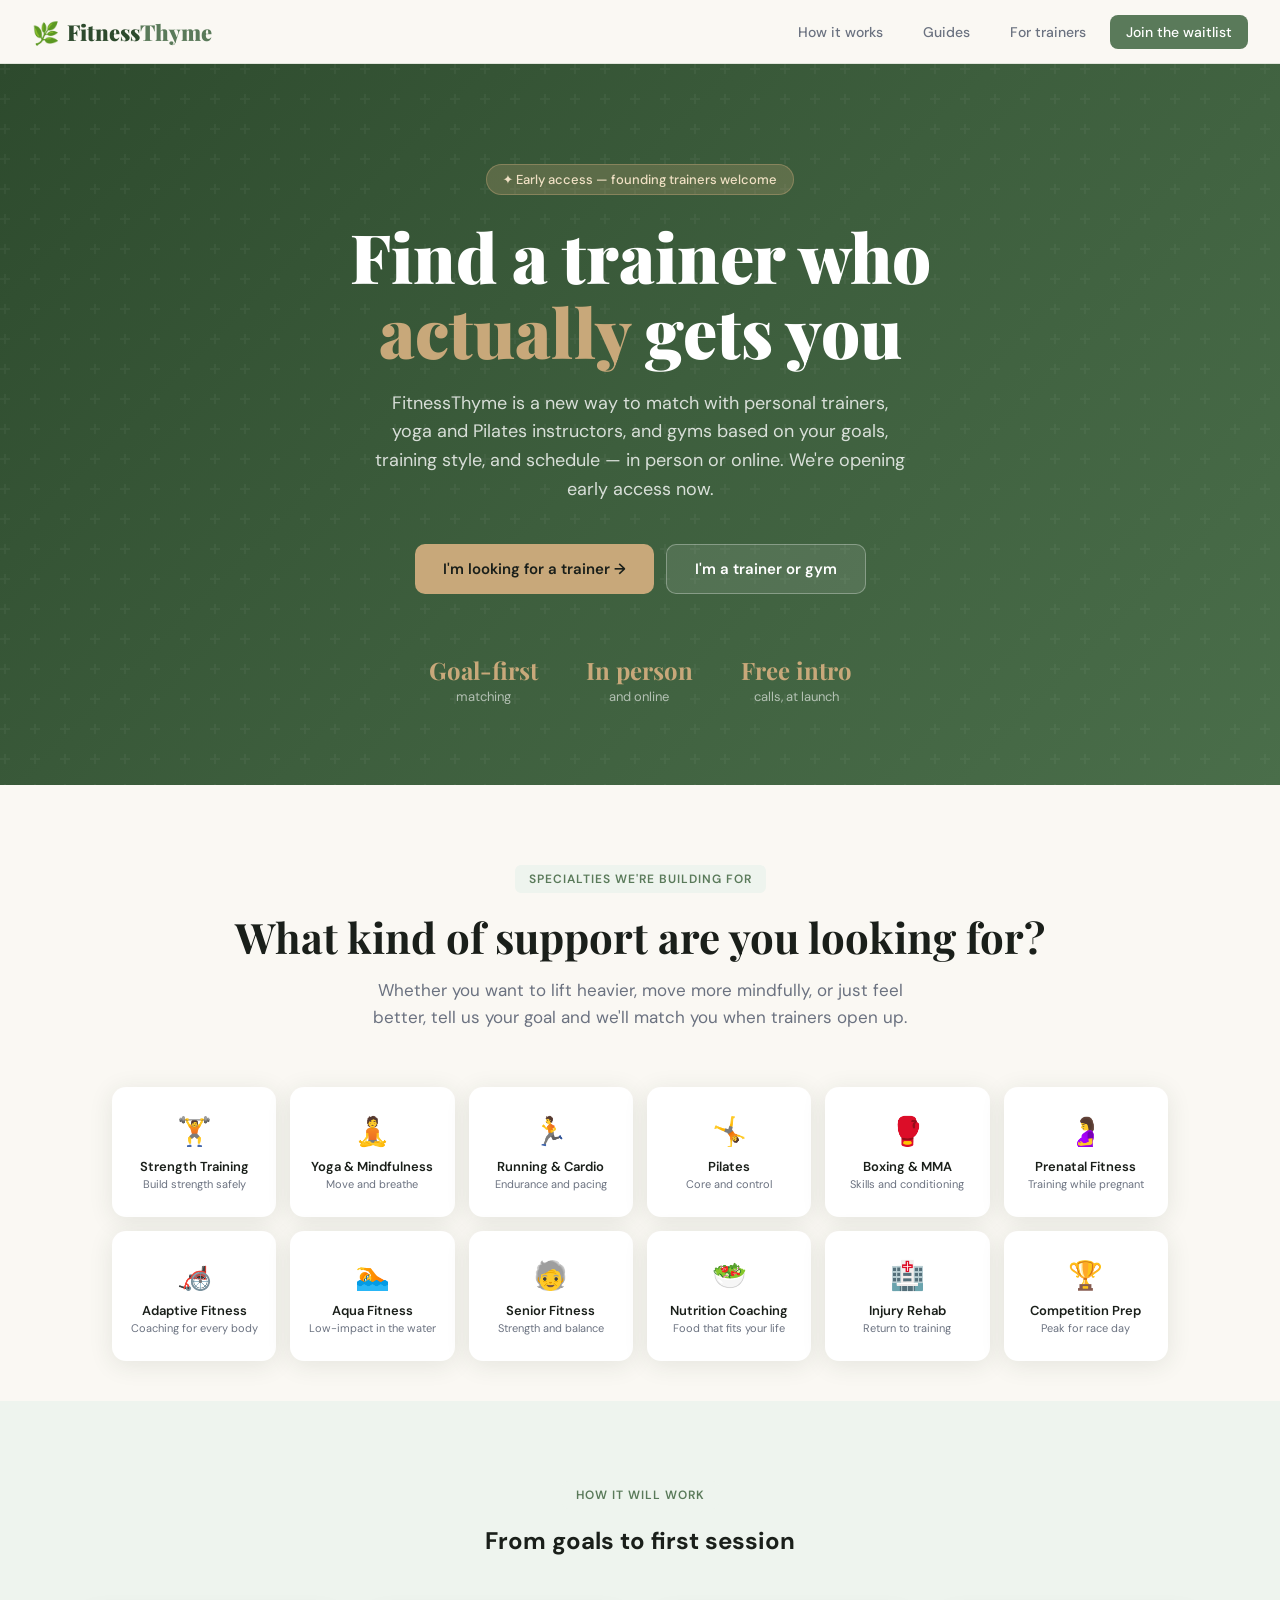
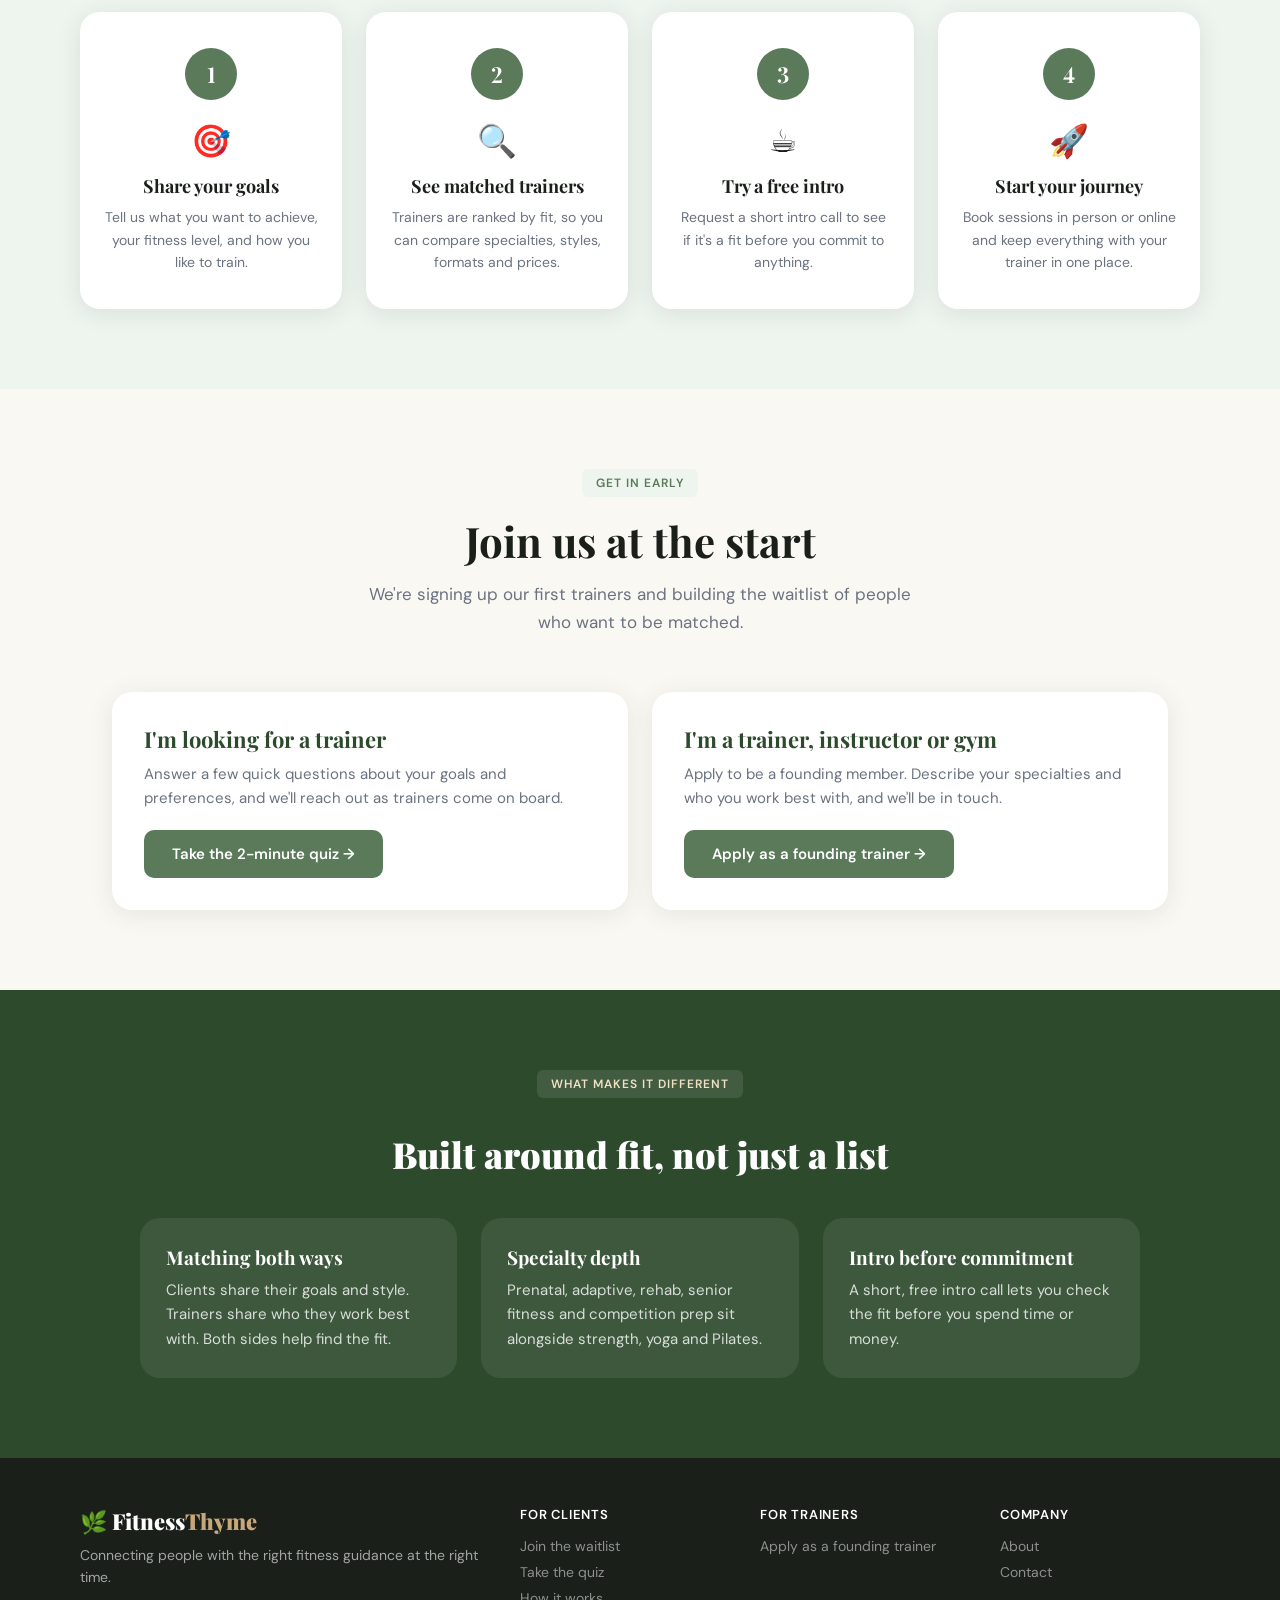
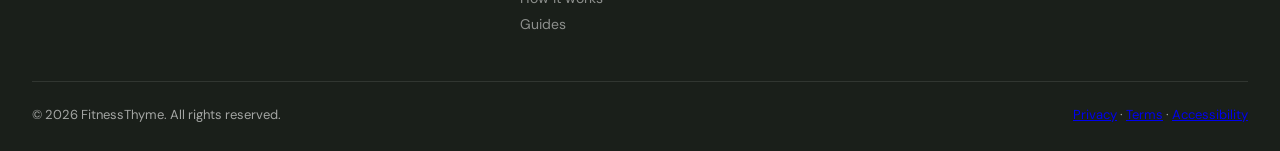
==== commit 28dee530: "Match homepage logo to guides: tight spacing, sage 'Thyme' Co-Authored-By: Claude Sonnet 5.5 <norepl" ====
--- a/public/index.html
+++ b/public/index.html
@@ -63,7 +63,7 @@
     padding: 0 32px; height: 64px;
   }
   .nav-logo { font-family: var(--font-display); font-size: 22px; font-weight: 900; color: var(--sage-dark); cursor: pointer; display: flex; align-items: center; gap: 8px; }
-  .nav-logo span { color: var(--earth); }
+  .nav-logo .wm span { color: var(--sage); }
   .nav-links { display: flex; align-items: center; gap: 8px; }
   .nav-btn { background: none; border: none; font-family: var(--font-body); font-size: 14px; font-weight: 500; color: var(--gray); cursor: pointer; padding: 8px 16px; border-radius: 8px; transition: all 0.2s; }
   .nav-btn:hover { background: var(--sage-pale); color: var(--sage-dark); }
@@ -498,7 +498,7 @@
 
 <!-- NAV -->
 <nav>
-  <div class="nav-logo" onclick="navTo('home')">🌿 Fitness<span>Thyme</span></div>
+  <div class="nav-logo" onclick="navTo('home')"><span aria-hidden="true">🌿</span><span class="wm">Fitness<span>Thyme</span></span></div>
   <button class="nav-toggle" aria-label="Menu" onclick="document.getElementById('navLinks').classList.toggle('open')">☰</button>
   <div class="nav-links" id="navLinks">
     <button class="nav-btn" onclick="openInfo('matching')">How it works</button>
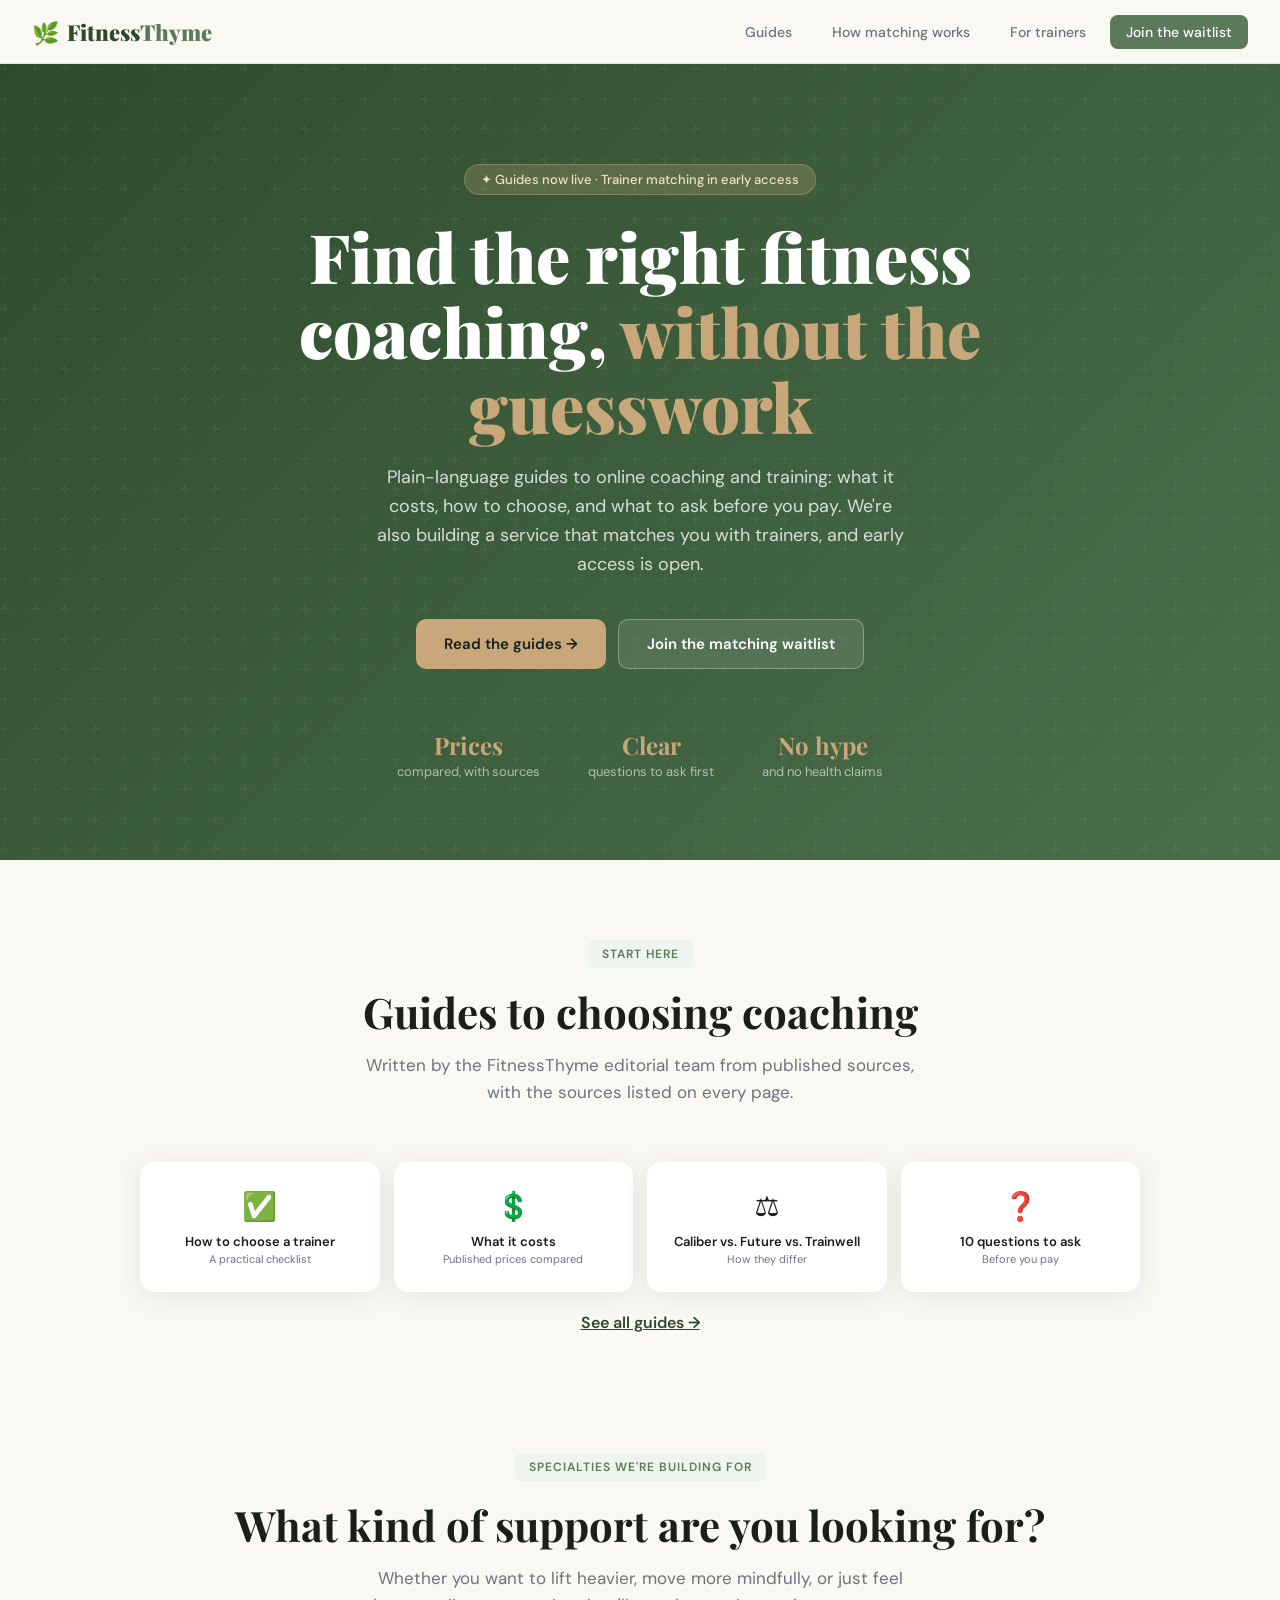
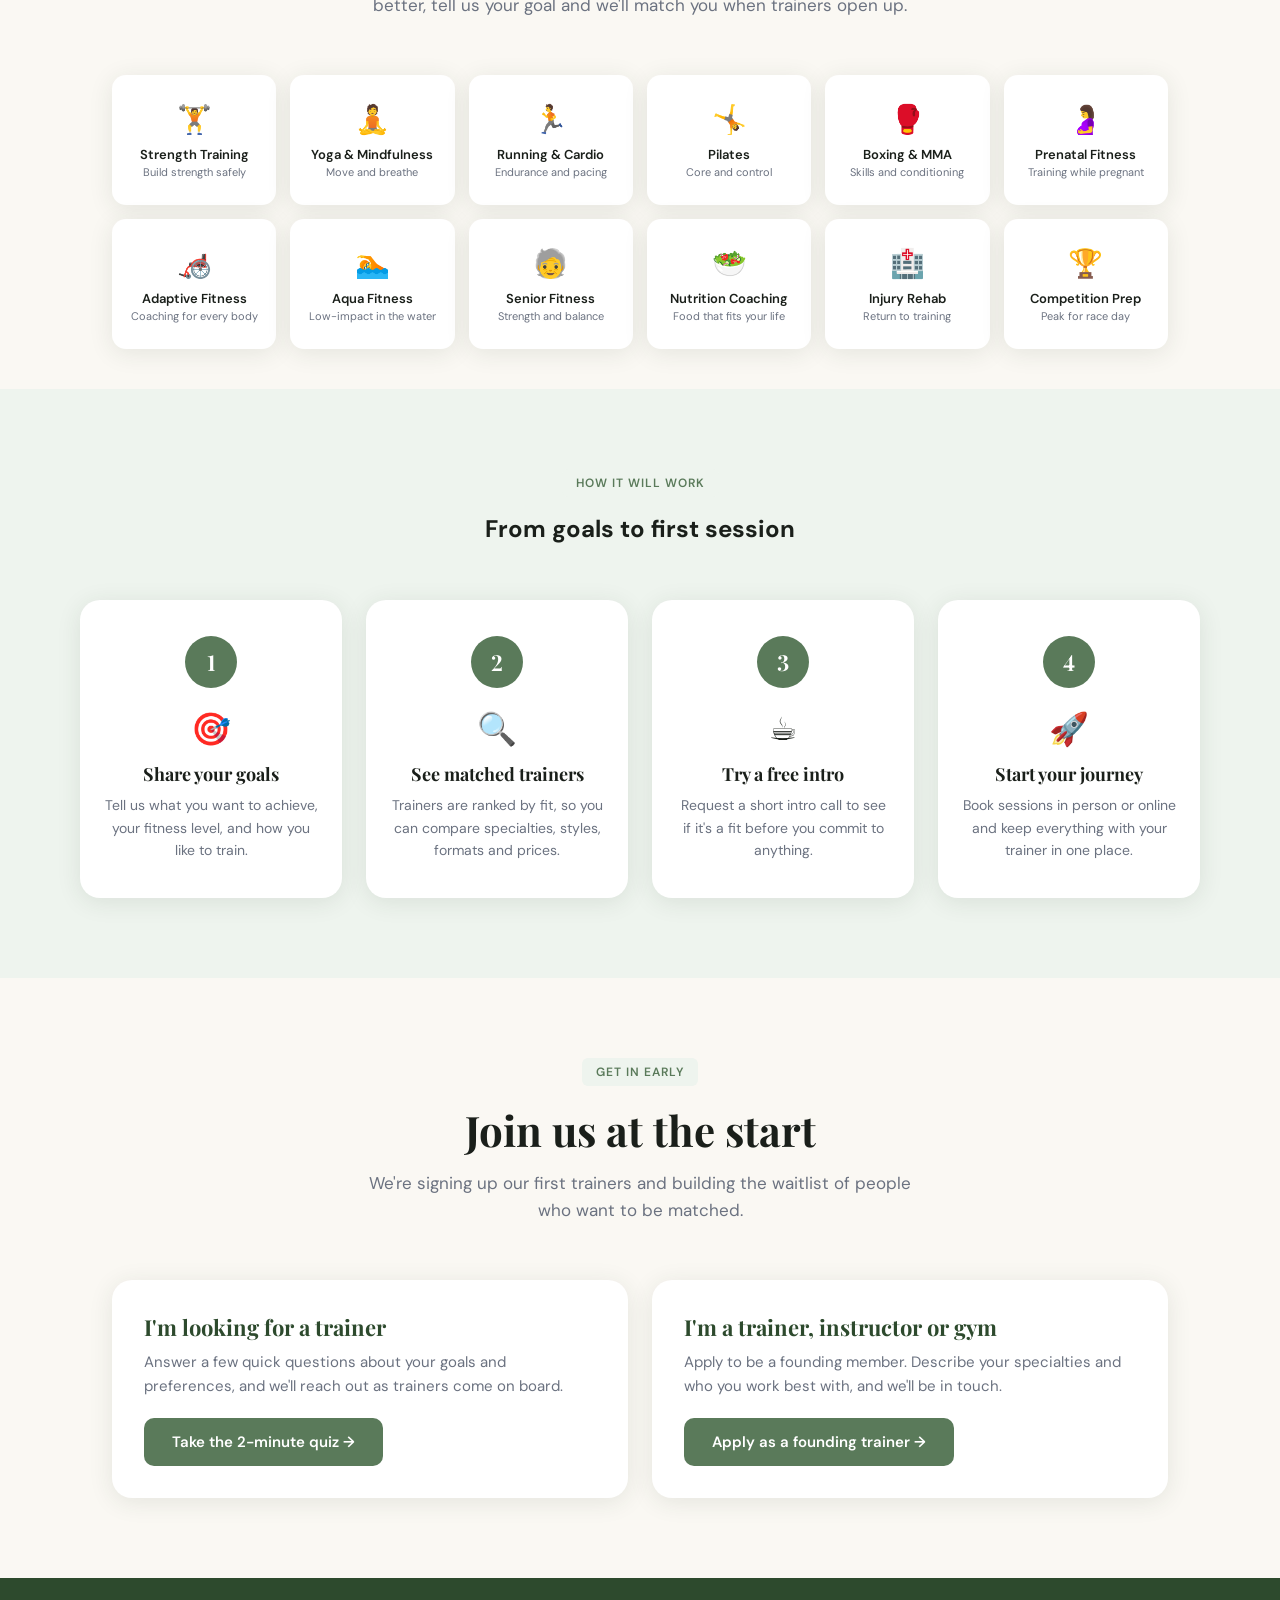
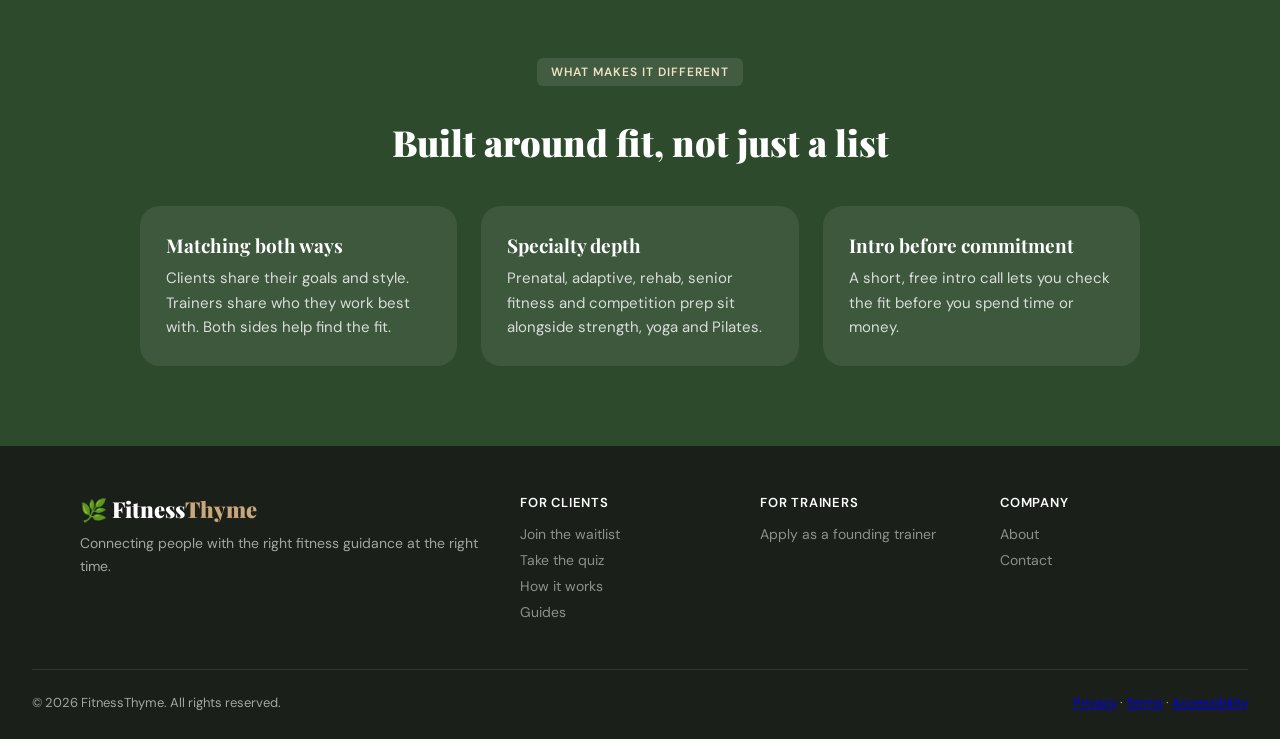
==== commit 88e3a26a: "Homepage: lead with guides, matching waitlist secondary Co-Authored-By: Claude Sonnet 5.5 <noreply@a" ====
--- a/public/index.html
+++ b/public/index.html
@@ -3,22 +3,22 @@
 <head>
 <meta charset="UTF-8">
 <meta name="viewport" content="width=device-width, initial-scale=1.0">
-<title>FitnessThyme — Find a Trainer Who Actually Gets You</title>
-<meta name="description" content="FitnessThyme is opening early access. Trainers, instructors and gyms can apply as founding members, and anyone looking for a trainer can join the waitlist to be matched by goals, style and schedule.">
+<title>FitnessThyme — Fitness Coaching Guides and Trainer Matching</title>
+<meta name="description" content="Plain-language guides to choosing online fitness coaching, with prices and sources, plus early access to a trainer-matching service. Join the waitlist or apply as a founding trainer.">
 <meta name="robots" content="index,follow">
 <meta name="theme-color" content="#2d4a2d">
 <link rel="canonical" href="https://fitnessthyme.com/">
 <link rel="icon" href="data:image/svg+xml,%3Csvg xmlns='http://www.w3.org/2000/svg' viewBox='0 0 64 64'%3E%3Crect width='64' height='64' rx='14' fill='%235a7a5a'/%3E%3Ctext x='32' y='46' font-family='Georgia,serif' font-size='40' font-weight='700' text-anchor='middle' fill='%23faf8f3'%3EF%3C/text%3E%3C/svg%3E">
 <meta property="og:type" content="website">
 <meta property="og:site_name" content="FitnessThyme">
-<meta property="og:title" content="FitnessThyme — Find a Trainer Who Actually Gets You">
+<meta property="og:title" content="FitnessThyme — Fitness Coaching Guides and Trainer Matching">
 <meta property="og:description" content="Early access now open. Match with trainers, yoga and Pilates instructors and gyms by goals, training style and schedule, in person or online.">
 <meta property="og:url" content="https://fitnessthyme.com/">
 <meta property="og:image" content="https://fitnessthyme.com/og-image.png">
 <meta property="og:image:width" content="1200">
 <meta property="og:image:height" content="630">
 <meta name="twitter:card" content="summary_large_image">
-<meta name="twitter:title" content="FitnessThyme — Find a Trainer Who Actually Gets You">
+<meta name="twitter:title" content="FitnessThyme — Fitness Coaching Guides and Trainer Matching">
 <meta name="twitter:description" content="Match with trainers, yoga and Pilates instructors, and gyms based on your goals, training style and schedule.">
 <meta name="twitter:image" content="https://fitnessthyme.com/og-image.png">
 <script type="application/ld+json">{"@context":"https://schema.org","@graph":[{"@type":"WebSite","name":"FitnessThyme","url":"https://fitnessthyme.com/"},{"@type":"Organization","name":"FitnessThyme","url":"https://fitnessthyme.com/"}]}</script>
@@ -501,8 +501,8 @@
   <div class="nav-logo" onclick="navTo('home')"><span aria-hidden="true">🌿</span><span class="wm">Fitness<span>Thyme</span></span></div>
   <button class="nav-toggle" aria-label="Menu" onclick="document.getElementById('navLinks').classList.toggle('open')">☰</button>
   <div class="nav-links" id="navLinks">
-    <button class="nav-btn" onclick="openInfo('matching')">How it works</button>
     <a class="nav-btn" href="/guides" style="text-decoration:none">Guides</a>
+    <button class="nav-btn" onclick="openInfo('matching')">How matching works</button>
     <button class="nav-btn" onclick="navTo('register')">For trainers</button>
     <button class="nav-btn primary" onclick="navTo('browse')">Join the waitlist</button>
   </div>
@@ -512,18 +512,33 @@
 <div id="page-home" class="page active">
 
   <div class="hero">
-    <div class="hero-badge">✦ Early access — founding trainers welcome</div>
-    <h1>Find a trainer who <em>actually</em> gets you</h1>
-    <p>FitnessThyme is a new way to match with personal trainers, yoga and Pilates instructors, and gyms based on your goals, training style, and schedule — in person or online. We're opening early access now.</p>
+    <div class="hero-badge">✦ Guides now live · Trainer matching in early access</div>
+    <h1>Find the right fitness coaching, <em>without the guesswork</em></h1>
+    <p>Plain-language guides to online coaching and training: what it costs, how to choose, and what to ask before you pay. We're also building a service that matches you with trainers, and early access is open.</p>
     <div class="hero-cta">
-      <button class="btn btn-primary" onclick="startQuiz()">I'm looking for a trainer →</button>
-      <button class="btn btn-outline" onclick="navTo('register')">I'm a trainer or gym</button>
+      <a class="btn btn-primary" href="/guides">Read the guides →</a>
+      <button class="btn btn-outline" onclick="startQuiz()">Join the matching waitlist</button>
     </div>
     <div class="hero-stats">
-      <div class="hero-stat"><div class="hero-stat-num" style="font-size:24px;">Goal-first</div><div class="hero-stat-label">matching</div></div>
-      <div class="hero-stat"><div class="hero-stat-num" style="font-size:24px;">In person</div><div class="hero-stat-label">and online</div></div>
-      <div class="hero-stat"><div class="hero-stat-num" style="font-size:24px;">Free intro</div><div class="hero-stat-label">calls, at launch</div></div>
+      <div class="hero-stat"><div class="hero-stat-num" style="font-size:24px;">Prices</div><div class="hero-stat-label">compared, with sources</div></div>
+      <div class="hero-stat"><div class="hero-stat-num" style="font-size:24px;">Clear</div><div class="hero-stat-label">questions to ask first</div></div>
+      <div class="hero-stat"><div class="hero-stat-num" style="font-size:24px;">No hype</div><div class="hero-stat-label">and no health claims</div></div>
     </div>
+  </div>
+
+  <div class="section reveal" style="padding-bottom: 40px;">
+    <div class="section-header">
+      <div class="section-tag">Start here</div>
+      <h2>Guides to choosing coaching</h2>
+      <p class="lead">Written by the FitnessThyme editorial team from published sources, with the sources listed on every page.</p>
+    </div>
+    <div class="cats-grid" style="display:grid;grid-template-columns:repeat(auto-fit,minmax(200px,1fr));max-width:1000px;margin:0 auto;">
+      <a class="cat-card" href="/guides/how-to-choose-an-online-personal-trainer/" style="text-decoration:none;color:inherit"><div class="cat-icon">✅</div><h4>How to choose a trainer</h4><p>A practical checklist</p></a>
+      <a class="cat-card" href="/guides/how-much-does-online-personal-training-cost/" style="text-decoration:none;color:inherit"><div class="cat-icon">💲</div><h4>What it costs</h4><p>Published prices compared</p></a>
+      <a class="cat-card" href="/guides/caliber-vs-future-vs-trainwell/" style="text-decoration:none;color:inherit"><div class="cat-icon">⚖️</div><h4>Caliber vs. Future vs. Trainwell</h4><p>How they differ</p></a>
+      <a class="cat-card" href="/guides/questions-before-hiring-an-online-coach/" style="text-decoration:none;color:inherit"><div class="cat-icon">❓</div><h4>10 questions to ask</h4><p>Before you pay</p></a>
+    </div>
+    <p style="text-align:center;margin-top:20px;"><a href="/guides/" style="color:var(--sage-dark);font-weight:600;">See all guides →</a></p>
   </div>
 
   <div class="section reveal" style="padding-bottom: 40px;">
@@ -724,8 +739,8 @@
 /* ════════ SEO (per-route title, description, canonical, robots) ════════ */
 const SEO_SITE = 'https://fitnessthyme.com';
 const SEO_PAGES = {
-  home:     { path:'/', title:'FitnessThyme — Find a Trainer Who Actually Gets You',
-              desc:'FitnessThyme is opening early access. Trainers, instructors and gyms can apply as founding members, and anyone looking for a trainer can join the waitlist to be matched by goals, style and schedule.' },
+  home:     { path:'/', title:'FitnessThyme — Fitness Coaching Guides and Trainer Matching',
+              desc:'Plain-language guides to choosing online fitness coaching, with prices and sources, plus early access to a trainer-matching service. Join the waitlist or apply as a founding trainer.' },
   browse:   { path:'/find-a-trainer', title:'Join the Waitlist — Get Matched With a Trainer · FitnessThyme',
               desc:'Join the FitnessThyme waitlist. Take a short quiz about your goals and training style and get matched as trainers, yoga and Pilates instructors and gyms open up.' },
   register: { path:'/list-your-practice', title:'Apply as a Founding Trainer · FitnessThyme',
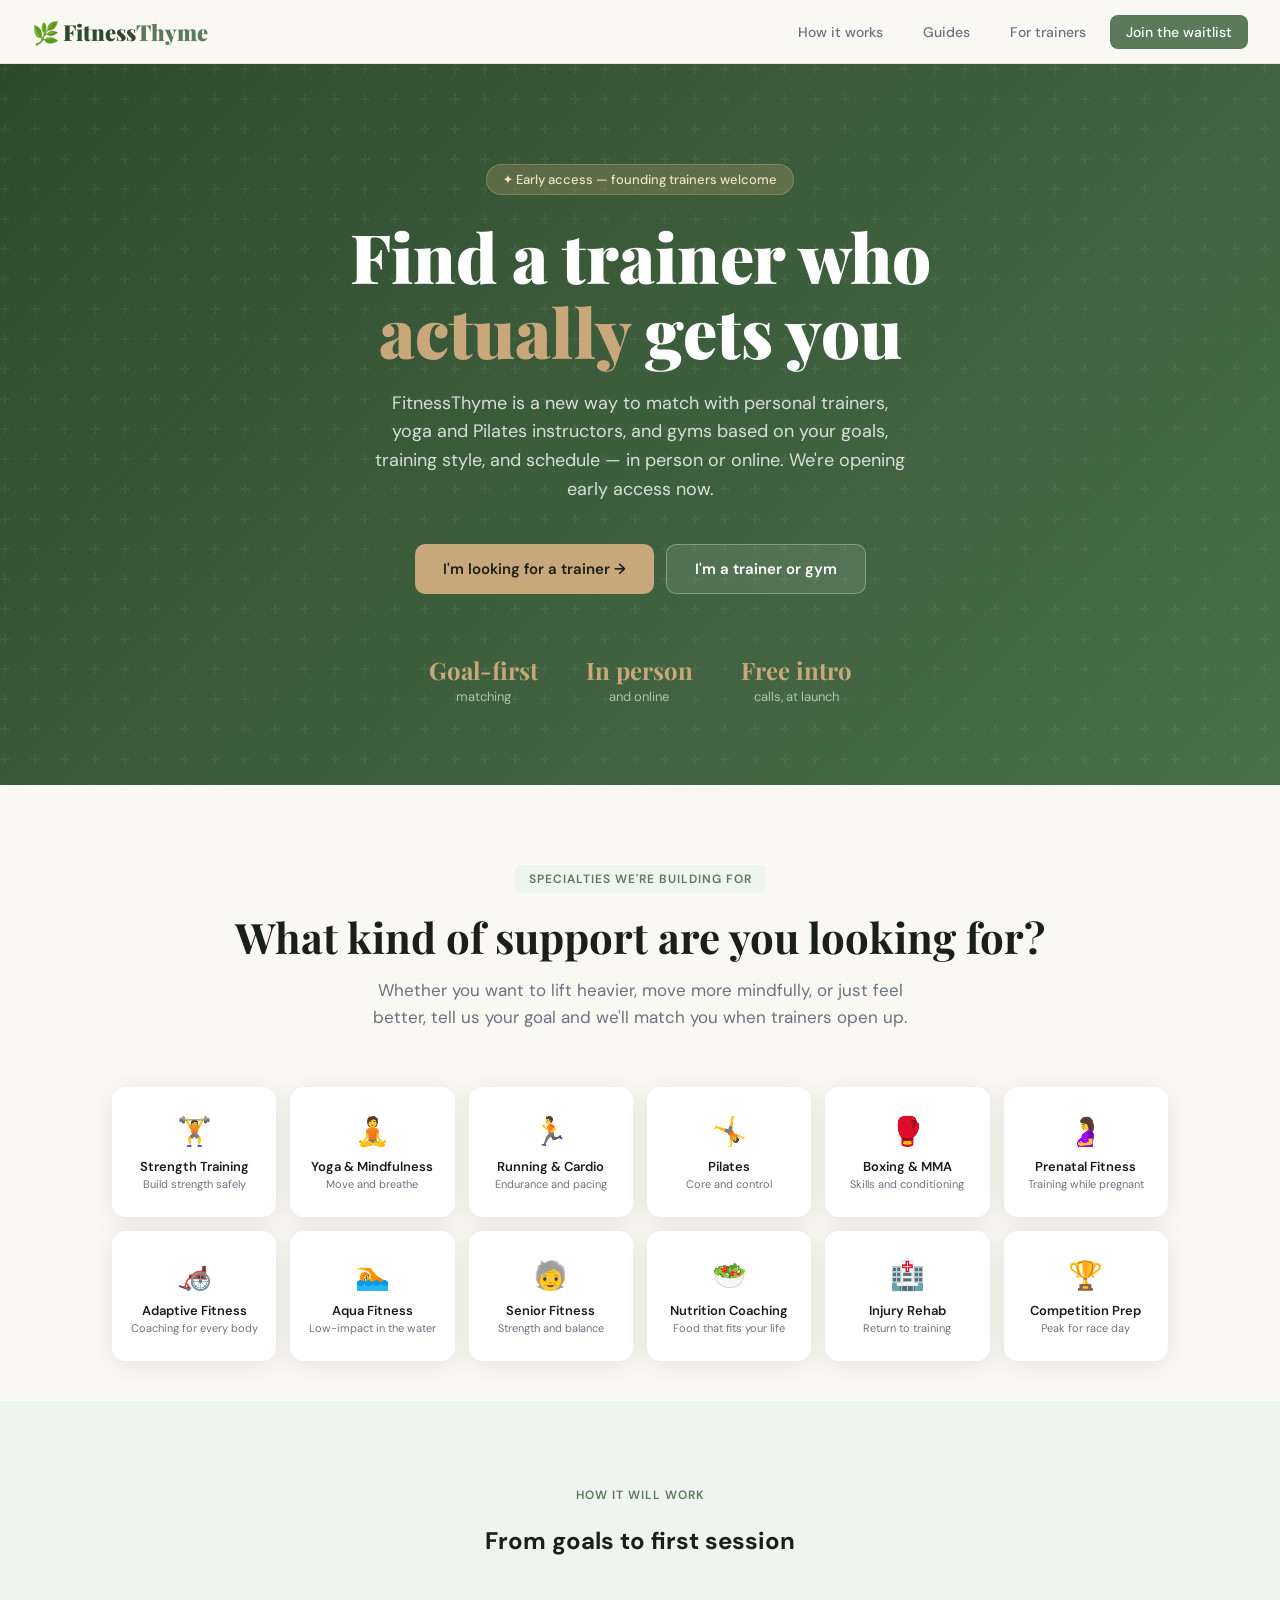
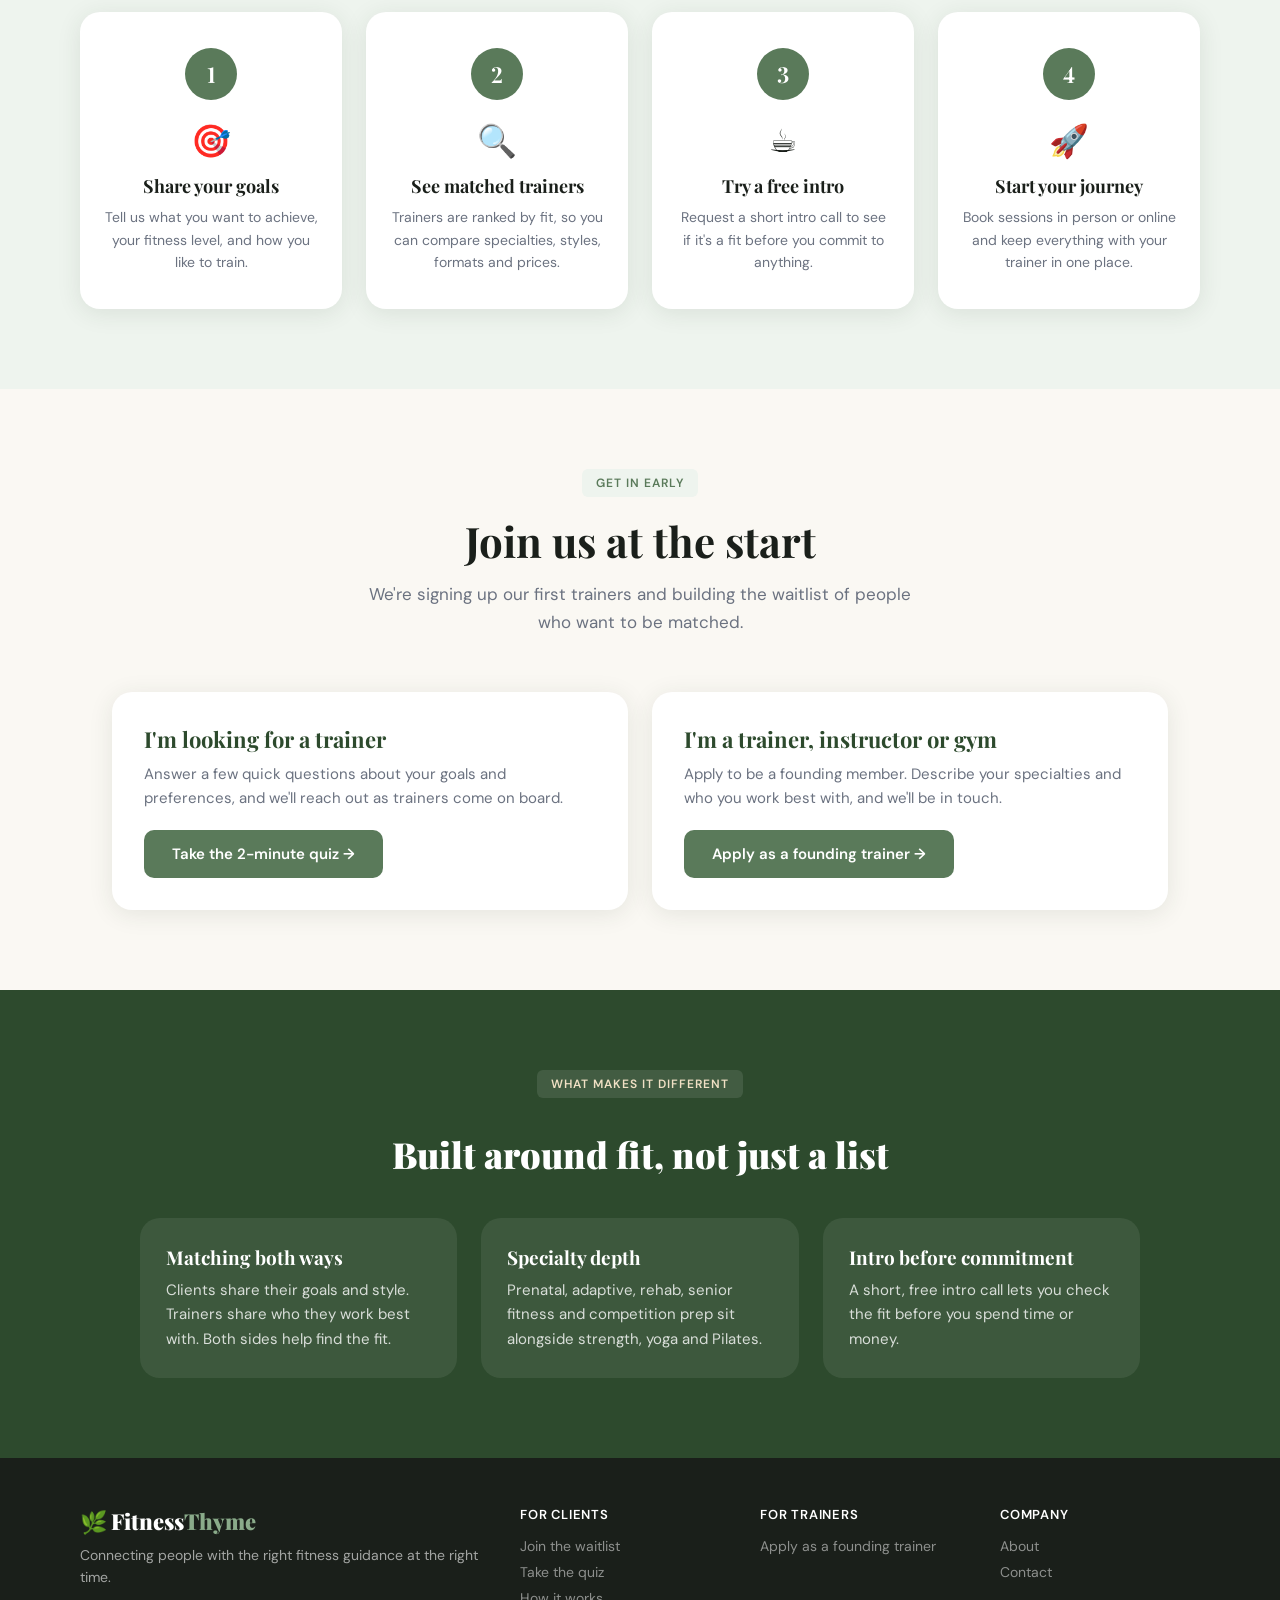
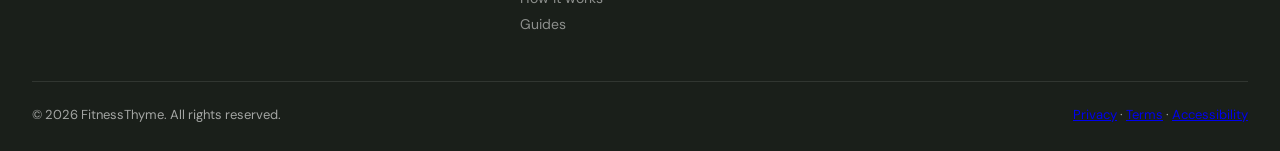
==== commit 7c590208: "Footer logo matches header; tighten leaf spacing in both Co-Authored-By: Claude Sonnet 5.5 <noreply@" ====
--- a/public/index.html
+++ b/public/index.html
@@ -3,22 +3,22 @@
 <head>
 <meta charset="UTF-8">
 <meta name="viewport" content="width=device-width, initial-scale=1.0">
-<title>FitnessThyme — Fitness Coaching Guides and Trainer Matching</title>
-<meta name="description" content="Plain-language guides to choosing online fitness coaching, with prices and sources, plus early access to a trainer-matching service. Join the waitlist or apply as a founding trainer.">
+<title>FitnessThyme — Find a Trainer Who Actually Gets You</title>
+<meta name="description" content="FitnessThyme is opening early access. Trainers, instructors and gyms can apply as founding members, and anyone looking for a trainer can join the waitlist to be matched by goals, style and schedule.">
 <meta name="robots" content="index,follow">
 <meta name="theme-color" content="#2d4a2d">
 <link rel="canonical" href="https://fitnessthyme.com/">
 <link rel="icon" href="data:image/svg+xml,%3Csvg xmlns='http://www.w3.org/2000/svg' viewBox='0 0 64 64'%3E%3Crect width='64' height='64' rx='14' fill='%235a7a5a'/%3E%3Ctext x='32' y='46' font-family='Georgia,serif' font-size='40' font-weight='700' text-anchor='middle' fill='%23faf8f3'%3EF%3C/text%3E%3C/svg%3E">
 <meta property="og:type" content="website">
 <meta property="og:site_name" content="FitnessThyme">
-<meta property="og:title" content="FitnessThyme — Fitness Coaching Guides and Trainer Matching">
+<meta property="og:title" content="FitnessThyme — Find a Trainer Who Actually Gets You">
 <meta property="og:description" content="Early access now open. Match with trainers, yoga and Pilates instructors and gyms by goals, training style and schedule, in person or online.">
 <meta property="og:url" content="https://fitnessthyme.com/">
 <meta property="og:image" content="https://fitnessthyme.com/og-image.png">
 <meta property="og:image:width" content="1200">
 <meta property="og:image:height" content="630">
 <meta name="twitter:card" content="summary_large_image">
-<meta name="twitter:title" content="FitnessThyme — Fitness Coaching Guides and Trainer Matching">
+<meta name="twitter:title" content="FitnessThyme — Find a Trainer Who Actually Gets You">
 <meta name="twitter:description" content="Match with trainers, yoga and Pilates instructors, and gyms based on your goals, training style and schedule.">
 <meta name="twitter:image" content="https://fitnessthyme.com/og-image.png">
 <script type="application/ld+json">{"@context":"https://schema.org","@graph":[{"@type":"WebSite","name":"FitnessThyme","url":"https://fitnessthyme.com/"},{"@type":"Organization","name":"FitnessThyme","url":"https://fitnessthyme.com/"}]}</script>
@@ -62,7 +62,7 @@
     display: flex; align-items: center; justify-content: space-between;
     padding: 0 32px; height: 64px;
   }
-  .nav-logo { font-family: var(--font-display); font-size: 22px; font-weight: 900; color: var(--sage-dark); cursor: pointer; display: flex; align-items: center; gap: 8px; }
+  .nav-logo { font-family: var(--font-display); font-size: 22px; font-weight: 900; color: var(--sage-dark); cursor: pointer; display: flex; align-items: center; gap: 4px; }
   .nav-logo .wm span { color: var(--sage); }
   .nav-links { display: flex; align-items: center; gap: 8px; }
   .nav-btn { background: none; border: none; font-family: var(--font-body); font-size: 14px; font-weight: 500; color: var(--gray); cursor: pointer; padding: 8px 16px; border-radius: 8px; transition: all 0.2s; }
@@ -295,6 +295,9 @@
   footer { background: var(--dark); color: rgba(255,255,255,0.6); padding: 48px 32px 28px; }
   .footer-inner { max-width: 1120px; margin: 0 auto; display: grid; grid-template-columns: 2fr 1fr 1fr 1fr; gap: 40px; margin-bottom: 40px; }
   @media (max-width: 700px) { .footer-inner { grid-template-columns: 1fr 1fr; } .trainers-grid { grid-template-columns: 1fr; } .cats-grid { grid-template-columns: repeat(3, 1fr); } }
+  .footer-brand h3.wm-foot { display:flex; align-items:center; gap:4px; }
+  .footer-brand h3.wm-foot .wm { color: white; }
+  .footer-brand h3.wm-foot .wm span { color: var(--sage-light); }
   .footer-brand h3 { font-family: var(--font-display); font-size: 22px; font-weight: 900; color: white; margin-bottom: 8px; }
   .footer-brand span { color: var(--earth); }
   .footer-brand p { font-size: 14px; line-height: 1.6; }
@@ -501,8 +504,8 @@
   <div class="nav-logo" onclick="navTo('home')"><span aria-hidden="true">🌿</span><span class="wm">Fitness<span>Thyme</span></span></div>
   <button class="nav-toggle" aria-label="Menu" onclick="document.getElementById('navLinks').classList.toggle('open')">☰</button>
   <div class="nav-links" id="navLinks">
+    <button class="nav-btn" onclick="openInfo('matching')">How it works</button>
     <a class="nav-btn" href="/guides" style="text-decoration:none">Guides</a>
-    <button class="nav-btn" onclick="openInfo('matching')">How matching works</button>
     <button class="nav-btn" onclick="navTo('register')">For trainers</button>
     <button class="nav-btn primary" onclick="navTo('browse')">Join the waitlist</button>
   </div>
@@ -512,33 +515,18 @@
 <div id="page-home" class="page active">
 
   <div class="hero">
-    <div class="hero-badge">✦ Guides now live · Trainer matching in early access</div>
-    <h1>Find the right fitness coaching, <em>without the guesswork</em></h1>
-    <p>Plain-language guides to online coaching and training: what it costs, how to choose, and what to ask before you pay. We're also building a service that matches you with trainers, and early access is open.</p>
+    <div class="hero-badge">✦ Early access — founding trainers welcome</div>
+    <h1>Find a trainer who <em>actually</em> gets you</h1>
+    <p>FitnessThyme is a new way to match with personal trainers, yoga and Pilates instructors, and gyms based on your goals, training style, and schedule — in person or online. We're opening early access now.</p>
     <div class="hero-cta">
-      <a class="btn btn-primary" href="/guides">Read the guides →</a>
-      <button class="btn btn-outline" onclick="startQuiz()">Join the matching waitlist</button>
+      <button class="btn btn-primary" onclick="startQuiz()">I'm looking for a trainer →</button>
+      <button class="btn btn-outline" onclick="navTo('register')">I'm a trainer or gym</button>
     </div>
     <div class="hero-stats">
-      <div class="hero-stat"><div class="hero-stat-num" style="font-size:24px;">Prices</div><div class="hero-stat-label">compared, with sources</div></div>
-      <div class="hero-stat"><div class="hero-stat-num" style="font-size:24px;">Clear</div><div class="hero-stat-label">questions to ask first</div></div>
-      <div class="hero-stat"><div class="hero-stat-num" style="font-size:24px;">No hype</div><div class="hero-stat-label">and no health claims</div></div>
+      <div class="hero-stat"><div class="hero-stat-num" style="font-size:24px;">Goal-first</div><div class="hero-stat-label">matching</div></div>
+      <div class="hero-stat"><div class="hero-stat-num" style="font-size:24px;">In person</div><div class="hero-stat-label">and online</div></div>
+      <div class="hero-stat"><div class="hero-stat-num" style="font-size:24px;">Free intro</div><div class="hero-stat-label">calls, at launch</div></div>
     </div>
-  </div>
-
-  <div class="section reveal" style="padding-bottom: 40px;">
-    <div class="section-header">
-      <div class="section-tag">Start here</div>
-      <h2>Guides to choosing coaching</h2>
-      <p class="lead">Written by the FitnessThyme editorial team from published sources, with the sources listed on every page.</p>
-    </div>
-    <div class="cats-grid" style="display:grid;grid-template-columns:repeat(auto-fit,minmax(200px,1fr));max-width:1000px;margin:0 auto;">
-      <a class="cat-card" href="/guides/how-to-choose-an-online-personal-trainer/" style="text-decoration:none;color:inherit"><div class="cat-icon">✅</div><h4>How to choose a trainer</h4><p>A practical checklist</p></a>
-      <a class="cat-card" href="/guides/how-much-does-online-personal-training-cost/" style="text-decoration:none;color:inherit"><div class="cat-icon">💲</div><h4>What it costs</h4><p>Published prices compared</p></a>
-      <a class="cat-card" href="/guides/caliber-vs-future-vs-trainwell/" style="text-decoration:none;color:inherit"><div class="cat-icon">⚖️</div><h4>Caliber vs. Future vs. Trainwell</h4><p>How they differ</p></a>
-      <a class="cat-card" href="/guides/questions-before-hiring-an-online-coach/" style="text-decoration:none;color:inherit"><div class="cat-icon">❓</div><h4>10 questions to ask</h4><p>Before you pay</p></a>
-    </div>
-    <p style="text-align:center;margin-top:20px;"><a href="/guides/" style="color:var(--sage-dark);font-weight:600;">See all guides →</a></p>
   </div>
 
   <div class="section reveal" style="padding-bottom: 40px;">
@@ -725,7 +713,7 @@
 <!-- FOOTER -->
 <footer>
   <div class="footer-inner">
-    <div class="footer-brand"><h3>🌿 Fitness<span>Thyme</span></h3><p>Connecting people with the right fitness guidance at the right time.</p></div>
+    <div class="footer-brand"><h3 class="wm-foot"><span aria-hidden="true">🌿</span><span class="wm">Fitness<span>Thyme</span></span></h3><p>Connecting people with the right fitness guidance at the right time.</p></div>
     <div class="footer-col"><h4>For clients</h4><a href="/find-a-trainer">Join the waitlist</a><a href="/take-the-quiz">Take the quiz</a><a href="/matching">How it works</a><a href="/guides">Guides</a></div>
     <div class="footer-col"><h4>For trainers</h4><a href="/list-your-practice">Apply as a founding trainer</a></div>
     <div class="footer-col"><h4>Company</h4><a href="/about">About</a><a href="/contact">Contact</a></div>
@@ -739,8 +727,8 @@
 /* ════════ SEO (per-route title, description, canonical, robots) ════════ */
 const SEO_SITE = 'https://fitnessthyme.com';
 const SEO_PAGES = {
-  home:     { path:'/', title:'FitnessThyme — Fitness Coaching Guides and Trainer Matching',
-              desc:'Plain-language guides to choosing online fitness coaching, with prices and sources, plus early access to a trainer-matching service. Join the waitlist or apply as a founding trainer.' },
+  home:     { path:'/', title:'FitnessThyme — Find a Trainer Who Actually Gets You',
+              desc:'FitnessThyme is opening early access. Trainers, instructors and gyms can apply as founding members, and anyone looking for a trainer can join the waitlist to be matched by goals, style and schedule.' },
   browse:   { path:'/find-a-trainer', title:'Join the Waitlist — Get Matched With a Trainer · FitnessThyme',
               desc:'Join the FitnessThyme waitlist. Take a short quiz about your goals and training style and get matched as trainers, yoga and Pilates instructors and gyms open up.' },
   register: { path:'/list-your-practice', title:'Apply as a Founding Trainer · FitnessThyme',
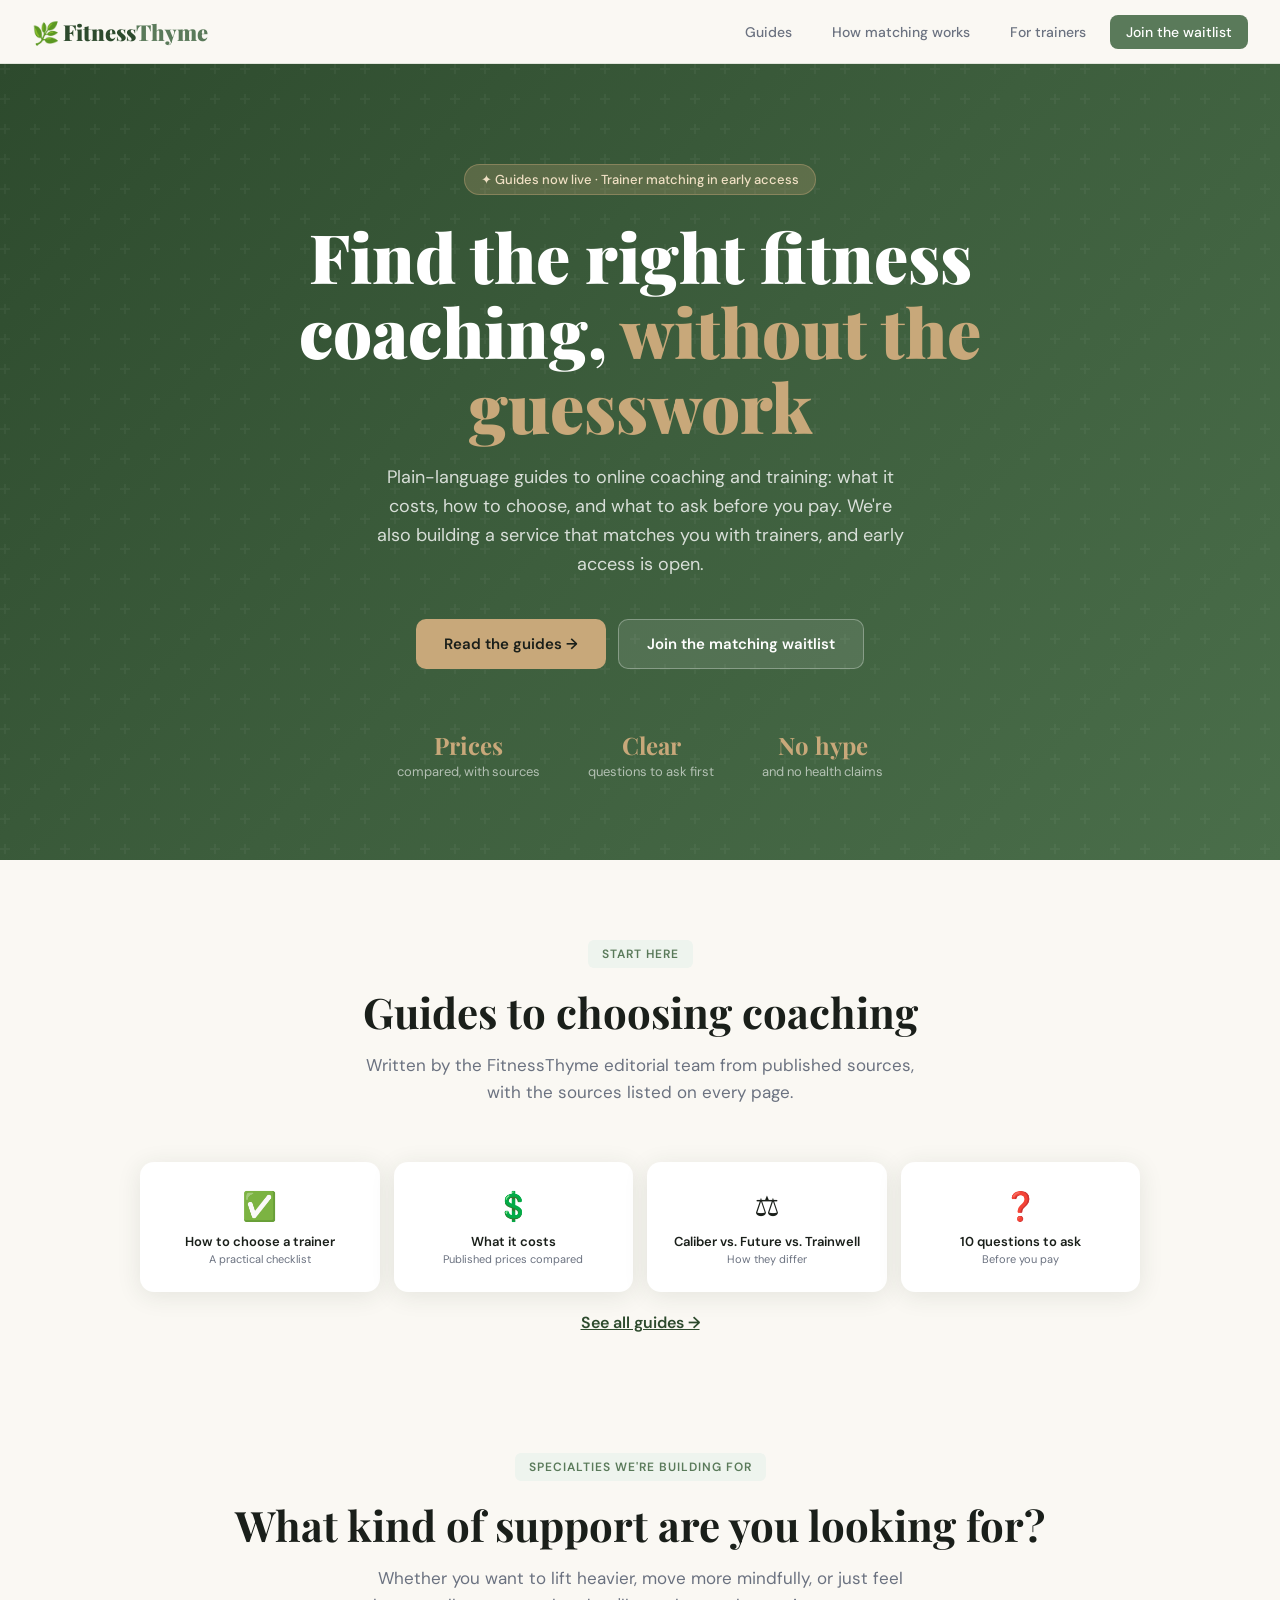
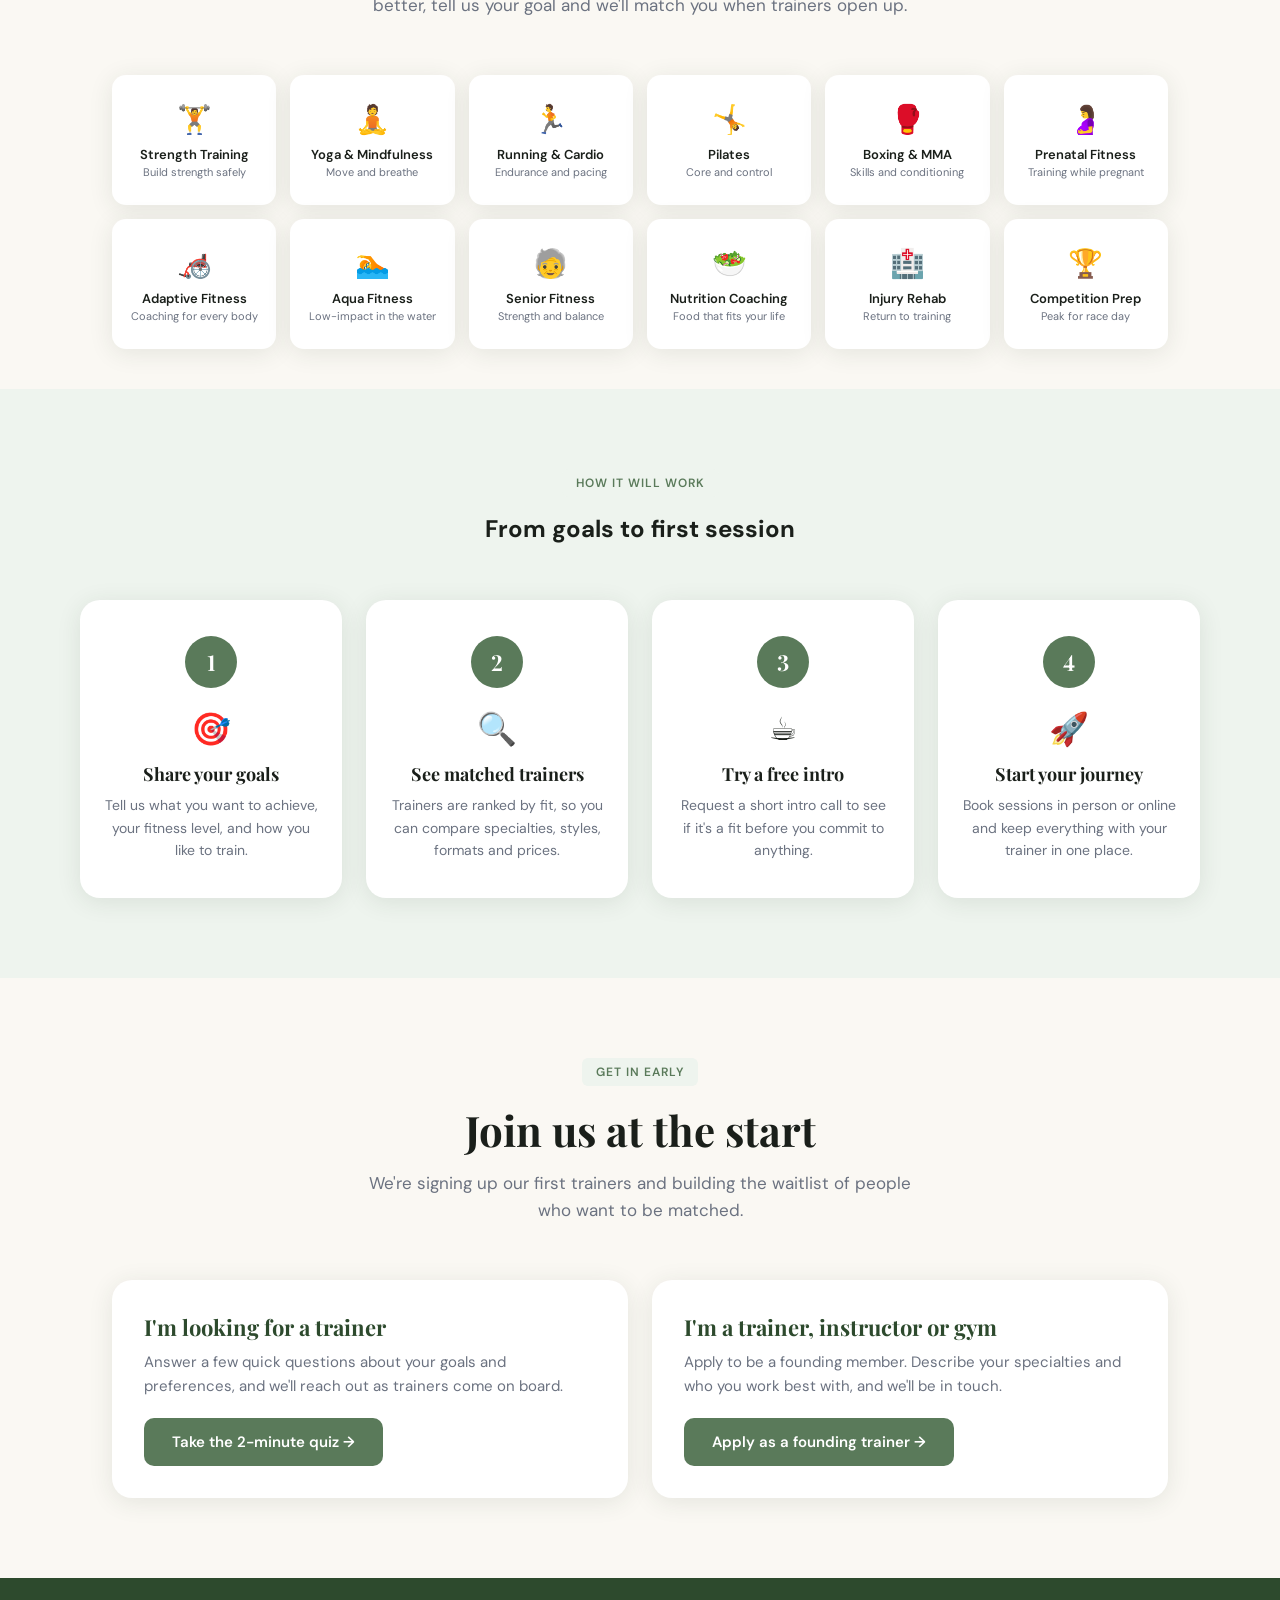
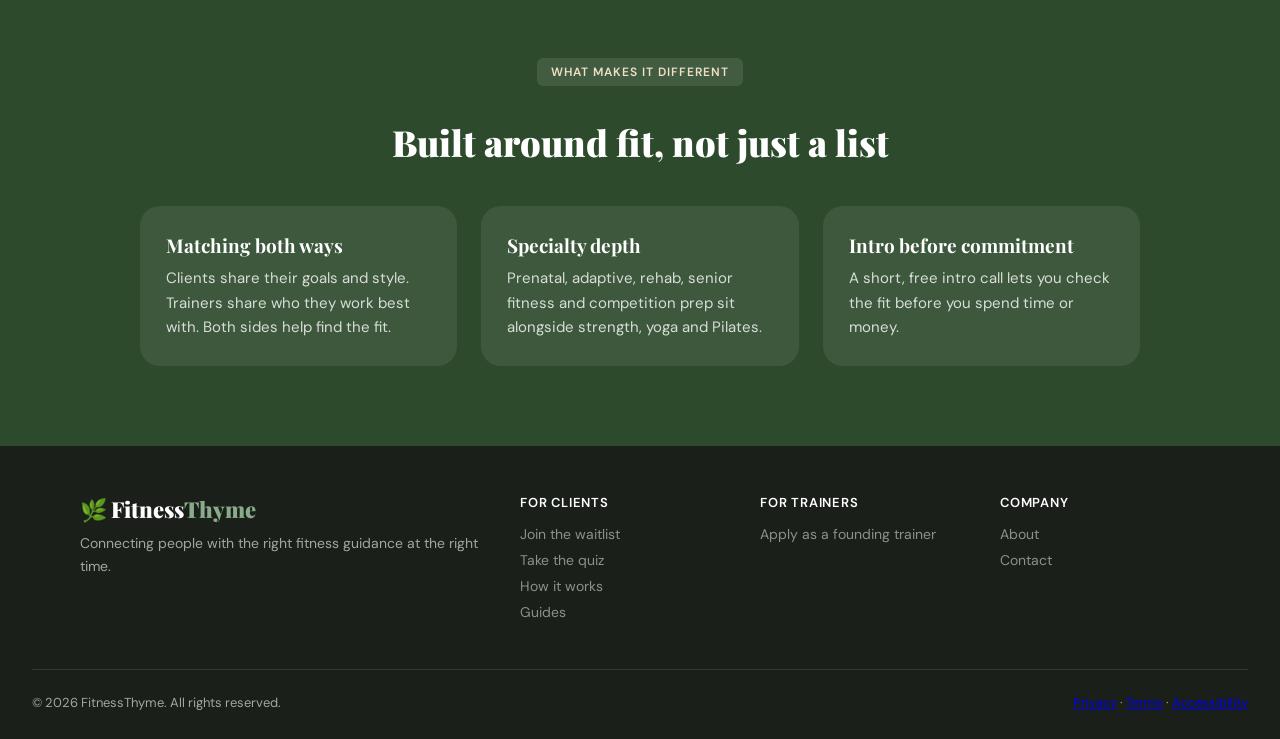
==== commit 6a501b77: "Merge pull request #10 from louisliberty/fix/footer-logo Footer logo matches header; tighter leaf" ====
--- a/public/index.html
+++ b/public/index.html
@@ -3,22 +3,22 @@
 <head>
 <meta charset="UTF-8">
 <meta name="viewport" content="width=device-width, initial-scale=1.0">
-<title>FitnessThyme — Find a Trainer Who Actually Gets You</title>
-<meta name="description" content="FitnessThyme is opening early access. Trainers, instructors and gyms can apply as founding members, and anyone looking for a trainer can join the waitlist to be matched by goals, style and schedule.">
+<title>FitnessThyme — Fitness Coaching Guides and Trainer Matching</title>
+<meta name="description" content="Plain-language guides to choosing online fitness coaching, with prices and sources, plus early access to a trainer-matching service. Join the waitlist or apply as a founding trainer.">
 <meta name="robots" content="index,follow">
 <meta name="theme-color" content="#2d4a2d">
 <link rel="canonical" href="https://fitnessthyme.com/">
 <link rel="icon" href="data:image/svg+xml,%3Csvg xmlns='http://www.w3.org/2000/svg' viewBox='0 0 64 64'%3E%3Crect width='64' height='64' rx='14' fill='%235a7a5a'/%3E%3Ctext x='32' y='46' font-family='Georgia,serif' font-size='40' font-weight='700' text-anchor='middle' fill='%23faf8f3'%3EF%3C/text%3E%3C/svg%3E">
 <meta property="og:type" content="website">
 <meta property="og:site_name" content="FitnessThyme">
-<meta property="og:title" content="FitnessThyme — Find a Trainer Who Actually Gets You">
+<meta property="og:title" content="FitnessThyme — Fitness Coaching Guides and Trainer Matching">
 <meta property="og:description" content="Early access now open. Match with trainers, yoga and Pilates instructors and gyms by goals, training style and schedule, in person or online.">
 <meta property="og:url" content="https://fitnessthyme.com/">
 <meta property="og:image" content="https://fitnessthyme.com/og-image.png">
 <meta property="og:image:width" content="1200">
 <meta property="og:image:height" content="630">
 <meta name="twitter:card" content="summary_large_image">
-<meta name="twitter:title" content="FitnessThyme — Find a Trainer Who Actually Gets You">
+<meta name="twitter:title" content="FitnessThyme — Fitness Coaching Guides and Trainer Matching">
 <meta name="twitter:description" content="Match with trainers, yoga and Pilates instructors, and gyms based on your goals, training style and schedule.">
 <meta name="twitter:image" content="https://fitnessthyme.com/og-image.png">
 <script type="application/ld+json">{"@context":"https://schema.org","@graph":[{"@type":"WebSite","name":"FitnessThyme","url":"https://fitnessthyme.com/"},{"@type":"Organization","name":"FitnessThyme","url":"https://fitnessthyme.com/"}]}</script>
@@ -504,8 +504,8 @@
   <div class="nav-logo" onclick="navTo('home')"><span aria-hidden="true">🌿</span><span class="wm">Fitness<span>Thyme</span></span></div>
   <button class="nav-toggle" aria-label="Menu" onclick="document.getElementById('navLinks').classList.toggle('open')">☰</button>
   <div class="nav-links" id="navLinks">
-    <button class="nav-btn" onclick="openInfo('matching')">How it works</button>
     <a class="nav-btn" href="/guides" style="text-decoration:none">Guides</a>
+    <button class="nav-btn" onclick="openInfo('matching')">How matching works</button>
     <button class="nav-btn" onclick="navTo('register')">For trainers</button>
     <button class="nav-btn primary" onclick="navTo('browse')">Join the waitlist</button>
   </div>
@@ -515,18 +515,33 @@
 <div id="page-home" class="page active">
 
   <div class="hero">
-    <div class="hero-badge">✦ Early access — founding trainers welcome</div>
-    <h1>Find a trainer who <em>actually</em> gets you</h1>
-    <p>FitnessThyme is a new way to match with personal trainers, yoga and Pilates instructors, and gyms based on your goals, training style, and schedule — in person or online. We're opening early access now.</p>
+    <div class="hero-badge">✦ Guides now live · Trainer matching in early access</div>
+    <h1>Find the right fitness coaching, <em>without the guesswork</em></h1>
+    <p>Plain-language guides to online coaching and training: what it costs, how to choose, and what to ask before you pay. We're also building a service that matches you with trainers, and early access is open.</p>
     <div class="hero-cta">
-      <button class="btn btn-primary" onclick="startQuiz()">I'm looking for a trainer →</button>
-      <button class="btn btn-outline" onclick="navTo('register')">I'm a trainer or gym</button>
+      <a class="btn btn-primary" href="/guides">Read the guides →</a>
+      <button class="btn btn-outline" onclick="startQuiz()">Join the matching waitlist</button>
     </div>
     <div class="hero-stats">
-      <div class="hero-stat"><div class="hero-stat-num" style="font-size:24px;">Goal-first</div><div class="hero-stat-label">matching</div></div>
-      <div class="hero-stat"><div class="hero-stat-num" style="font-size:24px;">In person</div><div class="hero-stat-label">and online</div></div>
-      <div class="hero-stat"><div class="hero-stat-num" style="font-size:24px;">Free intro</div><div class="hero-stat-label">calls, at launch</div></div>
+      <div class="hero-stat"><div class="hero-stat-num" style="font-size:24px;">Prices</div><div class="hero-stat-label">compared, with sources</div></div>
+      <div class="hero-stat"><div class="hero-stat-num" style="font-size:24px;">Clear</div><div class="hero-stat-label">questions to ask first</div></div>
+      <div class="hero-stat"><div class="hero-stat-num" style="font-size:24px;">No hype</div><div class="hero-stat-label">and no health claims</div></div>
     </div>
+  </div>
+
+  <div class="section reveal" style="padding-bottom: 40px;">
+    <div class="section-header">
+      <div class="section-tag">Start here</div>
+      <h2>Guides to choosing coaching</h2>
+      <p class="lead">Written by the FitnessThyme editorial team from published sources, with the sources listed on every page.</p>
+    </div>
+    <div class="cats-grid" style="display:grid;grid-template-columns:repeat(auto-fit,minmax(200px,1fr));max-width:1000px;margin:0 auto;">
+      <a class="cat-card" href="/guides/how-to-choose-an-online-personal-trainer/" style="text-decoration:none;color:inherit"><div class="cat-icon">✅</div><h4>How to choose a trainer</h4><p>A practical checklist</p></a>
+      <a class="cat-card" href="/guides/how-much-does-online-personal-training-cost/" style="text-decoration:none;color:inherit"><div class="cat-icon">💲</div><h4>What it costs</h4><p>Published prices compared</p></a>
+      <a class="cat-card" href="/guides/caliber-vs-future-vs-trainwell/" style="text-decoration:none;color:inherit"><div class="cat-icon">⚖️</div><h4>Caliber vs. Future vs. Trainwell</h4><p>How they differ</p></a>
+      <a class="cat-card" href="/guides/questions-before-hiring-an-online-coach/" style="text-decoration:none;color:inherit"><div class="cat-icon">❓</div><h4>10 questions to ask</h4><p>Before you pay</p></a>
+    </div>
+    <p style="text-align:center;margin-top:20px;"><a href="/guides/" style="color:var(--sage-dark);font-weight:600;">See all guides →</a></p>
   </div>
 
   <div class="section reveal" style="padding-bottom: 40px;">
@@ -727,8 +742,8 @@
 /* ════════ SEO (per-route title, description, canonical, robots) ════════ */
 const SEO_SITE = 'https://fitnessthyme.com';
 const SEO_PAGES = {
-  home:     { path:'/', title:'FitnessThyme — Find a Trainer Who Actually Gets You',
-              desc:'FitnessThyme is opening early access. Trainers, instructors and gyms can apply as founding members, and anyone looking for a trainer can join the waitlist to be matched by goals, style and schedule.' },
+  home:     { path:'/', title:'FitnessThyme — Fitness Coaching Guides and Trainer Matching',
+              desc:'Plain-language guides to choosing online fitness coaching, with prices and sources, plus early access to a trainer-matching service. Join the waitlist or apply as a founding trainer.' },
   browse:   { path:'/find-a-trainer', title:'Join the Waitlist — Get Matched With a Trainer · FitnessThyme',
               desc:'Join the FitnessThyme waitlist. Take a short quiz about your goals and training style and get matched as trainers, yoga and Pilates instructors and gyms open up.' },
   register: { path:'/list-your-practice', title:'Apply as a Founding Trainer · FitnessThyme',
